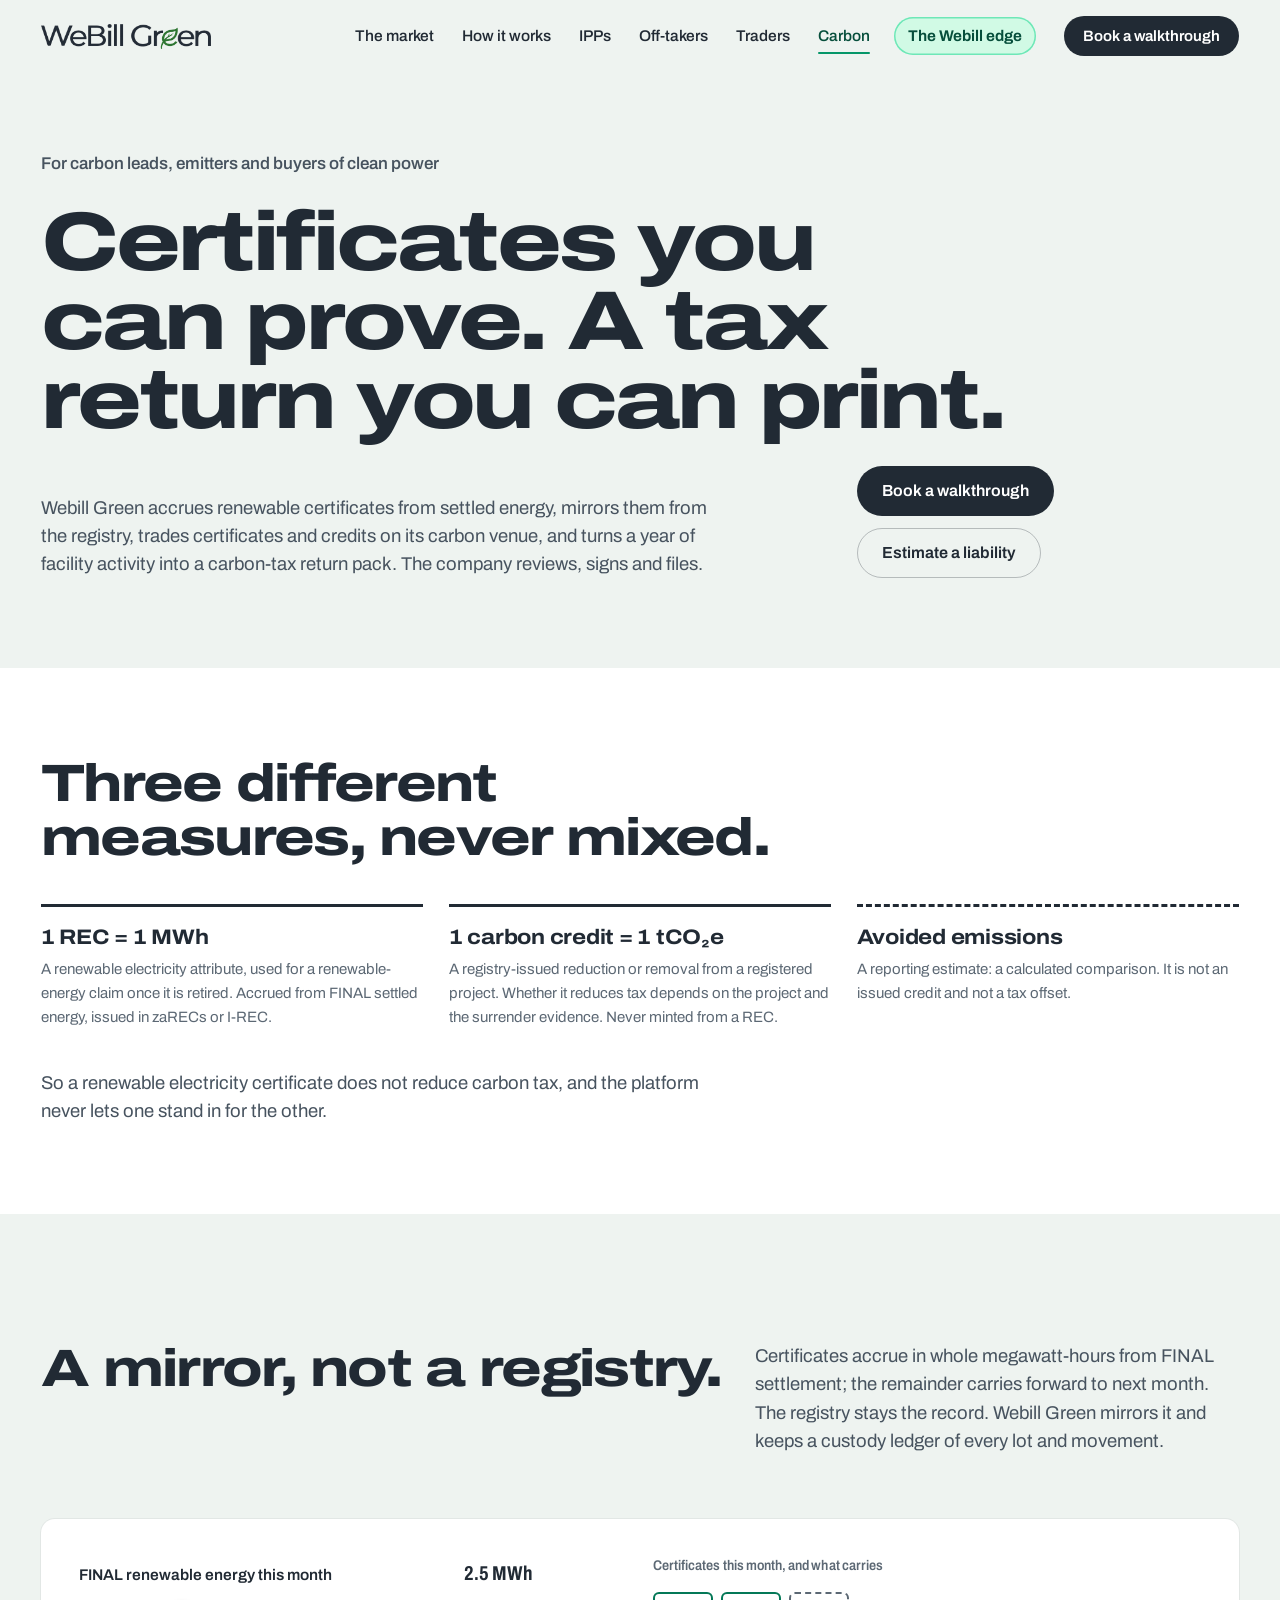
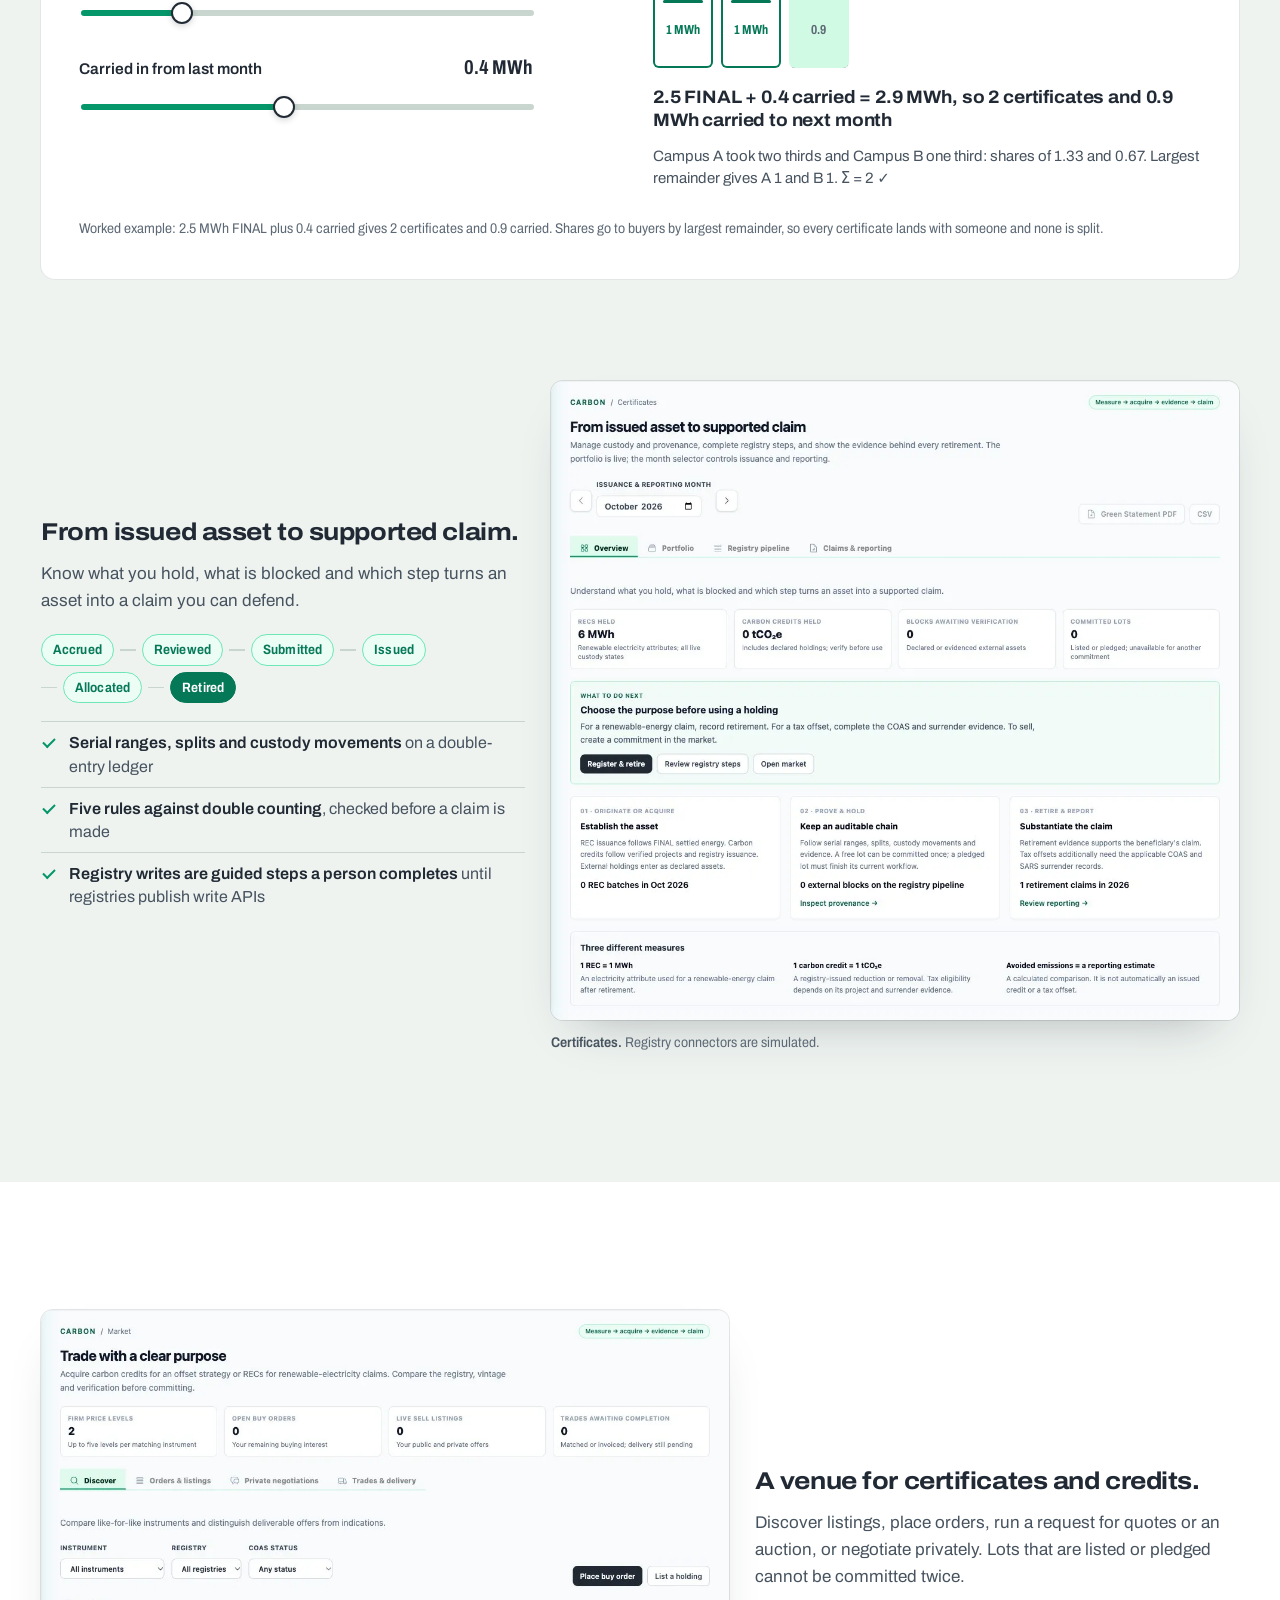
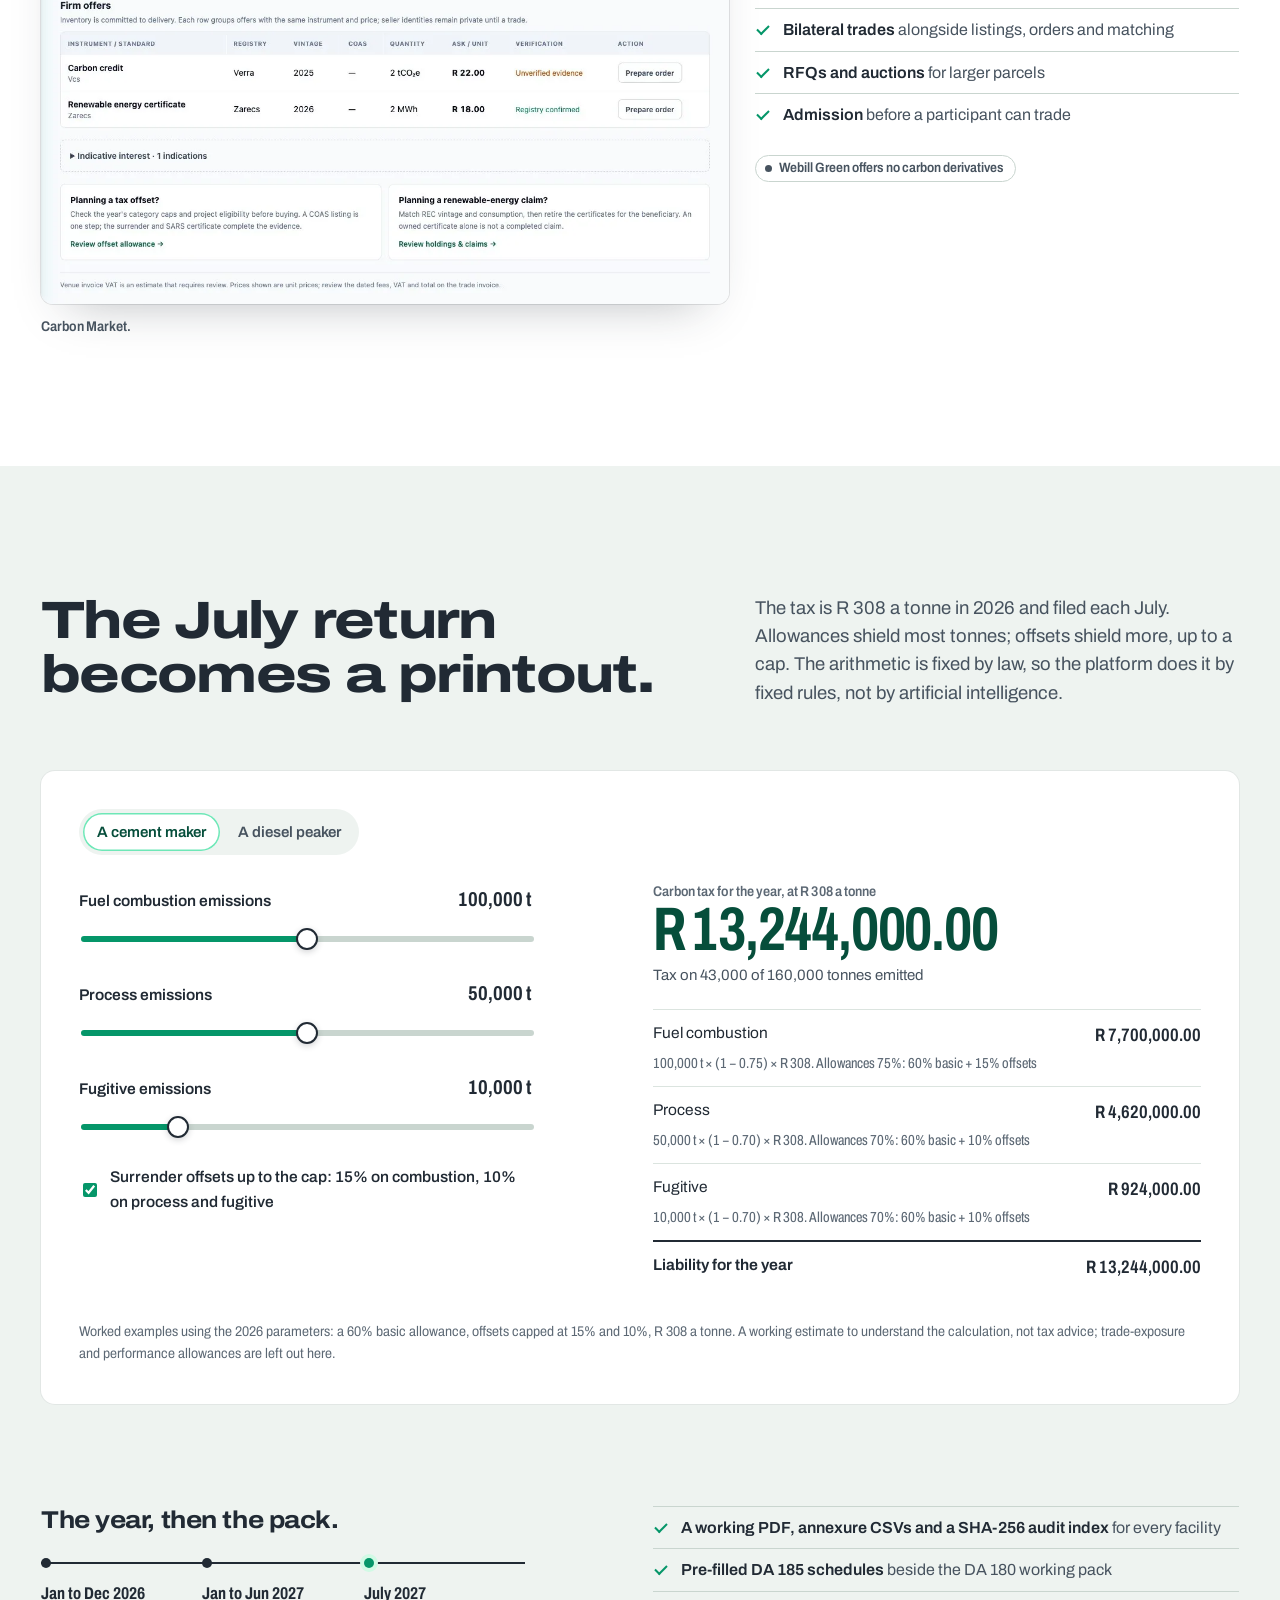
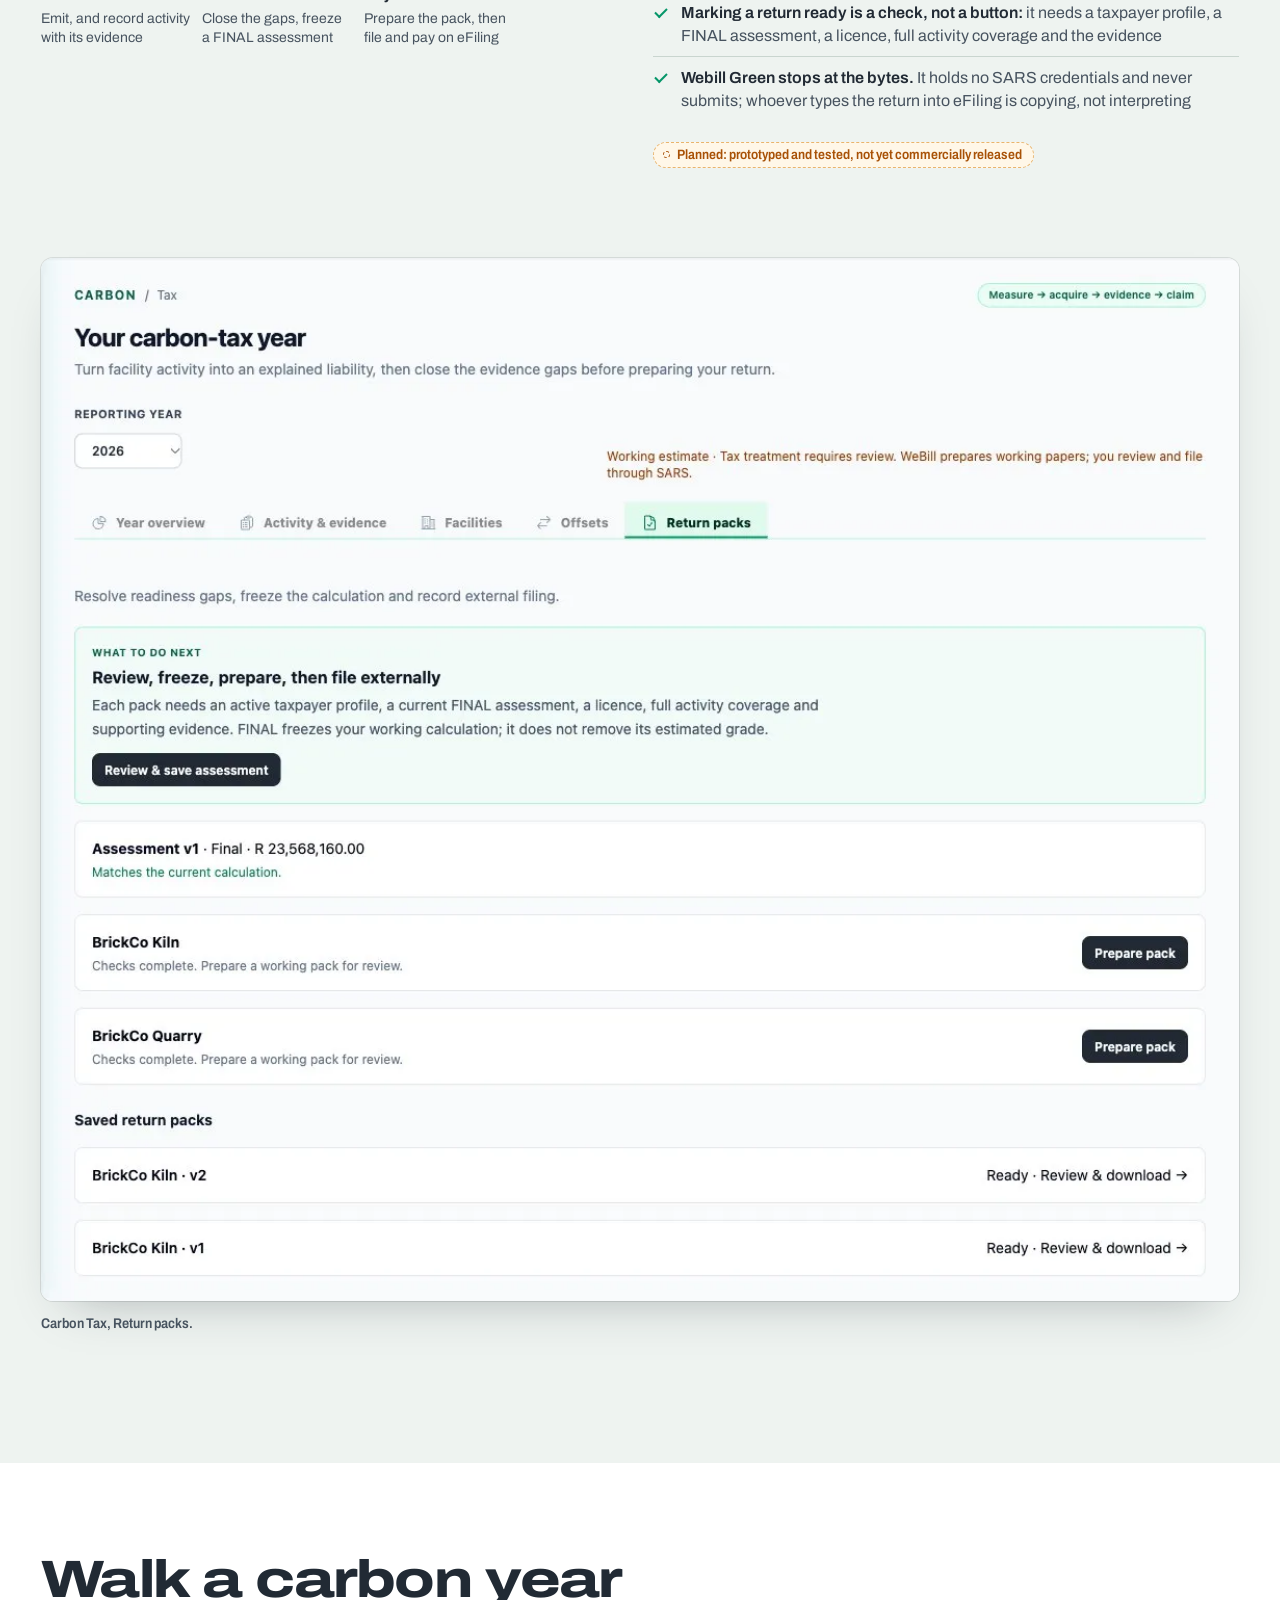
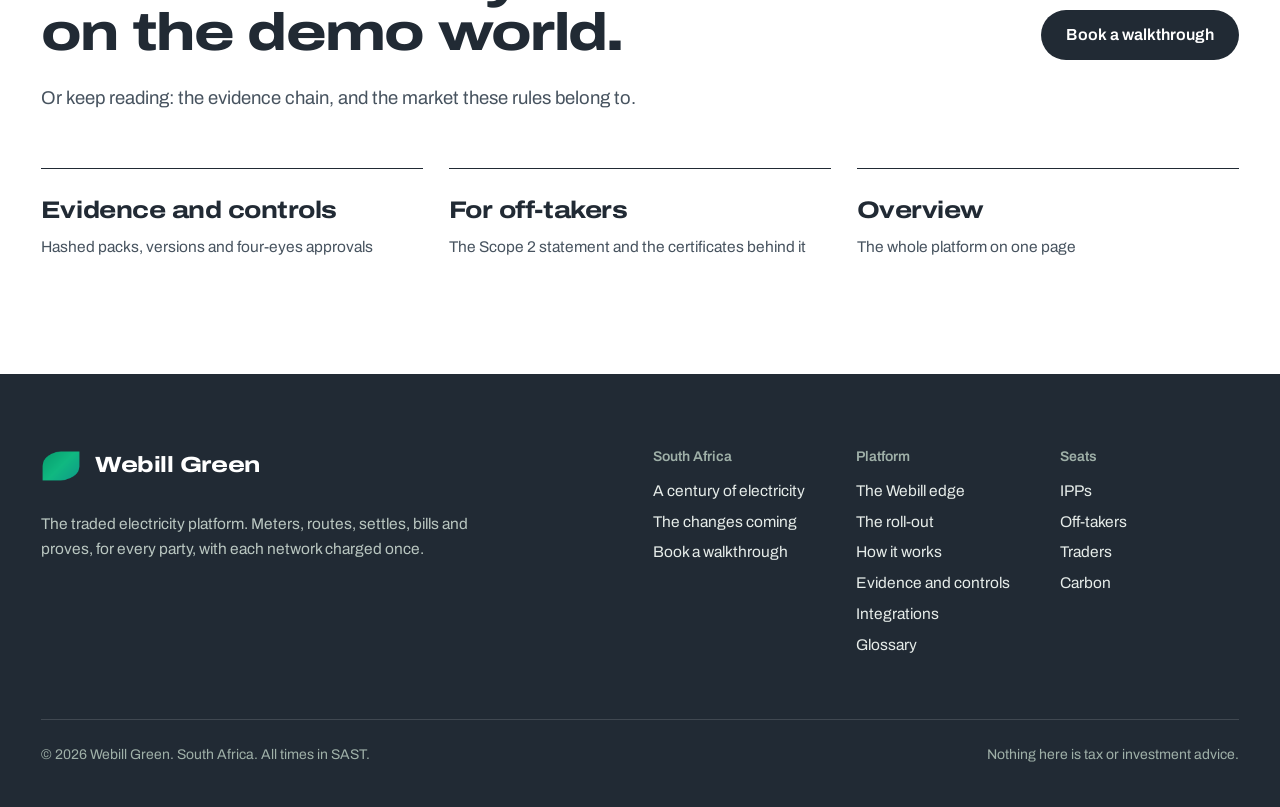
==== carbon.html @ 42616cff "Add the Webill Green public website Eight static pages: home, the Webill edge with the roll-out, the" ====
<!doctype html>
<html lang="en-ZA">
<head>
  <meta charset="utf-8">
  <meta name="viewport" content="width=device-width, initial-scale=1">
  <title>Carbon · Webill Green</title>
  <meta name="description" content="Webill Green for carbon: renewable certificates accrued from settled energy, a carbon market venue, and a carbon-tax return pack that rebuilds from its evidence.">
  <meta name="theme-color" content="#059669">
  <link rel="icon" href="assets/webill-green-mark.png" type="image/png">
  <link rel="preconnect" href="https://fonts.googleapis.com">
  <link rel="preconnect" href="https://fonts.gstatic.com" crossorigin>
  <link href="https://fonts.googleapis.com/css2?family=Archivo:wdth,wght@62..125,100..900&display=swap" rel="stylesheet">
  <link rel="stylesheet" href="assets/site.css">
  <script>document.documentElement.classList.add("js")</script>
</head>
<body>
  <a class="skip-link" href="#main">Skip to content</a>

  <header class="site-header" data-header>
    <div class="wrap site-header__inner">
      <a class="brand" href="index.html" aria-label="Webill Green home">
        <img src="assets/webill-green-logo.png" alt="Webill Green" width="1100" height="162">
      </a>
      <nav class="site-nav" id="site-nav" aria-label="Main">
        <a href="market.html">The market</a>
        <a href="how-it-works.html">How it works</a>
        <a href="ipps.html">IPPs</a>
        <a href="off-takers.html">Off-takers</a>
        <a href="traders.html">Traders</a>
        <a href="carbon.html">Carbon</a>
        <a class="site-nav__edge" href="edge.html">The Webill edge</a>
      </nav>
      <div class="site-header__actions">
        <a class="btn btn--ink btn--small" href="index.html#walkthrough">Book a walkthrough</a>
        <button class="menu-toggle" type="button" aria-expanded="false" aria-controls="site-nav" data-menu-toggle>
          <span class="menu-toggle__bars" aria-hidden="true"><span></span><span></span><span></span></span>
          Menu
        </button>
      </div>
    </div>
  </header>

  <main id="main">
    <section class="page-hero" aria-labelledby="page-title">
      <div class="wrap page-hero__grid">
        <p class="page-hero__who">For carbon leads, emitters and buyers of clean power</p>
        <h1 class="h-display page-hero__title" id="page-title">Certificates you can prove. A tax return you can print.</h1>
        <p class="lede page-hero__lede">Webill Green accrues renewable certificates from settled energy, mirrors them from the registry, trades certificates and credits on its carbon venue, and turns a year of facility activity into a carbon-tax return pack. The company reviews, signs and files.</p>
        <div class="btn-row page-hero__aside">
          <a class="btn btn--ink" href="index.html#walkthrough">Book a walkthrough</a>
          <a class="btn btn--ghost" href="#tax">Estimate a liability</a>
        </div>
      </div>
    </section>

    <section class="section section--paper section--tight" aria-labelledby="measures-title">
      <div class="wrap">
        <div class="section-head" style="margin-bottom:40px">
          <h2 class="h-section" id="measures-title">Three different measures, never mixed.</h2>
        </div>
        <div class="status-board status-board--3">
          <div class="status-col">
            <h3 style="margin-top:0">1 REC = 1 MWh</h3>
            <p>A renewable electricity attribute, used for a renewable-energy claim once it is retired. Accrued from FINAL settled energy, issued in zaRECs or I-REC.</p>
          </div>
          <div class="status-col">
            <h3 style="margin-top:0">1 carbon credit = 1 tCO₂e</h3>
            <p>A registry-issued reduction or removal from a registered project. Whether it reduces tax depends on the project and the surrender evidence. Never minted from a REC.</p>
          </div>
          <div class="status-col status-col--dashed">
            <h3 style="margin-top:0">Avoided emissions</h3>
            <p>A reporting estimate: a calculated comparison. It is not an issued credit and not a tax offset.</p>
          </div>
        </div>
        <p class="lede" style="margin-top:40px">So a renewable electricity certificate does not reduce carbon tax, and the platform never lets one stand in for the other.</p>
      </div>
    </section>

    <section class="section" aria-labelledby="certs-title">
      <div class="wrap">
        <div class="section-head section-head--split">
          <h2 class="h-section" id="certs-title">A mirror, not a registry.</h2>
          <p class="lede">Certificates accrue in whole megawatt-hours from FINAL settlement; the remainder carries forward to next month. The registry stays the record. Webill Green mirrors it and keeps a custody ledger of every lot and movement.</p>
        </div>

        <div class="instrument" data-certs>
          <div class="instrument__controls">
            <div class="slider">
              <div class="slider__top"><label for="c-mwh">FINAL renewable energy this month</label><output class="slider__value" data-out="mwh" for="c-mwh">2.5 MWh</output></div>
              <input id="c-mwh" name="mwh" type="range" min="0" max="12" step="0.1" value="2.5">
            </div>
            <div class="slider">
              <div class="slider__top"><label for="c-carry">Carried in from last month</label><output class="slider__value" data-out="carry" for="c-carry">0.4 MWh</output></div>
              <input id="c-carry" name="carry" type="range" min="0" max="0.9" step="0.1" value="0.4">
            </div>
          </div>
          <div class="instrument__result" aria-live="polite">
            <p class="label">Certificates this month, and what carries</p>
            <div class="certs" data-certs-tiles></div>
            <p class="h-minor" style="margin-top:18px" data-certs-sum></p>
            <p class="small" style="margin-top:12px;color:var(--ink-2)" data-certs-split></p>
          </div>
          <p class="instrument__note">Worked example: 2.5 MWh FINAL plus 0.4 carried gives 2 certificates and 0.9 carried. Shares go to buyers by largest remainder, so every certificate lands with someone and none is split.</p>
        </div>

        <div class="feature-row" style="margin-top:clamp(64px,8vw,112px)">
          <div class="feature-row__copy">
            <h2 class="h-sub">From issued asset to supported claim.</h2>
            <div class="prose"><p>Know what you hold, what is blocked and which step turns an asset into a claim you can defend.</p></div>
            <ol class="rail" style="margin-top:20px">
              <li><span class="rail__pill rail__pill--done">Accrued</span></li>
              <li><span class="rail__pill rail__pill--done">Reviewed</span></li>
              <li><span class="rail__pill rail__pill--done">Submitted</span></li>
              <li><span class="rail__pill rail__pill--done">Issued</span></li>
              <li><span class="rail__pill rail__pill--done">Allocated</span></li>
              <li><span class="rail__pill rail__pill--now">Retired</span></li>
            </ol>
            <ul class="checklist">
              <li><strong>Serial ranges, splits and custody movements</strong> on a double-entry ledger</li>
              <li><strong>Five rules against double counting</strong>, checked before a claim is made</li>
              <li><strong>Registry writes are guided steps a person completes</strong> until registries publish write APIs</li>
            </ul>
          </div>
          <figure class="plate feature-row__media">
            <div class="plate__frame"><img src="assets/shots/cert-overview.webp" alt="The Certificates overview: RECs and carbon credits held, what to do next, and the three different measures explained." width="1152" height="1069" loading="lazy"></div>
            <figcaption><strong>Certificates.</strong> Registry connectors are simulated.</figcaption>
          </figure>
        </div>
      </div>
    </section>

    <section class="section section--paper" aria-labelledby="venue-title">
      <div class="wrap feature-rows">
        <div class="feature-row feature-row--flip">
          <div class="feature-row__copy">
            <h2 class="h-sub" id="venue-title">A venue for certificates and credits.</h2>
            <div class="prose"><p>Discover listings, place orders, run a request for quotes or an auction, or negotiate privately. Lots that are listed or pledged cannot be committed twice.</p></div>
            <ul class="checklist">
              <li><strong>Bilateral trades</strong> alongside listings, orders and matching</li>
              <li><strong>RFQs and auctions</strong> for larger parcels</li>
              <li><strong>Admission</strong> before a participant can trade</li>
            </ul>
            <p style="margin-top:18px"><span class="chip">Webill Green offers no carbon derivatives</span></p>
          </div>
          <figure class="plate feature-row__media">
            <div class="plate__frame"><img src="assets/shots/carbon-market.webp" alt="The carbon market: firm offers of carbon credits and renewable certificates with registry, vintage and verification status, beside guidance for tax offsets and renewable-energy claims." width="1152" height="994" loading="lazy"></div>
            <figcaption><strong>Carbon Market.</strong></figcaption>
          </figure>
        </div>
      </div>
    </section>

    <section class="section" id="tax" aria-labelledby="tax-title">
      <div class="wrap">
        <div class="section-head section-head--split">
          <h2 class="h-section" id="tax-title">The July return becomes a printout.</h2>
          <p class="lede">The tax is R 308 a tonne in 2026 and filed each July. Allowances shield most tonnes; offsets shield more, up to a cap. The arithmetic is fixed by law, so the platform does it by fixed rules, not by artificial intelligence.</p>
        </div>

        <div class="instrument" data-ctax>
          <div class="instrument__head">
            <div class="segmented" role="group" aria-label="Worked examples">
              <button type="button" data-preset="cement" aria-pressed="true">A cement maker</button>
              <button type="button" data-preset="peaker" aria-pressed="false">A diesel peaker</button>
            </div>
          </div>
          <div class="instrument__controls">
            <div class="slider">
              <div class="slider__top"><label for="x-comb">Fuel combustion emissions</label><output class="slider__value" data-out="combustion" for="x-comb">100,000 t</output></div>
              <input id="x-comb" name="combustion" type="range" min="0" max="200000" step="0.01" value="100000">
            </div>
            <div class="slider">
              <div class="slider__top"><label for="x-proc">Process emissions</label><output class="slider__value" data-out="process" for="x-proc">50,000 t</output></div>
              <input id="x-proc" name="process" type="range" min="0" max="100000" step="100" value="50000">
            </div>
            <div class="slider">
              <div class="slider__top"><label for="x-fug">Fugitive emissions</label><output class="slider__value" data-out="fugitive" for="x-fug">10,000 t</output></div>
              <input id="x-fug" name="fugitive" type="range" min="0" max="50000" step="100" value="10000">
            </div>
            <label class="check"><input type="checkbox" name="offsets" checked> Surrender offsets up to the cap: 15% on combustion, 10% on process and fugitive</label>
          </div>
          <div class="instrument__result" aria-live="polite">
            <p class="label">Carbon tax for the year, at R 308 a tonne</p>
            <div class="result-big"><span class="figure-xl" data-ctax-total>R 13,244,000.00</span></div>
            <p class="small" style="margin-top:6px;color:var(--ink-2)" data-ctax-taxable></p>
            <ul class="build-up" data-ctax-lines></ul>
          </div>
          <p class="instrument__note">Worked examples using the 2026 parameters: a 60% basic allowance, offsets capped at 15% and 10%, R 308 a tonne. A working estimate to understand the calculation, not tax advice; trade-exposure and performance allowances are left out here.</p>
        </div>

        <div class="split" style="margin-top:clamp(64px,8vw,112px)">
          <div class="split__a stack-l">
            <h2 class="h-sub">The year, then the pack.</h2>
            <ol class="mclock mclock--3" style="margin-top:28px">
              <li><time>Jan to Dec 2026</time><span>Emit, and record activity with its evidence</span></li>
              <li><time>Jan to Jun 2027</time><span>Close the gaps, freeze a FINAL assessment</span></li>
              <li class="is-gate"><time>July 2027</time><span>Prepare the pack, then file and pay on eFiling</span></li>
            </ol>
          </div>
          <div class="split__b">
            <ul class="checklist" style="margin-top:0">
              <li><strong>A working PDF, annexure CSVs and a SHA-256 audit index</strong> for every facility</li>
              <li><strong>Pre-filled DA 185 schedules</strong> beside the DA 180 working pack</li>
              <li><strong>Marking a return ready is a check, not a button:</strong> it needs a taxpayer profile, a FINAL assessment, a licence, full activity coverage and the evidence</li>
              <li><strong>Webill Green stops at the bytes.</strong> It holds no SARS credentials and never submits; whoever types the return into eFiling is copying, not interpreting</li>
            </ul>
            <p style="margin-top:18px"><span class="chip chip--planned">Planned: prototyped and tested, not yet commercially released</span></p>
          </div>
        </div>

        <figure class="plate" style="margin-top:clamp(56px,7vw,96px)">
          <div class="plate__frame"><img src="assets/shots/ctax-returns.webp" alt="Return packs for a carbon-tax year: a FINAL assessment, facilities ready to prepare, and saved packs ready to review and download." width="1152" height="1003" loading="lazy"></div>
          <figcaption><strong>Carbon Tax, Return packs.</strong></figcaption>
        </figure>
      </div>
    </section>

    <section class="section section--paper section--tight" aria-labelledby="next-title">
      <div class="wrap">
        <div class="cta-band">
          <h2 class="h-section" id="next-title">Walk a carbon year on the demo world.</h2>
          <div class="btn-row"><a class="btn btn--ink" href="index.html#walkthrough">Book a walkthrough</a></div>
          <p class="lede">Or keep reading: the evidence chain, and the market these rules belong to.</p>
        </div>
        <ul class="page-next" style="margin-top:56px">
          <li><a href="how-it-works.html#evidence"><strong>Evidence and controls</strong><span>Hashed packs, versions and four-eyes approvals</span></a></li>
          <li><a href="off-takers.html"><strong>For off-takers</strong><span>The Scope 2 statement and the certificates behind it</span></a></li>
          <li><a href="index.html"><strong>Overview</strong><span>The whole platform on one page</span></a></li>
        </ul>
      </div>
    </section>
  </main>

  <footer class="site-footer">
    <div class="wrap">
      <div class="site-footer__top">
        <div class="site-footer__brand">
          <a class="site-footer__mark" href="index.html"><img src="assets/webill-green-mark.png" alt="" width="40" height="40"><span class="site-footer__name">Webill Green</span></a>
          <p class="site-footer__tagline">The traded electricity platform. Meters, routes, settles, bills and proves, for every party, with each network charged once.</p>
        </div>
        <div class="site-footer__cols">
          <div>
            <h2>South Africa</h2>
            <ul>
              <li><a href="market.html#history">A century of electricity</a></li>
              <li><a href="market.html#coming">The changes coming</a></li>
              <li><a href="index.html#walkthrough">Book a walkthrough</a></li>
            </ul>
          </div>
          <div>
            <h2>Platform</h2>
            <ul>
              <li><a href="edge.html">The Webill edge</a></li>
              <li><a href="edge.html#rollout">The roll-out</a></li>
              <li><a href="how-it-works.html">How it works</a></li>
              <li><a href="how-it-works.html#evidence">Evidence and controls</a></li>
              <li><a href="how-it-works.html#integrations">Integrations</a></li>
              <li><a href="how-it-works.html#glossary">Glossary</a></li>
            </ul>
          </div>
          <div>
            <h2>Seats</h2>
            <ul>
              <li><a href="ipps.html">IPPs</a></li>
              <li><a href="off-takers.html">Off-takers</a></li>
              <li><a href="traders.html">Traders</a></li>
              <li><a href="carbon.html">Carbon</a></li>
            </ul>
          </div>
        </div>
      </div>
      <div class="site-footer__base">
        <p>© <span data-year>2026</span> Webill Green. South Africa. All times in SAST.</p>
        <p>Nothing here is tax or investment advice.</p>
      </div>
    </div>
  </footer>

  <script src="assets/site.js" defer></script>
  <script src="assets/instruments.js" defer></script>
</body>
</html>
---- assets/site.css ----
/* Webill Green public site.
   Grammar: solid is metered, dashed is not yet. Emerald signals state; ink carries everything else.
   Width carries hierarchy: wide for claims, regular for prose, condensed for figures. */

:root {
  --ground: #eef3f0;
  --ground-2: #e4ece8;
  --paper: #ffffff;
  --ink: #212a34;
  --ink-2: #47535f;
  --ink-3: #5c6874;
  --rule: #c9d5cf;
  --rule-soft: #dbe4df;
  --readout: #047857;
  --signal: #059669;
  --live: #10b981;
  --teal: #0d9488;
  --deep: #064e3b;
  --mint: #d1fae5;
  --line: #a7f3d0;
  --line-strong: #6ee7b7;
  --wash: #ecfdf5;
  --mark: #009857;
  --amber: #a85106;
  --amber-wash: #fff7e8;
  --tou-off: #cfe8dc;
  --tou-std: #6fcca8;
  --tou-peak: #0b5e48;
  --gradient: linear-gradient(135deg, #059669 0%, #10b981 55%, #0d9488 100%);
  --hatch: repeating-linear-gradient(135deg, rgb(33 42 52 / 0.32) 0 1.5px, transparent 1.5px 6px);

  --font: "Archivo", ui-sans-serif, system-ui, -apple-system, "Segoe UI", sans-serif;
  --container: 1320px;
  --gutter: clamp(20px, 3.2vw, 44px);
  --col-gap: clamp(16px, 2vw, 32px);
  --radius-doc: 6px;
  --radius-plate: 14px;
  --radius-pill: 999px;
  --ease: cubic-bezier(0.2, 0.7, 0.2, 1);
  --header-h: 72px;
}

*,
*::before,
*::after {
  box-sizing: border-box;
}

html {
  -webkit-text-size-adjust: 100%;
  scroll-behavior: smooth;
  scroll-padding-top: calc(var(--header-h) + 16px);
}

body {
  margin: 0;
  background: var(--ground);
  color: var(--ink);
  font-family: var(--font);
  font-size: 17px;
  line-height: 1.6;
  font-weight: 400;
  font-stretch: 100%;
  font-kerning: normal;
  -webkit-font-smoothing: antialiased;
  -moz-osx-font-smoothing: grayscale;
  text-rendering: optimizeLegibility;
}

img,
svg {
  display: block;
  max-width: 100%;
}

a {
  color: var(--readout);
  text-decoration-thickness: 1px;
  text-underline-offset: 0.18em;
}

a:hover {
  color: var(--deep);
}

p {
  margin: 0;
}

h1,
h2,
h3,
h4 {
  margin: 0;
  font-weight: 700;
}

ul,
ol {
  margin: 0;
  padding: 0;
}

button,
input,
select,
textarea {
  font: inherit;
  color: inherit;
}

:focus-visible {
  outline: 2.5px solid var(--signal);
  outline-offset: 3px;
  border-radius: 4px;
}

::selection {
  background: var(--mint);
  color: var(--deep);
}

.visually-hidden {
  position: absolute !important;
  width: 1px;
  height: 1px;
  overflow: hidden;
  clip: rect(0 0 0 0);
  clip-path: inset(50%);
  white-space: nowrap;
}

.skip-link {
  position: absolute;
  left: 16px;
  top: -60px;
  z-index: 100;
  padding: 10px 16px;
  background: var(--ink);
  color: #fff;
  border-radius: var(--radius-pill);
  text-decoration: none;
  font-weight: 600;
}

.skip-link:focus {
  top: 12px;
  color: #fff;
}

.skip-link:hover {
  color: #fff;
}

/* ---------- Layout ---------- */

.wrap {
  width: 100%;
  max-width: var(--container);
  margin-inline: auto;
  padding-left: max(var(--gutter), env(safe-area-inset-left, 0px));
  padding-right: max(var(--gutter), env(safe-area-inset-right, 0px));
}

.grid {
  display: grid;
  grid-template-columns: repeat(12, minmax(0, 1fr));
  column-gap: var(--col-gap);
}

.section {
  padding-block: clamp(84px, 10vw, 156px);
}

.section--paper {
  background: var(--paper);
}

.section--tight {
  padding-block: clamp(64px, 7vw, 104px);
}

.section-head {
  display: grid;
  grid-template-columns: repeat(12, minmax(0, 1fr));
  column-gap: var(--col-gap);
  row-gap: 22px;
  margin-bottom: clamp(44px, 5vw, 72px);
}

.section-head > .h-section {
  grid-column: 1 / span 9;
}

.section-head > .lede {
  grid-column: 1 / span 7;
}

.section-head--split > .lede {
  grid-column: 8 / span 5;
  grid-row: 1;
  align-self: end;
}

.section-head--split > .h-section {
  grid-column: 1 / span 7;
}

/* ---------- Type ---------- */

.h-display {
  font-stretch: 125%;
  font-weight: 800;
  font-size: clamp(44px, 6.5vw, 98px);
  line-height: 0.95;
  letter-spacing: -0.038em;
  text-wrap: balance;
}

.h-section {
  font-stretch: 125%;
  font-weight: 780;
  font-size: clamp(32px, 4.1vw, 58px);
  line-height: 1.02;
  letter-spacing: -0.032em;
  text-wrap: balance;
}

.h-sub {
  font-stretch: 112%;
  font-weight: 720;
  font-size: clamp(21px, 1.9vw, 27px);
  line-height: 1.16;
  letter-spacing: -0.018em;
  text-wrap: balance;
}

.h-minor {
  font-stretch: 106%;
  font-weight: 700;
  font-size: 18px;
  line-height: 1.3;
  letter-spacing: -0.008em;
}

.lede {
  font-size: clamp(18.5px, 1.42vw, 21.5px);
  line-height: 1.52;
  color: var(--ink-2);
  max-width: 36em;
  text-wrap: pretty;
}

.prose {
  max-width: 38em;
  color: var(--ink-2);
  text-wrap: pretty;
}

.prose > * + * {
  margin-top: 1em;
}

.prose strong {
  color: var(--ink);
  font-weight: 650;
}

.small {
  font-size: 15px;
  line-height: 1.5;
}

.label {
  font-stretch: 87.5%;
  font-weight: 600;
  font-size: 14px;
  line-height: 1.35;
  color: var(--ink-3);
  letter-spacing: 0.004em;
}

.num {
  font-variant-numeric: tabular-nums lining-nums;
}

.figure-xl {
  font-stretch: 70%;
  font-weight: 700;
  font-variant-numeric: tabular-nums lining-nums;
  font-size: clamp(42px, 4.8vw, 70px);
  line-height: 0.92;
  letter-spacing: -0.02em;
}

.source {
  font-stretch: 87.5%;
  font-size: 13.5px;
  line-height: 1.45;
  color: var(--ink-3);
  max-width: 60em;
}

.source a {
  color: var(--ink-2);
}

/* ---------- Buttons ---------- */

.btn {
  display: inline-flex;
  align-items: center;
  justify-content: center;
  gap: 10px;
  min-height: 50px;
  padding: 12px 24px;
  border-radius: var(--radius-pill);
  border: 1.5px solid transparent;
  font-weight: 620;
  font-size: 16px;
  line-height: 1.1;
  letter-spacing: 0.002em;
  text-decoration: none;
  cursor: pointer;
  transition: background-color 160ms var(--ease), border-color 160ms var(--ease), color 160ms var(--ease),
    box-shadow 200ms var(--ease), transform 120ms var(--ease);
  white-space: nowrap;
}

.btn:active {
  transform: scale(0.97);
}

.btn--ink {
  background: var(--ink);
  color: #fff;
}

.btn--ink:hover {
  color: #fff;
  background: var(--gradient);
  box-shadow: 0 10px 22px -10px rgb(5 150 105 / 0.65);
}

.btn--ghost {
  background: transparent;
  color: var(--ink);
  border-color: rgb(33 42 52 / 0.28);
}

.btn--ghost:hover {
  color: var(--deep);
  border-color: var(--signal);
  background: var(--wash);
}

.btn--small {
  min-height: 40px;
  padding: 8px 18px;
  font-size: 15px;
}

.btn-row {
  display: flex;
  flex-wrap: wrap;
  gap: 12px;
}

.text-link {
  font-weight: 620;
  color: var(--readout);
  text-decoration: underline;
  text-decoration-color: rgb(4 120 87 / 0.35);
  text-decoration-thickness: 1.5px;
  text-underline-offset: 0.22em;
  transition: text-decoration-color 160ms var(--ease);
}

.text-link:hover {
  text-decoration-color: currentColor;
}

/* ---------- Status chips (honest framing) ---------- */

.chip {
  display: inline-flex;
  align-items: center;
  gap: 7px;
  padding: 3px 11px 3px 9px;
  border-radius: var(--radius-pill);
  border: 1.5px solid var(--rule);
  font-stretch: 87.5%;
  font-size: 13.5px;
  font-weight: 620;
  line-height: 1.35;
  color: var(--ink-2);
  background: var(--paper);
  white-space: nowrap;
}

.chip::before {
  content: "";
  width: 7px;
  height: 7px;
  border-radius: 50%;
  background: currentColor;
  flex: none;
}

.chip--built {
  border-color: var(--line-strong);
  background: var(--wash);
  color: var(--readout);
}

.chip--live::before {
  background: var(--live);
  box-shadow: 0 0 0 0 rgb(16 185 129 / 0.55);
  animation: pulse 2s ease-out infinite;
}

.chip--simulated,
.chip--waiting,
.chip--planned {
  border-style: dashed;
}

.chip--simulated {
  color: var(--ink-2);
  border-color: rgb(33 42 52 / 0.38);
}

.chip--simulated::before {
  background: transparent;
  border: 1.5px solid currentColor;
}

.chip--waiting,
.chip--planned {
  color: var(--amber);
  border-color: #e9b46d;
  background: var(--amber-wash);
}

.chip--waiting::before,
.chip--planned::before {
  background: transparent;
  border: 1.5px dashed currentColor;
}

.chip--person {
  color: var(--deep);
  border-color: var(--signal);
}

@keyframes pulse {
  0% {
    box-shadow: 0 0 0 0 rgb(16 185 129 / 0.5);
  }
  70% {
    box-shadow: 0 0 0 8px rgb(16 185 129 / 0);
  }
  100% {
    box-shadow: 0 0 0 0 rgb(16 185 129 / 0);
  }
}

/* ---------- Header ---------- */

.site-header {
  position: sticky;
  top: env(safe-area-inset-top, 0px);
  z-index: 50;
  background: var(--ground);
  border-bottom: 1px solid transparent;
  transition: border-color 200ms var(--ease), background-color 200ms var(--ease);
}

.site-header.is-scrolled {
  border-bottom-color: var(--rule);
}

.site-header__inner {
  display: flex;
  align-items: center;
  gap: 28px;
  height: var(--header-h);
}

.brand {
  display: inline-flex;
  align-items: center;
  flex: none;
  padding: 6px 0;
}

.brand img {
  height: 25px;
  width: auto;
}

.site-nav {
  display: flex;
  align-items: center;
  gap: 4px;
  margin-left: auto;
}

.site-nav a {
  position: relative;
  padding: 8px 12px;
  border-radius: 8px;
  color: var(--ink);
  font-weight: 540;
  font-size: 15.5px;
  text-decoration: none;
  transition: color 150ms var(--ease), background-color 150ms var(--ease);
}

.site-nav a:hover {
  background: rgb(5 150 105 / 0.08);
  color: var(--deep);
}

.site-nav a[aria-current="page"] {
  color: var(--deep);
}

.site-nav a[aria-current="page"]::after {
  content: "";
  position: absolute;
  left: 12px;
  right: 12px;
  bottom: 2px;
  height: 2px;
  border-radius: 2px;
  background: var(--signal);
}

.site-header__actions {
  display: flex;
  align-items: center;
  gap: 8px;
  flex: none;
}

.menu-toggle {
  display: none;
  align-items: center;
  gap: 8px;
  min-height: 42px;
  padding: 8px 14px;
  border-radius: var(--radius-pill);
  border: 1.5px solid rgb(33 42 52 / 0.28);
  background: transparent;
  font-weight: 600;
  cursor: pointer;
}

.menu-toggle__bars {
  display: grid;
  gap: 4px;
  width: 16px;
}

.menu-toggle__bars span {
  display: block;
  height: 1.75px;
  background: var(--ink);
  border-radius: 2px;
  transition: transform 200ms var(--ease), opacity 200ms var(--ease);
}

.menu-toggle[aria-expanded="true"] .menu-toggle__bars span:nth-child(1) {
  transform: translateY(5.75px) rotate(45deg);
}

.menu-toggle[aria-expanded="true"] .menu-toggle__bars span:nth-child(2) {
  opacity: 0;
}

.menu-toggle[aria-expanded="true"] .menu-toggle__bars span:nth-child(3) {
  transform: translateY(-5.75px) rotate(-45deg);
}

/* ---------- Footer ---------- */

.site-footer {
  background: var(--ink);
  color: #e6ece9;
  padding-block: 72px 40px;
}

.site-footer a {
  color: #e6ece9;
  text-decoration: none;
}

.site-footer a:hover {
  color: #fff;
  text-decoration: underline;
  text-underline-offset: 0.2em;
}

.site-footer__top {
  display: grid;
  grid-template-columns: repeat(12, minmax(0, 1fr));
  column-gap: var(--col-gap);
  row-gap: 40px;
}

.site-footer__brand {
  grid-column: 1 / span 5;
}

.site-footer__mark {
  display: inline-flex;
  align-items: center;
  gap: 14px;
}

.site-footer__mark img {
  width: 40px;
  height: 40px;
}

.site-footer__name {
  font-stretch: 125%;
  font-weight: 760;
  font-size: 22px;
  letter-spacing: -0.02em;
  color: #fff;
}

.site-footer__tagline {
  margin-top: 18px;
  font-size: 15.5px;
  color: #b9c6c0;
  max-width: 28em;
}

.site-footer__cols {
  grid-column: 7 / span 6;
  display: grid;
  grid-template-columns: repeat(3, minmax(0, 1fr));
  gap: 24px;
}

.site-footer__cols h2 {
  font-size: 14px;
  font-stretch: 100%;
  font-weight: 600;
  color: #9fb0a8;
  margin-bottom: 12px;
}

.site-footer__cols li {
  list-style: none;
  font-size: 15.5px;
  line-height: 1.4;
}

.site-footer__cols li + li {
  margin-top: 9px;
}

.site-footer__base {
  display: flex;
  flex-wrap: wrap;
  justify-content: space-between;
  gap: 16px;
  margin-top: 64px;
  padding-top: 24px;
  border-top: 1px solid rgb(255 255 255 / 0.14);
  font-size: 14px;
  color: #9fb0a8;
}

/* ---------- Hero ---------- */

.hero {
  padding-top: clamp(28px, 4.4vw, 56px);
  padding-bottom: clamp(56px, 6vw, 88px);
}

.hero__top {
  display: grid;
  grid-template-columns: repeat(12, minmax(0, 1fr));
  column-gap: var(--col-gap);
  row-gap: 28px;
  align-items: end;
}

.hero__title {
  grid-column: 1 / span 9;
}

.hero__clock {
  grid-column: 10 / span 3;
  align-self: start;
  padding-top: 6px;
}

.hero__lede {
  grid-column: 1 / span 6;
}

.hero__ctas {
  grid-column: 8 / span 5;
  justify-self: end;
}

.clock__city {
  font-stretch: 100%;
  font-weight: 560;
  font-size: 15px;
  color: var(--ink-2);
}

.clock__time {
  display: flex;
  align-items: baseline;
  gap: 10px;
  margin-top: 2px;
  font-stretch: 70%;
  font-weight: 700;
  font-size: clamp(46px, 4.4vw, 64px);
  line-height: 1;
  letter-spacing: -0.015em;
  font-variant-numeric: tabular-nums lining-nums;
}

.clock__zone {
  font-size: 17px;
  font-stretch: 87.5%;
  font-weight: 650;
  letter-spacing: 0.01em;
  color: var(--ink-3);
}

.clock__lines {
  margin-top: 14px;
  display: grid;
  gap: 8px;
}

.clock__line {
  font-size: 15px;
  line-height: 1.4;
  color: var(--ink-2);
}

.clock__line strong {
  color: var(--ink);
  font-weight: 650;
  font-variant-numeric: tabular-nums;
}

.clock__line--now {
  display: flex;
  gap: 9px;
  align-items: baseline;
}

.clock__line--now::before {
  content: "";
  flex: none;
  width: 8px;
  height: 8px;
  border-radius: 50%;
  background: var(--live);
  transform: translateY(-1px);
  animation: pulse 2s ease-out infinite;
}

.clock__honest {
  margin-top: 4px;
  font-stretch: 87.5%;
  font-size: 13.5px;
  color: var(--ink-3);
}

/* ---------- The trading day instrument ---------- */

.day {
  margin-top: clamp(40px, 4.6vw, 64px);
}

.day__meta {
  display: flex;
  flex-wrap: wrap;
  align-items: baseline;
  justify-content: space-between;
  gap: 10px 28px;
  margin-bottom: 40px;
}

.day__title {
  font-weight: 620;
  font-size: 16px;
}

.day__title span {
  color: var(--ink-3);
  font-weight: 450;
}

.legend {
  display: flex;
  flex-wrap: wrap;
  gap: 6px 18px;
  font-stretch: 87.5%;
  font-size: 13.5px;
  color: var(--ink-2);
}

.legend__item {
  display: inline-flex;
  align-items: center;
  gap: 7px;
}

.swatch {
  display: inline-block;
  width: 14px;
  height: 10px;
  border-radius: 2px;
  flex: none;
}

.swatch--matched {
  background: var(--readout);
}

.swatch--surplus {
  background: var(--line-strong);
}

.swatch--short {
  background: var(--hatch), #fff;
  outline: 1px solid rgb(33 42 52 / 0.3);
}

.swatch--demand {
  height: 0;
  border-top: 2.5px solid var(--ink);
}

.swatch--forecast {
  background: transparent;
  border: 1.5px dashed var(--ink-3);
}

.day__chart {
  position: relative;
  height: clamp(180px, 19vw, 248px);
  border-bottom: 1.5px solid var(--ink);
}

.day__cols {
  position: absolute;
  inset: 0;
  display: grid;
  grid-template-columns: repeat(24, minmax(0, 1fr));
  gap: clamp(3px, 0.45vw, 7px);
}

.day__col {
  position: relative;
  appearance: none;
  border: 0;
  padding: 0;
  margin: 0;
  background: transparent;
  cursor: pointer;
  border-radius: 4px 4px 0 0;
  transition: background-color 160ms var(--ease);
}

.day__col:hover {
  background: rgb(5 150 105 / 0.07);
}

.day__col[aria-pressed="true"] {
  background: rgb(33 42 52 / 0.055);
}

.day__col:focus-visible {
  outline-offset: 0;
}

.bar {
  position: absolute;
  left: 14%;
  right: 14%;
  bottom: 0;
  display: flex;
  flex-direction: column-reverse;
  transform-origin: bottom;
}

.bar__matched,
.bar__surplus {
  display: block;
  width: 100%;
}

.bar__matched {
  background: var(--readout);
}

.bar__surplus {
  background: var(--line-strong);
  border-radius: 3px 3px 0 0;
}

.bar__matched:only-child,
.bar__matched:last-child {
  border-radius: 3px 3px 0 0;
}

.bar__short {
  position: absolute;
  left: 14%;
  right: 14%;
  background: var(--hatch);
  box-shadow: inset 0 0 0 1px rgb(33 42 52 / 0.18);
}

.day__col.is-future .bar__matched,
.day__col.is-future .bar__surplus {
  background: transparent;
  border: 1.5px dashed rgb(33 42 52 / 0.42);
}

.day__col.is-future .bar__matched {
  border-top-width: 0;
}

.day__col.is-future .bar__matched:last-child {
  border-top-width: 1.5px;
}

.day__col.is-future .bar__short {
  background: transparent;
  box-shadow: none;
}

.day__col.is-now .bar {
  overflow: hidden;
}

.day__col.is-now .bar::after {
  content: "";
  position: absolute;
  left: 0;
  right: 0;
  top: 0;
  height: var(--undone, 100%);
  background: rgb(255 255 255 / 0.72);
  border-bottom: 1.5px dashed rgb(33 42 52 / 0.5);
}

.day__overlay {
  position: absolute;
  inset: 0;
  width: 100%;
  height: 100%;
  overflow: visible;
  pointer-events: none;
}

.day__demand {
  fill: none;
  stroke: var(--ink);
  stroke-width: 2.25;
  stroke-linejoin: round;
  vector-effect: non-scaling-stroke;
}

.day__demand--future {
  stroke-dasharray: 5 4;
  stroke: rgb(33 42 52 / 0.62);
}

.day__marker {
  position: absolute;
  top: -10px;
  bottom: 0;
  width: 0;
  pointer-events: none;
}

.day__marker::before {
  content: "";
  position: absolute;
  top: 0;
  bottom: 0;
  left: 0;
  border-left: 1.5px dashed var(--ink-3);
}

.day__marker--now::before {
  border-left: 2px solid var(--live);
}

.day__marker-label {
  position: absolute;
  top: -22px;
  left: 6px;
  font-stretch: 87.5%;
  font-size: 13px;
  font-weight: 620;
  white-space: nowrap;
  color: var(--ink-2);
  background: var(--ground);
  padding-right: 4px;
}

.day__marker--now .day__marker-label {
  color: var(--readout);
}

.day__marker--flip .day__marker-label {
  left: auto;
  right: 6px;
  padding-right: 0;
  padding-left: 4px;
}

.day__axis {
  display: grid;
  grid-template-columns: repeat(24, minmax(0, 1fr));
  gap: clamp(3px, 0.45vw, 7px);
  margin-top: 8px;
}

.day__hour {
  text-align: center;
  font-stretch: 75%;
  font-size: 13px;
  font-weight: 560;
  color: var(--ink-3);
  font-variant-numeric: tabular-nums;
}

.day__hour {
  border-radius: var(--radius-pill);
  padding-block: 1px;
}

.day__hour.is-selected {
  background: var(--ink);
  color: #fff;
  font-weight: 700;
}

.day__tou {
  display: grid;
  grid-template-columns: repeat(24, minmax(0, 1fr));
  margin-top: 8px;
  height: 8px;
  border-radius: 4px;
  overflow: hidden;
}

.tou--offpeak {
  background: var(--tou-off);
}

.tou--standard {
  background: var(--tou-std);
}

.tou--peak {
  background: var(--tou-peak);
}

.day__tou-key {
  display: flex;
  flex-wrap: wrap;
  gap: 4px 18px;
  margin-top: 10px;
  font-stretch: 87.5%;
  font-size: 13.5px;
  color: var(--ink-2);
}

.day__tou-key .swatch {
  height: 8px;
}

/* Hour working panel */

.working {
  margin-top: clamp(28px, 3vw, 40px);
  display: grid;
  grid-template-columns: repeat(12, minmax(0, 1fr));
  column-gap: var(--col-gap);
  row-gap: 28px;
  background: var(--paper);
  border-radius: var(--radius-plate);
  padding: clamp(22px, 2.6vw, 36px);
  box-shadow: 0 1px 0 rgb(33 42 52 / 0.06), 0 0 0 1px rgb(33 42 52 / 0.06);
}

.working.is-future {
  background: transparent;
  box-shadow: none;
  outline: 1.5px dashed rgb(33 42 52 / 0.32);
  outline-offset: -1.5px;
}

.working__head {
  grid-column: 1 / -1;
  display: flex;
  flex-wrap: wrap;
  align-items: baseline;
  justify-content: space-between;
  gap: 10px 24px;
}

.working__when {
  font-stretch: 112%;
  font-weight: 720;
  font-size: clamp(20px, 1.8vw, 26px);
  letter-spacing: -0.015em;
  line-height: 1.2;
}

.working__when .num {
  font-stretch: 100%;
}

.working__state {
  display: flex;
  flex-wrap: wrap;
  gap: 8px;
  align-items: center;
}

.working__energy {
  grid-column: 1 / span 5;
}

.working__money {
  grid-column: 7 / span 6;
}

.working h3 {
  font-size: 15px;
  font-weight: 650;
  color: var(--ink-2);
  margin-bottom: 10px;
}

.steps {
  list-style: none;
}

.steps li {
  display: grid;
  grid-template-columns: 1fr auto;
  gap: 2px 16px;
  padding: 10px 0;
  border-top: 1px solid var(--rule-soft);
}

.steps li:first-child {
  border-top: 0;
  padding-top: 2px;
}

.steps__what {
  font-size: 15.5px;
  line-height: 1.35;
}

.steps__value {
  font-stretch: 75%;
  font-weight: 650;
  font-size: 18px;
  font-variant-numeric: tabular-nums lining-nums;
  text-align: right;
  white-space: nowrap;
}

.steps__formula {
  grid-column: 1 / -1;
  font-stretch: 75%;
  font-size: 14.5px;
  color: var(--ink-3);
  font-variant-numeric: tabular-nums lining-nums;
}

.ledger {
  width: 100%;
  border-collapse: collapse;
  font-size: 15.5px;
}

.ledger th,
.ledger td {
  padding: 9px 0;
  border-top: 1px solid var(--rule-soft);
  text-align: left;
  vertical-align: baseline;
  font-weight: 450;
}

.ledger thead th {
  border-top: 0;
  padding-top: 0;
  font-stretch: 87.5%;
  font-size: 13.5px;
  font-weight: 600;
  color: var(--ink-3);
}

.ledger td + td,
.ledger th + th {
  padding-left: 14px;
}

.ledger .amt {
  text-align: right;
  font-stretch: 75%;
  font-weight: 640;
  font-size: 17px;
  font-variant-numeric: tabular-nums lining-nums;
  white-space: nowrap;
}

.ledger .why {
  color: var(--ink-3);
  font-stretch: 87.5%;
  font-size: 14px;
}

.amt--pos {
  color: var(--readout);
}

.ledger tfoot td {
  border-top: 2px solid var(--ink);
  padding-top: 11px;
  font-weight: 650;
}

.sigma {
  display: inline-flex;
  align-items: center;
  gap: 8px;
}

.sigma__tick {
  display: inline-grid;
  place-items: center;
  width: 20px;
  height: 20px;
  border-radius: 50%;
  background: var(--readout);
  color: #fff;
  font-size: 12px;
  font-weight: 800;
}

.working__note {
  grid-column: 1 / -1;
  font-stretch: 87.5%;
  font-size: 14px;
  color: var(--ink-3);
  max-width: 70em;
}

.working.is-future .ledger .amt,
.working.is-future .steps__value {
  color: var(--ink-3);
}

/* ---------- Market rewiring ---------- */

.rewire {
  display: grid;
  grid-template-columns: repeat(12, minmax(0, 1fr));
  column-gap: var(--col-gap);
  row-gap: 56px;
}

.rewire__copy {
  grid-column: 1 / span 5;
}

.rewire__chart {
  grid-column: 7 / span 6;
}

.bars {
  display: grid;
  grid-template-columns: repeat(8, minmax(0, 1fr));
  align-items: end;
  gap: clamp(6px, 1vw, 16px);
  height: 300px;
  border-bottom: 1.5px solid var(--ink);
}

.bars__col {
  position: relative;
  display: flex;
  flex-direction: column;
  justify-content: flex-end;
  height: 100%;
}

.bars__bar {
  background: var(--ink);
  border-radius: 3px 3px 0 0;
  min-height: 2px;
  transform-origin: bottom;
}

.bars__col--lit .bars__bar {
  background: var(--readout);
}

.bars__value {
  margin-bottom: 6px;
  text-align: center;
  font-stretch: 75%;
  font-weight: 650;
  font-size: 15px;
  font-variant-numeric: tabular-nums;
}

.bars__axis {
  display: grid;
  grid-template-columns: repeat(8, minmax(0, 1fr));
  gap: clamp(6px, 1vw, 16px);
  margin-top: 8px;
}

.bars__axis span {
  text-align: center;
  font-stretch: 75%;
  font-size: 14px;
  color: var(--ink-3);
  font-variant-numeric: tabular-nums;
}

.bars__caption {
  display: flex;
  flex-wrap: wrap;
  justify-content: space-between;
  gap: 8px 24px;
  margin-bottom: 18px;
}

.total {
  display: flex;
  align-items: baseline;
  gap: 12px;
}

.total .figure-xl {
  color: var(--ink);
}

.timeline {
  grid-column: 1 / -1;
  list-style: none;
  display: grid;
  grid-template-columns: repeat(6, minmax(0, 1fr));
  border-top: 1.5px solid var(--ink);
}

.timeline li {
  position: relative;
  padding: 22px 18px 0 0;
}

.timeline li::before {
  content: "";
  position: absolute;
  top: -6px;
  left: 0;
  width: 10px;
  height: 10px;
  border-radius: 50%;
  background: var(--ink);
}

.timeline li.is-ahead::before {
  background: var(--ground);
  border: 1.5px dashed var(--ink);
}

.timeline__date {
  font-stretch: 75%;
  font-weight: 700;
  font-size: 19px;
  font-variant-numeric: tabular-nums;
}

.timeline__what {
  margin-top: 4px;
  font-size: 15.5px;
  line-height: 1.42;
  color: var(--ink-2);
}

.timeline li.is-ahead .timeline__date {
  color: var(--amber);
}

.contrast {
  grid-column: 1 / -1;
  width: 100%;
  border-collapse: collapse;
}

.contrast caption {
  text-align: left;
  margin-bottom: 18px;
}

.contrast th,
.contrast td {
  text-align: left;
  vertical-align: top;
  padding: 18px 0;
  border-top: 1px solid var(--rule);
}

.contrast thead th {
  border-top: 0;
  padding: 0 0 12px;
  font-weight: 600;
  font-size: 14px;
  font-stretch: 87.5%;
  color: var(--ink-3);
}

.contrast td:first-child,
.contrast th:first-child {
  width: 42%;
  padding-right: 32px;
}

.contrast td:first-child {
  color: var(--ink-3);
  font-size: 17px;
}

.contrast td:last-child {
  font-size: 17px;
  color: var(--ink);
}

.contrast td:last-child strong {
  font-weight: 650;
}

/* ---------- Lifecycle spine ---------- */

.spine {
  display: grid;
  grid-template-columns: repeat(12, minmax(0, 1fr));
  column-gap: var(--col-gap);
}

.spine__rail {
  grid-column: 1 / span 4;
  position: relative;
}

.spine__rail-inner {
  position: sticky;
  top: calc(var(--header-h) + 40px);
}

.spine__stops {
  list-style: none;
  position: relative;
  padding-left: 34px;
}

.spine__stops::before {
  content: "";
  position: absolute;
  left: 9px;
  top: 10px;
  bottom: 10px;
  width: 3px;
  border-radius: 3px;
  background: var(--rule);
}

.spine__progress {
  position: absolute;
  left: 9px;
  top: 10px;
  bottom: 10px;
  width: 3px;
  border-radius: 3px;
  background: var(--gradient);
  transform: scaleY(0);
  transform-origin: top;
  transition: transform 300ms var(--ease);
}

.spine__stop {
  position: relative;
}

.spine__stop a {
  display: flex;
  align-items: baseline;
  gap: 14px;
  padding: 9px 0;
  text-decoration: none;
  color: var(--ink-3);
  transition: color 200ms var(--ease);
}

.spine__stop a:hover {
  color: var(--ink);
}

.spine__stop::before {
  content: "";
  position: absolute;
  left: -31px;
  top: 50%;
  width: 15px;
  height: 15px;
  margin-top: -7.5px;
  border-radius: 50%;
  background: var(--ground);
  border: 2.5px solid var(--rule);
  transition: border-color 200ms var(--ease), background-color 200ms var(--ease), transform 200ms var(--ease);
}

.spine__stop.is-past::before {
  border-color: var(--signal);
  background: var(--signal);
}

.spine__stop.is-current::before {
  border-color: var(--signal);
  background: var(--paper);
  transform: scale(1.2);
}

.spine__stop.is-current a,
.spine__stop.is-past a {
  color: var(--ink);
}

.spine__num {
  font-stretch: 75%;
  font-weight: 700;
  font-size: 15px;
  width: 1.2em;
  font-variant-numeric: tabular-nums;
}

.spine__name {
  font-stretch: 112%;
  font-weight: 700;
  font-size: 22px;
  letter-spacing: -0.012em;
  line-height: 1.2;
}

.spine__stop.is-current .spine__name {
  color: var(--deep);
}

.spine__after {
  margin-top: 20px;
  padding-left: 34px;
  font-size: 15px;
  color: var(--ink-3);
  max-width: 22em;
}

.spine__panels {
  grid-column: 6 / span 7;
}

.stage {
  min-height: 64vh;
  padding-block: 8px 72px;
  display: flex;
  flex-direction: column;
  justify-content: center;
}

.stage:last-child {
  padding-bottom: 0;
  min-height: 50vh;
}

.stage__num {
  font-stretch: 75%;
  font-weight: 700;
  font-size: 16px;
  color: var(--readout);
  font-variant-numeric: tabular-nums;
}

.stage__title {
  margin-top: 4px;
}

.stage__copy {
  margin-top: 14px;
  max-width: 34em;
  color: var(--ink-2);
}

.stage__where {
  margin-top: 14px;
  font-size: 15px;
  color: var(--ink-3);
}

.stage__where strong {
  color: var(--ink);
  font-weight: 600;
}

.artifact {
  margin-top: 28px;
  background: var(--paper);
  border-radius: var(--radius-plate);
  padding: 22px 24px;
  box-shadow: 0 0 0 1px rgb(33 42 52 / 0.07);
}

.artifact__cap {
  font-stretch: 87.5%;
  font-size: 13.5px;
  font-weight: 600;
  color: var(--ink-3);
  margin-bottom: 14px;
}

/* artifact: meter strip */
.meterstrip {
  display: grid;
  grid-template-columns: repeat(72, minmax(0, 1fr));
  align-items: end;
  gap: 1.5px;
  height: 64px;
}

.meterstrip span {
  background: var(--readout);
  border-radius: 1px 1px 0 0;
}

.meterstrip span.is-pending {
  background: transparent;
  outline: 1px dashed rgb(33 42 52 / 0.35);
  outline-offset: -1px;
}

.meterstrip__axis {
  display: flex;
  justify-content: space-between;
  margin-top: 8px;
  font-stretch: 75%;
  font-size: 13px;
  color: var(--ink-3);
  font-variant-numeric: tabular-nums;
}

.meterplate {
  display: flex;
  flex-wrap: wrap;
  gap: 8px 28px;
  margin-bottom: 18px;
}

.meterplate div {
  display: grid;
}

.meterplate dt {
  font-stretch: 87.5%;
  font-size: 13px;
  color: var(--ink-3);
}

.meterplate dd {
  margin: 0;
  font-stretch: 75%;
  font-weight: 650;
  font-size: 17px;
  font-variant-numeric: tabular-nums;
}

/* artifact: status rail */
.rail {
  list-style: none;
  display: flex;
  flex-wrap: wrap;
  align-items: center;
  gap: 6px;
}

.rail li {
  display: inline-flex;
  align-items: center;
  gap: 6px;
}

.rail li + li::before {
  content: "";
  width: 16px;
  height: 1.5px;
  background: var(--rule);
}

.rail__pill {
  padding: 4px 11px;
  border-radius: var(--radius-pill);
  border: 1.5px solid var(--rule);
  font-stretch: 87.5%;
  font-weight: 650;
  font-size: 13.5px;
  letter-spacing: 0.01em;
  color: var(--ink-2);
  background: var(--paper);
}

.rail__pill--done {
  background: var(--wash);
  border-color: var(--line-strong);
  color: var(--readout);
}

.rail__pill--now {
  background: var(--readout);
  border-color: var(--readout);
  color: #fff;
}

.ref {
  display: inline-block;
  margin-top: 16px;
  font-stretch: 75%;
  font-weight: 650;
  font-size: 16px;
  letter-spacing: 0.01em;
  font-variant-numeric: tabular-nums;
  color: var(--ink);
}

.ref-note {
  margin-top: 4px;
  font-size: 14.5px;
  color: var(--ink-3);
}

/* artifact: tiers */
.tiers {
  display: flex;
  height: 46px;
  border-radius: 6px;
  overflow: hidden;
  gap: 2px;
}

.tiers span {
  display: flex;
  align-items: center;
  padding-inline: 10px;
  font-stretch: 87.5%;
  font-size: 13.5px;
  font-weight: 650;
  white-space: nowrap;
  overflow: hidden;
}

.tier--priority {
  background: var(--deep);
  color: #fff;
}

.tier--prorata {
  background: var(--readout);
  color: #fff;
}

.tier--fixed {
  background: var(--tou-std);
  color: var(--deep);
}

.tier--surplus {
  background: var(--paper);
  color: var(--ink-2);
  outline: 1.5px dashed rgb(33 42 52 / 0.38);
  outline-offset: -1.5px;
}

.tiers-key {
  display: grid;
  grid-template-columns: repeat(2, minmax(0, 1fr));
  gap: 8px 20px;
  margin-top: 16px;
  font-size: 14.5px;
  color: var(--ink-2);
}

.tiers-key strong {
  color: var(--ink);
  font-weight: 650;
}

/* artifact: nomination row */
.nomrow {
  display: grid;
  grid-template-columns: repeat(24, minmax(0, 1fr));
  gap: 2px;
}

.nomrow span {
  height: 44px;
  border-radius: 3px;
  background: var(--mint);
  position: relative;
}

.nomrow span i {
  position: absolute;
  left: 0;
  right: 0;
  bottom: 0;
  background: var(--readout);
  border-radius: 0 0 3px 3px;
}

/* artifact: market clock */
.mclock {
  position: relative;
  list-style: none;
  display: grid;
  grid-template-columns: repeat(4, minmax(0, 1fr));
  gap: 0;
  border-top: 2px solid var(--ink);
}

.mclock li {
  position: relative;
  padding: 16px 12px 0 0;
}

.mclock li::before {
  content: "";
  position: absolute;
  top: -6px;
  left: 0;
  width: 10px;
  height: 10px;
  border-radius: 50%;
  background: var(--ink);
}

.mclock li.is-gate::before {
  background: var(--signal);
  box-shadow: 0 0 0 4px var(--mint);
}

.mclock time {
  display: block;
  font-stretch: 75%;
  font-weight: 700;
  font-size: 17px;
  font-variant-numeric: tabular-nums;
}

.mclock span {
  display: block;
  margin-top: 2px;
  font-size: 14px;
  line-height: 1.35;
  color: var(--ink-2);
}

/* artifact: pipeline */
.pipeline {
  list-style: none;
  display: flex;
  flex-wrap: wrap;
  gap: 8px;
  align-items: stretch;
}

.pipeline li {
  flex: 1 1 0;
  min-width: 96px;
  padding: 12px 12px 14px;
  border-radius: 10px;
  background: var(--ground);
}

.pipeline li:last-child {
  background: var(--wash);
  box-shadow: inset 0 0 0 1.5px var(--line-strong);
}

.pipeline b {
  display: block;
  font-stretch: 75%;
  font-size: 14px;
  color: var(--readout);
}

.pipeline strong {
  display: block;
  font-stretch: 106%;
  font-weight: 700;
  font-size: 16.5px;
}

.pipeline small {
  display: block;
  margin-top: 2px;
  font-size: 13.5px;
  line-height: 1.35;
  color: var(--ink-3);
}

/* artifact: statement snippet */
.stmt-mini {
  border-top: 3px solid var(--mark);
  padding-top: 14px;
}

.stmt-mini__row {
  display: flex;
  justify-content: space-between;
  gap: 16px;
  padding: 8px 0;
  border-bottom: 1px solid var(--rule-soft);
  font-size: 15.5px;
}

.stmt-mini__row span:last-child {
  font-stretch: 75%;
  font-weight: 650;
  font-size: 17px;
  font-variant-numeric: tabular-nums;
}

.stmt-mini__foot {
  display: flex;
  flex-wrap: wrap;
  align-items: center;
  justify-content: space-between;
  gap: 10px;
  margin-top: 14px;
}

.hash {
  font-stretch: 75%;
  font-size: 14px;
  color: var(--ink-3);
  font-variant-numeric: tabular-nums;
  letter-spacing: 0.02em;
}

.stamp {
  display: inline-flex;
  align-items: center;
  padding: 4px 12px;
  border: 2px solid var(--readout);
  border-radius: 6px;
  color: var(--readout);
  font-stretch: 112%;
  font-weight: 800;
  font-size: 14px;
  letter-spacing: 0.06em;
}

/* ---------- Route + statement ---------- */

.route {
  position: relative;
  background: var(--paper);
  border-radius: var(--radius-plate);
  padding: clamp(22px, 3vw, 40px);
  box-shadow: 0 0 0 1px rgb(33 42 52 / 0.06);
}

.route__line {
  display: grid;
  grid-template-columns: minmax(0, 1.1fr) minmax(0, 1fr) minmax(0, 1fr) minmax(0, 1.1fr);
  align-items: stretch;
  position: relative;
}

.route__line::before {
  content: "";
  position: absolute;
  left: 6%;
  right: 6%;
  top: 34px;
  height: 3px;
  background: var(--ink);
  border-radius: 3px;
}

.node {
  position: relative;
  display: flex;
  flex-direction: column;
  align-items: center;
  text-align: center;
  padding: 0 8px;
  appearance: none;
  border: 0;
  background: none;
  cursor: default;
}

button.node {
  cursor: pointer;
}

.node__symbol {
  position: relative;
  z-index: 1;
  display: grid;
  place-items: center;
  width: 70px;
  height: 70px;
  border-radius: 50%;
  background: var(--paper);
  border: 2.5px solid var(--ink);
  transition: border-color 180ms var(--ease), background-color 180ms var(--ease), box-shadow 180ms var(--ease);
}

.node__symbol svg {
  width: 34px;
  height: 34px;
}

.node--network .node__symbol {
  border-radius: 16px;
}

button.node:hover .node__symbol {
  border-color: var(--signal);
  background: var(--wash);
}

button.node[aria-pressed="true"] .node__symbol {
  border-color: var(--readout);
  background: var(--readout);
  color: #fff;
  box-shadow: 0 0 0 6px var(--mint);
}

.node__name {
  margin-top: 14px;
  font-stretch: 106%;
  font-weight: 700;
  font-size: 17px;
  line-height: 1.25;
}

.node__sub {
  margin-top: 3px;
  font-size: 14.5px;
  color: var(--ink-3);
  line-height: 1.35;
}

.node__charges {
  margin-top: 10px;
  display: flex;
  flex-wrap: wrap;
  justify-content: center;
  gap: 6px;
}

.node__charges span {
  padding: 2px 9px;
  border-radius: var(--radius-pill);
  background: var(--ground);
  font-stretch: 87.5%;
  font-size: 13.5px;
  font-weight: 620;
  font-variant-numeric: tabular-nums;
  white-space: nowrap;
}

.statement {
  margin-top: 28px;
  display: grid;
  grid-template-columns: repeat(12, minmax(0, 1fr));
  column-gap: var(--col-gap);
  row-gap: 32px;
}

.doc {
  background: var(--paper);
  border-radius: var(--radius-doc);
  padding: clamp(22px, 2.8vw, 40px);
  box-shadow: 0 1px 2px rgb(33 42 52 / 0.06), 0 12px 32px -18px rgb(33 42 52 / 0.25);
}

.statement__doc {
  grid-column: 1 / span 8;
}

.statement__side {
  grid-column: 9 / span 4;
}

.doc__head {
  display: flex;
  flex-wrap: wrap;
  justify-content: space-between;
  gap: 16px;
  padding-bottom: 18px;
  border-bottom: 3px solid var(--mark);
}

.doc__title {
  font-stretch: 112%;
  font-weight: 760;
  font-size: 22px;
  letter-spacing: -0.012em;
}

.doc__meta {
  margin-top: 4px;
  font-size: 15px;
  color: var(--ink-3);
}

.doc__terms {
  display: grid;
  grid-template-columns: repeat(4, minmax(0, 1fr));
  gap: 16px;
  margin: 20px 0 26px;
}

.doc__terms dt {
  font-stretch: 87.5%;
  font-size: 13.5px;
  color: var(--ink-3);
}

.doc__terms dd {
  margin: 2px 0 0;
  font-stretch: 75%;
  font-weight: 650;
  font-size: 18px;
  font-variant-numeric: tabular-nums;
}

.doc h3 {
  font-size: 15px;
  font-weight: 650;
  color: var(--ink-2);
  margin: 0 0 6px;
}

.doc .ledger + h3,
.doc h3 + .ledger + h3 {
  margin-top: 28px;
}

.ledger tbody tr[data-pair] {
  cursor: pointer;
  transition: background-color 140ms var(--ease);
}

.ledger tbody tr[data-pair]:hover td {
  background: var(--wash);
}

.ledger tbody tr.is-lit td {
  background: var(--mint);
}

.ledger tbody tr.is-dim td {
  opacity: 0.38;
}

.doc .ledger tr > :first-child {
  padding-left: 8px;
}

.doc .ledger tr > :last-child {
  padding-right: 8px;
}

.doc__foot {
  display: flex;
  flex-wrap: wrap;
  justify-content: space-between;
  align-items: center;
  gap: 14px;
  margin-top: 24px;
}

.explain {
  position: sticky;
  top: calc(var(--header-h) + 24px);
}

.explain__box {
  background: var(--wash);
  border-radius: var(--radius-plate);
  padding: 22px 24px;
  box-shadow: inset 0 0 0 1.5px var(--line);
}

.explain__box h3 {
  font-size: 17px;
  font-weight: 700;
  margin-bottom: 8px;
  color: var(--deep);
}

.explain__formula {
  margin-top: 12px;
  font-stretch: 75%;
  font-weight: 650;
  font-size: 19px;
  font-variant-numeric: tabular-nums;
  color: var(--ink);
  line-height: 1.35;
}

.explain__text {
  font-size: 15.5px;
  color: var(--ink-2);
}

.statuses {
  margin-top: 28px;
}

.statuses .rail {
  margin-top: 10px;
}

.statuses p {
  margin-top: 12px;
  font-size: 15px;
  color: var(--ink-2);
}

/* ---------- Rooms ---------- */

.tabs {
  display: flex;
  flex-wrap: wrap;
  gap: 6px;
  padding: 6px;
  border-radius: var(--radius-pill);
  background: var(--ground);
  width: fit-content;
}

.tab {
  appearance: none;
  border: 0;
  padding: 10px 20px;
  border-radius: var(--radius-pill);
  background: transparent;
  font-weight: 620;
  font-size: 16px;
  color: var(--ink-2);
  cursor: pointer;
  transition: background-color 160ms var(--ease), color 160ms var(--ease), box-shadow 160ms var(--ease);
}

.tab:hover {
  color: var(--ink);
  background: rgb(255 255 255 / 0.7);
}

.tab[aria-selected="true"] {
  background: var(--paper);
  color: var(--deep);
  box-shadow: 0 1px 2px rgb(33 42 52 / 0.1), inset 0 0 0 1.5px var(--line-strong);
}

.rooms {
  margin-top: 32px;
}

.room-panel {
  display: grid;
  grid-template-columns: repeat(12, minmax(0, 1fr));
  column-gap: var(--col-gap);
  row-gap: 28px;
  align-items: start;
}

.room-panel[hidden] {
  display: none;
}

.room-panel__list {
  grid-column: 1 / span 4;
  list-style: none;
}

.room-panel__list li {
  padding: 16px 0;
  border-top: 1px solid var(--rule);
}

.room-panel__list li:first-child {
  border-top: 0;
  padding-top: 4px;
}

.room-panel__list strong {
  display: block;
  font-stretch: 106%;
  font-weight: 700;
  font-size: 18px;
}

.room-panel__list span {
  display: block;
  margin-top: 3px;
  font-size: 15.5px;
  color: var(--ink-2);
  line-height: 1.45;
}

.room-panel__shot {
  grid-column: 5 / span 8;
}

.plate {
  margin: 0;
}

.plate__frame {
  border-radius: 12px;
  overflow: hidden;
  background: var(--paper);
  box-shadow: 0 0 0 1px rgb(33 42 52 / 0.12), 0 24px 48px -28px rgb(33 42 52 / 0.35);
}

.plate__frame img {
  width: 100%;
  height: auto;
}

.plate figcaption {
  margin-top: 12px;
  font-stretch: 87.5%;
  font-size: 14px;
  color: var(--ink-3);
}

.plate figcaption strong {
  color: var(--ink-2);
  font-weight: 620;
}

/* ---------- Roles directory ---------- */

.roles {
  display: grid;
  grid-template-columns: repeat(12, minmax(0, 1fr));
  column-gap: var(--col-gap);
  row-gap: 36px;
}

.roles__list {
  grid-column: 1 / span 5;
  list-style: none;
  border-top: 1.5px solid var(--ink);
}

.role-btn {
  appearance: none;
  display: flex;
  justify-content: space-between;
  align-items: baseline;
  gap: 16px;
  width: 100%;
  padding: 16px 4px 16px 0;
  border: 0;
  border-bottom: 1px solid var(--rule);
  background: transparent;
  text-align: left;
  cursor: pointer;
  color: var(--ink-3);
  transition: color 160ms var(--ease), background-color 160ms var(--ease);
}

.role-btn__name {
  font-stretch: 118%;
  font-weight: 740;
  font-size: clamp(21px, 2vw, 28px);
  letter-spacing: -0.02em;
  line-height: 1.15;
}

.role-btn__job {
  font-stretch: 87.5%;
  font-size: 14.5px;
  font-weight: 560;
  white-space: nowrap;
}

.role-btn:hover {
  color: var(--ink);
}

.role-btn[aria-selected="true"] {
  color: var(--ink);
  padding-left: 16px;
  padding-right: 16px;
  background: var(--wash);
  border-bottom-color: var(--line-strong);
}

.role-btn[aria-selected="true"] .role-btn__job {
  color: var(--readout);
}

.roles__detail {
  grid-column: 7 / span 6;
}

.role-panel[hidden] {
  display: none;
}

.role-panel__job {
  font-stretch: 125%;
  font-weight: 800;
  font-size: clamp(30px, 3.4vw, 48px);
  letter-spacing: -0.032em;
  line-height: 1.02;
  color: var(--deep);
}

.role-panel__problem {
  margin-top: 18px;
  color: var(--ink-2);
  max-width: 34em;
}

.role-panel__gets {
  margin-top: 26px;
  list-style: none;
  display: grid;
  gap: 0;
}

.role-panel__gets li {
  position: relative;
  padding: 12px 0 12px 30px;
  border-top: 1px solid var(--rule);
  font-size: 16.5px;
  line-height: 1.45;
}

.role-panel__gets li::before {
  content: "";
  position: absolute;
  left: 2px;
  top: 19px;
  width: 14px;
  height: 8px;
  border-left: 2.5px solid var(--signal);
  border-bottom: 2.5px solid var(--signal);
  transform: rotate(-45deg);
}

.role-panel__where {
  margin-top: 20px;
  font-size: 15px;
  color: var(--ink-3);
}

.role-panel__where strong {
  color: var(--ink);
  font-weight: 620;
}

.role-panel__go {
  margin-top: 26px;
}

/* ---------- Carbon teaser ---------- */

.carbon {
  display: grid;
  grid-template-columns: repeat(12, minmax(0, 1fr));
  column-gap: var(--col-gap);
  row-gap: 40px;
  align-items: center;
}

.carbon__copy {
  grid-column: 1 / span 5;
}

.carbon__chart {
  grid-column: 7 / span 6;
}

.rate-chart {
  width: 100%;
  height: auto;
  overflow: visible;
}

.rate-chart .axis {
  stroke: var(--ink);
  stroke-width: 1.5;
}

.rate-chart .grid-line {
  stroke: var(--rule);
  stroke-width: 1;
  stroke-dasharray: 2 4;
}

.rate-chart .path-past {
  fill: none;
  stroke: var(--ink);
  stroke-width: 3;
  stroke-linejoin: round;
  stroke-linecap: round;
}

.rate-chart .path-ahead {
  fill: none;
  stroke: var(--ink);
  stroke-width: 3;
  stroke-dasharray: 7 6;
  stroke-linecap: round;
}

.rate-chart .dot {
  fill: var(--ink);
}

.rate-chart .dot--now {
  fill: var(--signal);
  stroke: var(--mint);
  stroke-width: 6;
  paint-order: stroke;
}

.rate-chart .dot--ahead {
  fill: var(--paper);
  stroke: var(--ink);
  stroke-width: 2;
}

.rate-chart text {
  font-family: var(--font);
  font-stretch: 75%;
  font-size: 15px;
  font-weight: 620;
  fill: var(--ink-3);
  font-variant-numeric: tabular-nums;
}

.rate-chart text.val {
  fill: var(--ink);
  font-weight: 700;
  font-size: 16px;
}

.rate-chart text.val--now {
  fill: var(--readout);
  font-size: 22px;
}

.formula-strip {
  margin-top: 28px;
  display: flex;
  flex-wrap: wrap;
  align-items: center;
  gap: 10px;
  list-style: none;
}

.formula-strip li {
  padding: 8px 14px;
  border-radius: 10px;
  background: var(--paper);
  box-shadow: 0 0 0 1px rgb(33 42 52 / 0.08);
  font-size: 15px;
  line-height: 1.3;
}

.formula-strip li b {
  display: block;
  font-stretch: 75%;
  font-size: 18px;
  font-variant-numeric: tabular-nums;
}

.formula-strip .op {
  padding: 0;
  background: none;
  box-shadow: none;
  font-weight: 700;
  font-size: 20px;
  color: var(--ink-3);
}

/* ---------- Honest status board ---------- */

.status-board {
  display: grid;
  grid-template-columns: repeat(4, minmax(0, 1fr));
  gap: var(--col-gap);
}

.status-col {
  border-top: 3px solid var(--ink);
  padding-top: 18px;
}

.status-col--dashed {
  border-top-style: dashed;
}

.status-col h3 {
  margin-top: 14px;
  font-stretch: 112%;
  font-weight: 720;
  font-size: 21px;
  letter-spacing: -0.012em;
  line-height: 1.2;
}

.status-col > p {
  margin-top: 6px;
  font-size: 15px;
  color: var(--ink-3);
}

.status-col ul {
  margin-top: 16px;
  list-style: none;
}

.status-col li {
  padding: 10px 0;
  border-top: 1px solid var(--rule);
  font-size: 15.5px;
  line-height: 1.42;
}

/* ---------- Never list ---------- */

.never {
  display: grid;
  grid-template-columns: repeat(12, minmax(0, 1fr));
  column-gap: var(--col-gap);
  row-gap: 32px;
}

.never__copy {
  grid-column: 1 / span 5;
}

.never__list {
  grid-column: 7 / span 6;
  list-style: none;
  counter-reset: none;
}

.never__list li {
  display: flex;
  align-items: baseline;
  gap: 18px;
  padding: 15px 0;
  border-top: 1px solid var(--rule);
  font-stretch: 112%;
  font-weight: 660;
  font-size: clamp(19px, 1.6vw, 23px);
  letter-spacing: -0.012em;
  line-height: 1.25;
}

.never__list li::before {
  content: "";
  flex: none;
  width: 16px;
  height: 2.5px;
  border-radius: 2px;
  background: var(--ink-3);
  transform: translateY(-5px);
}

/* ---------- Rating plate ---------- */

.nameplate {
  position: relative;
  background: linear-gradient(180deg, #fbfcfb, #f1f5f3);
  border-radius: 18px;
  padding: clamp(24px, 3vw, 44px);
  box-shadow: inset 0 0 0 1.5px rgb(33 42 52 / 0.16), inset 0 0 0 9px #fbfcfb, inset 0 0 0 10px rgb(33 42 52 / 0.1);
}

.nameplate__head {
  display: flex;
  flex-wrap: wrap;
  align-items: center;
  justify-content: space-between;
  gap: 16px 32px;
  padding: 4px 6px 22px;
  border-bottom: 1.5px solid var(--ink);
}

.nameplate__brand {
  display: flex;
  align-items: center;
  gap: 14px;
}

.nameplate__brand img {
  width: 44px;
  height: 44px;
}

.nameplate__title {
  font-stretch: 125%;
  font-weight: 780;
  font-size: clamp(20px, 2vw, 26px);
  letter-spacing: -0.02em;
  line-height: 1.1;
}

.nameplate__type {
  font-size: 15px;
  color: var(--ink-3);
}

.nameplate__grid {
  display: grid;
  grid-template-columns: repeat(3, minmax(0, 1fr));
  gap: 0 var(--col-gap);
  margin: 0;
  padding: 6px 6px 0;
}

.nameplate__grid div {
  padding: 16px 0;
  border-bottom: 1px solid var(--rule);
}

.nameplate__grid dt {
  font-stretch: 87.5%;
  font-size: 14px;
  color: var(--ink-3);
}

.nameplate__grid dd {
  margin: 3px 0 0;
  font-stretch: 87.5%;
  font-weight: 650;
  font-size: 18.5px;
  line-height: 1.3;
  font-variant-numeric: tabular-nums;
}

.screw {
  position: absolute;
  width: 11px;
  height: 11px;
  border-radius: 50%;
  background: radial-gradient(circle at 35% 35%, #fff, #c5cfca 60%, #a3afa9);
  box-shadow: inset 0 0 0 1px rgb(33 42 52 / 0.2);
}

.screw::after {
  content: "";
  position: absolute;
  left: 2px;
  right: 2px;
  top: 50%;
  height: 1.5px;
  margin-top: -0.75px;
  background: rgb(33 42 52 / 0.35);
  transform: rotate(35deg);
}

.screw--tl {
  top: 14px;
  left: 14px;
}

.screw--tr {
  top: 14px;
  right: 14px;
}

.screw--bl {
  bottom: 14px;
  left: 14px;
}

.screw--br {
  bottom: 14px;
  right: 14px;
}

/* ---------- Contact ---------- */

.contact {
  display: grid;
  grid-template-columns: repeat(12, minmax(0, 1fr));
  column-gap: var(--col-gap);
  row-gap: 40px;
}

.contact__copy {
  grid-column: 1 / span 5;
}

.contact__form {
  grid-column: 7 / span 6;
}

.form {
  display: grid;
  grid-template-columns: repeat(2, minmax(0, 1fr));
  gap: 18px 20px;
  background: var(--paper);
  border-radius: var(--radius-plate);
  padding: clamp(22px, 2.8vw, 36px);
  box-shadow: 0 0 0 1px rgb(33 42 52 / 0.07);
}

.field {
  display: grid;
  gap: 6px;
}

.field--wide {
  grid-column: 1 / -1;
}

.field label {
  font-size: 15px;
  font-weight: 600;
}

.field input,
.field select,
.field textarea {
  width: 100%;
  min-height: 48px;
  padding: 10px 14px;
  border-radius: 10px;
  border: 1.5px solid var(--rule);
  background: var(--paper);
  font-size: 16px;
  transition: border-color 150ms var(--ease), box-shadow 150ms var(--ease);
}

.field textarea {
  min-height: 112px;
  resize: vertical;
  line-height: 1.5;
}

.field input:hover,
.field select:hover,
.field textarea:hover {
  border-color: #a9b8b0;
}

.field input:focus,
.field select:focus,
.field textarea:focus {
  outline: none;
  border-color: var(--signal);
  box-shadow: 0 0 0 4px rgb(5 150 105 / 0.16);
}

.field__hint {
  font-size: 14px;
  color: var(--ink-3);
}

.field.is-invalid input,
.field.is-invalid select {
  border-color: #be123c;
}

.field__error {
  font-size: 14px;
  color: #be123c;
  font-weight: 560;
}

.form__foot {
  grid-column: 1 / -1;
  display: flex;
  flex-wrap: wrap;
  align-items: center;
  justify-content: space-between;
  gap: 14px;
  margin-top: 4px;
}

.form__status {
  font-size: 15px;
  color: var(--readout);
  font-weight: 560;
}

.contact__links {
  margin-top: 28px;
  list-style: none;
}

.contact__links li {
  padding: 12px 0;
  border-top: 1px solid var(--rule);
}

/* ---------- Subpage hero ---------- */

.page-hero {
  padding-top: clamp(40px, 6vw, 88px);
  padding-bottom: clamp(56px, 7vw, 104px);
}

.page-hero__grid {
  display: grid;
  grid-template-columns: repeat(12, minmax(0, 1fr));
  column-gap: var(--col-gap);
  row-gap: 26px;
  align-items: end;
}

.page-hero__who {
  grid-column: 1 / -1;
  font-weight: 560;
  font-size: 17px;
  color: var(--ink-2);
}

.page-hero__who a {
  color: inherit;
}

.page-hero__title {
  grid-column: 1 / span 10;
}

.page-hero__lede {
  grid-column: 1 / span 7;
}

.page-hero__aside {
  grid-column: 9 / span 4;
  justify-self: end;
}

/* ---------- Instruments (calculators etc.) ---------- */

.instrument {
  display: grid;
  grid-template-columns: repeat(12, minmax(0, 1fr));
  column-gap: var(--col-gap);
  row-gap: 28px;
  background: var(--paper);
  border-radius: var(--radius-plate);
  padding: clamp(22px, 3vw, 44px);
  box-shadow: 0 0 0 1px rgb(33 42 52 / 0.06);
}

.instrument__controls {
  grid-column: 1 / span 5;
  display: grid;
  gap: 22px;
  align-content: start;
}

.instrument__result {
  grid-column: 7 / span 6;
}

.instrument__note {
  grid-column: 1 / -1;
  font-stretch: 87.5%;
  font-size: 14px;
  color: var(--ink-3);
}

.slider {
  display: grid;
  gap: 8px;
}

.slider__top {
  display: flex;
  justify-content: space-between;
  align-items: baseline;
  gap: 16px;
}

.slider__top label {
  font-size: 15.5px;
  font-weight: 600;
}

.slider__value {
  font-stretch: 75%;
  font-weight: 700;
  font-size: 20px;
  font-variant-numeric: tabular-nums;
}

.slider__hint {
  font-size: 14px;
  color: var(--ink-3);
}

input[type="range"] {
  -webkit-appearance: none;
  appearance: none;
  width: 100%;
  height: 28px;
  background: transparent;
  cursor: pointer;
  --fill: 50%;
}

input[type="range"]::-webkit-slider-runnable-track {
  height: 6px;
  border-radius: 6px;
  background: linear-gradient(90deg, var(--signal) 0 var(--fill), var(--rule) var(--fill) 100%);
}

input[type="range"]::-moz-range-track {
  height: 6px;
  border-radius: 6px;
  background: var(--rule);
}

input[type="range"]::-moz-range-progress {
  height: 6px;
  border-radius: 6px;
  background: var(--signal);
}

input[type="range"]::-webkit-slider-thumb {
  -webkit-appearance: none;
  width: 22px;
  height: 22px;
  margin-top: -8px;
  border-radius: 50%;
  background: var(--paper);
  border: 2.5px solid var(--ink);
  box-shadow: 0 2px 6px rgb(33 42 52 / 0.2);
  transition: transform 120ms var(--ease), border-color 120ms var(--ease);
}

input[type="range"]::-moz-range-thumb {
  width: 18px;
  height: 18px;
  border-radius: 50%;
  background: var(--paper);
  border: 2.5px solid var(--ink);
}

input[type="range"]:hover::-webkit-slider-thumb {
  border-color: var(--signal);
  transform: scale(1.08);
}

input[type="range"]:focus-visible {
  outline: none;
}

input[type="range"]:focus-visible::-webkit-slider-thumb {
  box-shadow: 0 0 0 5px rgb(5 150 105 / 0.25);
  border-color: var(--signal);
}

.segmented {
  display: inline-flex;
  flex-wrap: wrap;
  gap: 4px;
  padding: 4px;
  border-radius: var(--radius-pill);
  background: var(--ground);
}

.segmented button {
  appearance: none;
  border: 0;
  padding: 7px 14px;
  border-radius: var(--radius-pill);
  background: transparent;
  font-weight: 600;
  font-size: 15px;
  color: var(--ink-2);
  cursor: pointer;
  transition: background-color 150ms var(--ease), color 150ms var(--ease);
}

.segmented button[aria-pressed="true"] {
  background: var(--paper);
  color: var(--deep);
  box-shadow: inset 0 0 0 1.5px var(--line-strong);
}

.result-big {
  display: flex;
  flex-wrap: wrap;
  align-items: baseline;
  gap: 8px 16px;
}

.result-big .figure-xl {
  color: var(--deep);
}

.result-big__unit {
  font-size: 17px;
  color: var(--ink-2);
}

.build-up {
  margin-top: 22px;
  list-style: none;
}

.build-up li {
  display: grid;
  grid-template-columns: 1fr auto;
  gap: 2px 16px;
  padding: 11px 0;
  border-top: 1px solid var(--rule-soft);
  font-size: 15.5px;
}

.build-up li.is-total {
  border-top: 2px solid var(--ink);
  font-weight: 650;
}

.build-up .v {
  font-stretch: 75%;
  font-weight: 650;
  font-size: 18px;
  font-variant-numeric: tabular-nums;
  text-align: right;
}

.build-up .f {
  grid-column: 1 / -1;
  font-weight: 450;
  font-stretch: 75%;
  font-size: 14.5px;
  color: var(--ink-3);
  font-variant-numeric: tabular-nums;
}

.compare-bar {
  margin-top: 24px;
  display: grid;
  gap: 10px;
}

.compare-bar__row {
  display: grid;
  grid-template-columns: 130px 1fr 74px;
  align-items: center;
  gap: 12px;
  font-size: 15px;
}

.compare-bar__track {
  height: 14px;
  border-radius: 7px;
  background: var(--ground);
  overflow: hidden;
}

.compare-bar__fill {
  height: 100%;
  border-radius: 7px;
  background: var(--ink);
}

.compare-bar__fill--green {
  background: var(--readout);
}

.compare-bar__v {
  text-align: right;
  font-stretch: 75%;
  font-weight: 650;
  font-size: 16.5px;
  font-variant-numeric: tabular-nums;
}

/* ---------- Feature rows (subpages) ---------- */

.feature-rows {
  display: grid;
  gap: clamp(64px, 8vw, 120px);
}

.feature-row {
  display: grid;
  grid-template-columns: repeat(12, minmax(0, 1fr));
  column-gap: var(--col-gap);
  row-gap: 28px;
  align-items: center;
}

.feature-row__copy {
  grid-column: 1 / span 5;
}

.feature-row__media {
  grid-column: 6 / span 7;
}

.feature-row--flip .feature-row__copy {
  grid-column: 8 / span 5;
  grid-row: 1;
}

.feature-row--flip .feature-row__media {
  grid-column: 1 / span 7;
  grid-row: 1;
}

.feature-row__copy .h-sub + .prose {
  margin-top: 14px;
}

.feature-row__copy .prose + .chip,
.feature-row__copy .prose + .text-link {
  margin-top: 18px;
  display: inline-flex;
}

.checklist {
  margin-top: 18px;
  list-style: none;
}

.checklist li {
  position: relative;
  padding: 9px 0 9px 28px;
  border-top: 1px solid var(--rule);
  font-size: 16px;
  line-height: 1.45;
  color: var(--ink-2);
}

.checklist li::before {
  content: "";
  position: absolute;
  left: 2px;
  top: 16px;
  width: 12px;
  height: 7px;
  border-left: 2.25px solid var(--signal);
  border-bottom: 2.25px solid var(--signal);
  transform: rotate(-45deg);
}

.checklist li strong {
  color: var(--ink);
  font-weight: 620;
}

/* Steps strip (Sales desk, Procurement desk) */
.desk-steps {
  list-style: none;
  display: grid;
  grid-template-columns: repeat(5, minmax(0, 1fr));
  gap: 10px;
}

.desk-steps li {
  position: relative;
  padding: 18px 18px 20px;
  border-radius: 12px;
  background: var(--paper);
  box-shadow: 0 0 0 1px rgb(33 42 52 / 0.07);
}

.desk-steps b {
  display: block;
  font-stretch: 75%;
  font-size: 16px;
  color: var(--readout);
}

.desk-steps strong {
  display: block;
  margin-top: 6px;
  font-stretch: 106%;
  font-weight: 700;
  font-size: 17px;
  line-height: 1.25;
}

.desk-steps span {
  display: block;
  margin-top: 6px;
  font-size: 14.5px;
  line-height: 1.42;
  color: var(--ink-2);
}

/* Deal-type matrix */
.matrix {
  width: 100%;
  border-collapse: collapse;
  background: var(--paper);
  border-radius: var(--radius-plate);
  overflow: hidden;
  box-shadow: 0 0 0 1px rgb(33 42 52 / 0.07);
}

.matrix th,
.matrix td {
  padding: 16px 18px;
  text-align: left;
  vertical-align: top;
  border-top: 1px solid var(--rule-soft);
}

.matrix thead th {
  border-top: 0;
  background: var(--ground);
  font-weight: 620;
  font-size: 15px;
}

.matrix tbody th {
  font-stretch: 106%;
  font-weight: 700;
  font-size: 16.5px;
  width: 30%;
}

.matrix tbody th small {
  display: block;
  font-stretch: 87.5%;
  font-weight: 500;
  font-size: 14px;
  color: var(--ink-3);
}

.matrix td {
  font-size: 15px;
  color: var(--ink-2);
}

.matrix code {
  font-family: inherit;
  font-stretch: 75%;
  font-weight: 700;
  font-size: 15.5px;
  color: var(--ink);
}

/* Glossary */
.glossary {
  columns: 2;
  column-gap: calc(var(--col-gap) * 2);
}

.glossary div {
  break-inside: avoid;
  padding: 14px 0;
  border-top: 1px solid var(--rule);
}

.glossary dt {
  font-stretch: 106%;
  font-weight: 700;
  font-size: 17.5px;
}

.glossary dd {
  margin: 4px 0 0;
  font-size: 15.5px;
  line-height: 1.5;
  color: var(--ink-2);
}

/* Month rhythm */
.month {
  display: grid;
  grid-template-columns: repeat(31, minmax(0, 1fr));
  gap: 3px;
  margin-top: 18px;
}

.month span {
  aspect-ratio: 1 / 1.25;
  border-radius: 4px;
  background: var(--paper);
  box-shadow: 0 0 0 1px rgb(33 42 52 / 0.06);
  display: grid;
  place-items: end center;
  padding-bottom: 4px;
  font-stretch: 75%;
  font-size: 12px;
  color: var(--ink-3);
  font-variant-numeric: tabular-nums;
}

.month span.is-job {
  background: var(--ink);
  color: #fff;
  font-weight: 700;
}

.month-key {
  margin-top: 22px;
  list-style: none;
  display: grid;
  grid-template-columns: repeat(2, minmax(0, 1fr));
  gap: 0 var(--col-gap);
}

.month-key li {
  display: flex;
  gap: 14px;
  padding: 12px 0;
  border-top: 1px solid var(--rule);
  font-size: 15.5px;
  line-height: 1.42;
  color: var(--ink-2);
}

.month-key b {
  flex: none;
  width: 3.4em;
  font-stretch: 75%;
  font-size: 17px;
  color: var(--ink);
  font-variant-numeric: tabular-nums;
}

/* Integrations list */
.integrations {
  display: grid;
  grid-template-columns: repeat(3, minmax(0, 1fr));
  gap: 0 var(--col-gap);
  list-style: none;
}

.integrations li {
  padding: 20px 0 22px;
  border-top: 1.5px solid var(--ink);
}

.integrations strong {
  display: block;
  font-stretch: 112%;
  font-weight: 720;
  font-size: 20px;
  letter-spacing: -0.012em;
}

.integrations p {
  margin-top: 6px;
  font-size: 15.5px;
  line-height: 1.5;
  color: var(--ink-2);
}

.integrations .chip {
  margin-top: 12px;
}

/* VW greedy fill toy */
.tank {
  display: grid;
  grid-template-columns: repeat(2, minmax(0, 1fr));
  gap: 20px;
  margin-top: 8px;
}

.tank__meter {
  display: grid;
  gap: 8px;
}

.tank__glass {
  position: relative;
  height: 150px;
  border-radius: 0 0 14px 14px;
  border: 2px solid var(--ink);
  border-top: 0;
  background: var(--paper);
  overflow: hidden;
}

.tank__need {
  position: absolute;
  left: 0;
  right: 0;
  bottom: 0;
  border-top: 2px dashed var(--ink-3);
}

.tank__fill {
  position: absolute;
  left: 0;
  right: 0;
  bottom: 0;
  background: var(--readout);
}

.tank__label {
  display: flex;
  justify-content: space-between;
  font-size: 15px;
}

.tank__label b {
  font-stretch: 75%;
  font-size: 17px;
  font-variant-numeric: tabular-nums;
}

/* Allocation cascade */
.cascade {
  display: grid;
  gap: 12px;
}

.cascade__row {
  display: grid;
  grid-template-columns: 170px 1fr 120px;
  align-items: center;
  gap: 14px;
}

.cascade__who strong {
  display: block;
  font-weight: 650;
  font-size: 15.5px;
}

.cascade__who span {
  font-stretch: 87.5%;
  font-size: 13.5px;
  color: var(--ink-3);
}

.cascade__track {
  position: relative;
  height: 22px;
  border-radius: 6px;
  background: var(--ground);
  overflow: hidden;
}

.cascade__need {
  position: absolute;
  top: 0;
  bottom: 0;
  left: 0;
  border-right: 2px dashed var(--ink-3);
}

.cascade__got {
  position: absolute;
  top: 0;
  bottom: 0;
  left: 0;
  border-radius: 6px;
}

.cascade__v {
  text-align: right;
  font-stretch: 75%;
  font-weight: 650;
  font-size: 16.5px;
  font-variant-numeric: tabular-nums;
}

.conserve {
  margin-top: 18px;
  padding-top: 14px;
  border-top: 2px solid var(--ink);
  display: flex;
  flex-wrap: wrap;
  justify-content: space-between;
  gap: 10px;
  font-stretch: 75%;
  font-weight: 650;
  font-size: 17.5px;
  font-variant-numeric: tabular-nums;
}

/* Hours fit (traders) */
.fit {
  display: grid;
  grid-template-columns: repeat(24, minmax(0, 1fr));
  align-items: end;
  gap: 3px;
  height: 200px;
  border-bottom: 1.5px solid var(--ink);
  position: relative;
}

.fit__col {
  position: relative;
  height: 100%;
}

.fit__supply {
  position: absolute;
  left: 12%;
  right: 12%;
  bottom: 0;
  background: var(--line-strong);
  border-radius: 3px 3px 0 0;
}

.fit__matched {
  position: absolute;
  left: 12%;
  right: 12%;
  bottom: 0;
  background: var(--readout);
}

.fit__short {
  position: absolute;
  left: 12%;
  right: 12%;
  background: var(--hatch);
  box-shadow: inset 0 0 0 1px rgb(33 42 52 / 0.2);
}

.fit__need {
  position: absolute;
  left: 0;
  right: 0;
  height: 0;
  border-top: 2.5px solid var(--ink);
}

.fit-axis {
  display: grid;
  grid-template-columns: repeat(24, minmax(0, 1fr));
  gap: 3px;
  margin-top: 6px;
}

.fit-axis span {
  text-align: center;
  font-stretch: 75%;
  font-size: 12.5px;
  color: var(--ink-3);
}

.fit-sum {
  margin-top: 22px;
  display: grid;
  grid-template-columns: repeat(4, minmax(0, 1fr));
  gap: var(--col-gap);
}

.fit-sum div {
  border-top: 1.5px solid var(--ink);
  padding-top: 10px;
}

.fit-sum dt {
  font-stretch: 87.5%;
  font-size: 14px;
  color: var(--ink-3);
}

.fit-sum dd {
  margin: 2px 0 0;
  font-stretch: 75%;
  font-weight: 700;
  font-size: 26px;
  font-variant-numeric: tabular-nums;
}

/* Chain (traders) */
.chain {
  list-style: none;
  display: grid;
  grid-template-columns: 1fr auto 1fr auto 1fr;
  align-items: center;
  gap: 12px;
}

.chain__party {
  padding: 18px 20px;
  border-radius: 12px;
  background: var(--paper);
  box-shadow: 0 0 0 1px rgb(33 42 52 / 0.08);
}

.chain__party strong {
  display: block;
  font-stretch: 106%;
  font-weight: 700;
  font-size: 17px;
}

.chain__party span {
  display: block;
  margin-top: 4px;
  font-size: 14.5px;
  color: var(--ink-3);
}

.chain__party b {
  display: block;
  margin-top: 10px;
  font-stretch: 75%;
  font-size: 20px;
  font-variant-numeric: tabular-nums;
}

.chain__party--trader {
  background: var(--wash);
  box-shadow: inset 0 0 0 1.5px var(--line-strong);
}

.chain__link {
  display: grid;
  justify-items: center;
  gap: 2px;
  font-stretch: 75%;
  font-size: 13.5px;
  color: var(--ink-3);
  font-weight: 620;
}

.chain__link::before {
  content: "";
  width: 46px;
  height: 2.5px;
  background: var(--ink);
  border-radius: 2px;
}

/* Certificates */
.certs {
  display: flex;
  flex-wrap: wrap;
  gap: 8px;
  margin-top: 16px;
}

.cert {
  width: 60px;
  height: 76px;
  border-radius: 6px;
  background: var(--paper);
  box-shadow: inset 0 0 0 2px var(--readout);
  display: grid;
  place-items: center;
  font-stretch: 75%;
  font-weight: 700;
  font-size: 13px;
  color: var(--readout);
  position: relative;
}

.cert::before {
  content: "";
  position: absolute;
  top: 8px;
  left: 10px;
  right: 10px;
  height: 3px;
  border-radius: 2px;
  background: var(--readout);
}

.cert--carry {
  box-shadow: none;
  outline: 2px dashed var(--ink-3);
  outline-offset: -2px;
  color: var(--ink-3);
  overflow: hidden;
}

.cert--carry::before {
  display: none;
}

.cert--carry i {
  position: absolute;
  left: 0;
  right: 0;
  bottom: 0;
  background: var(--mint);
}

.cert--carry em {
  position: relative;
  font-style: normal;
}

/* ---------- Motion: one orchestrated hero load ----------
   Bars rest fully drawn. The draw-in is a CSS animation started at load, so nothing
   waits on a scroll observer or a frame callback to become visible. */

@keyframes wg-rise {
  from {
    transform: scaleY(0);
  }
  to {
    transform: scaleY(1);
  }
}

@keyframes wg-fade {
  from {
    opacity: 0;
  }
  to {
    opacity: 1;
  }
}

.day__col .bar__short {
  transform-origin: bottom;
}

.day.is-animating .day__col .bar,
.day.is-animating .day__col .bar__short {
  animation: wg-rise 520ms var(--ease) both;
  animation-delay: calc(var(--i, 0) * 34ms);
}

.day.is-animating .day__overlay,
.day.is-animating .day__marker {
  animation: wg-fade 500ms var(--ease) 760ms both;
}

@media (prefers-reduced-motion: reduce) {
  *,
  *::before,
  *::after {
    animation-duration: 0.001ms !important;
    animation-iteration-count: 1 !important;
    transition-duration: 0.001ms !important;
    transition-delay: 0ms !important;
  }

  html {
    scroll-behavior: auto;
  }

}

/* ---------- Responsive ---------- */

@media (max-width: 1180px) {
  .site-nav a {
    padding: 8px 9px;
    font-size: 15px;
  }

  .hero__title {
    grid-column: 1 / -1;
  }

  .hero__clock {
    grid-column: 1 / -1;
    grid-row: 3;
    display: grid;
    grid-template-columns: auto 1fr;
    column-gap: 36px;
    align-items: end;
    padding-top: 0;
  }

  .hero__clock .clock__lines {
    margin-top: 0;
  }

  .hero__lede {
    grid-column: 1 / span 8;
    grid-row: 2;
  }

  .hero__ctas {
    grid-column: 1 / -1;
    grid-row: 4;
    justify-self: start;
  }
}

@media (max-width: 1024px) {
  .site-nav,
  .site-header__actions .btn--ghost {
    display: none;
  }

  .menu-toggle {
    display: inline-flex;
  }

  .site-header__actions {
    margin-left: auto;
  }

  .site-nav.is-open {
    display: flex;
    flex-direction: column;
    align-items: stretch;
    gap: 0;
    position: absolute;
    left: 0;
    right: 0;
    top: var(--header-h);
    padding: 12px var(--gutter) 24px;
    background: var(--ground);
    border-bottom: 1px solid var(--rule);
    box-shadow: 0 24px 40px -24px rgb(33 42 52 / 0.3);
  }

  .site-nav.is-open a {
    padding: 14px 4px;
    font-size: 18px;
    border-bottom: 1px solid var(--rule-soft);
    border-radius: 0;
  }

  .site-nav.is-open a[aria-current="page"]::after {
    display: none;
  }

  .rewire__copy,
  .rewire__chart,
  .carbon__copy,
  .carbon__chart,
  .never__copy,
  .never__list,
  .contact__copy,
  .contact__form,
  .roles__list,
  .roles__detail,
  .room-panel__list,
  .room-panel__shot,
  .statement__doc,
  .statement__side,
  .feature-row__copy,
  .feature-row__media,
  .feature-row--flip .feature-row__copy,
  .feature-row--flip .feature-row__media,
  .instrument__controls,
  .instrument__result,
  .working__energy,
  .working__money,
  .page-hero__title,
  .page-hero__lede,
  .page-hero__aside {
    grid-column: 1 / -1;
  }

  .feature-row--flip .feature-row__copy,
  .feature-row--flip .feature-row__media {
    grid-row: auto;
  }

  .page-hero__aside {
    justify-self: start;
  }

  .section-head > .h-section,
  .section-head > .lede,
  .section-head--split > .lede,
  .section-head--split > .h-section {
    grid-column: 1 / -1;
    grid-row: auto;
  }

  .spine__rail {
    display: none;
  }

  .spine__panels {
    grid-column: 1 / -1;
  }

  .stage {
    min-height: 0;
    padding-block: 0 72px;
  }

  .timeline {
    grid-template-columns: repeat(3, minmax(0, 1fr));
    row-gap: 28px;
  }

  .status-board {
    grid-template-columns: repeat(2, minmax(0, 1fr));
    row-gap: 40px;
  }

  .nameplate__grid {
    grid-template-columns: repeat(2, minmax(0, 1fr));
  }

  .site-footer__brand,
  .site-footer__cols {
    grid-column: 1 / -1;
  }

  .explain {
    position: static;
  }

  .desk-steps {
    grid-template-columns: repeat(2, minmax(0, 1fr));
  }

  .integrations {
    grid-template-columns: repeat(2, minmax(0, 1fr));
  }

}

@media (max-width: 720px) {
  body {
    font-size: 16.5px;
  }

  :root {
    --header-h: 64px;
  }

  .brand img {
    height: 21px;
  }

  .site-header__actions .btn--ink {
    display: none;
  }

  .hero__lede {
    grid-column: 1 / -1;
  }

  .hero__clock {
    grid-template-columns: 1fr;
    row-gap: 12px;
  }

  .day__axis .day__hour:nth-child(odd) {
    visibility: hidden;
  }

  .day__marker-label {
    font-size: 12px;
  }

  .legend {
    font-size: 13px;
  }

  .doc__terms {
    grid-template-columns: repeat(2, minmax(0, 1fr));
  }

  .route__line {
    grid-template-columns: 1fr;
    row-gap: 28px;
  }

  .route__line::before {
    left: 50%;
    right: auto;
    top: 30px;
    bottom: 30px;
    width: 3px;
    height: auto;
    margin-left: -1.5px;
  }

  .node__symbol {
    width: 60px;
    height: 60px;
  }

  .ledger .why {
    display: none;
  }

  .timeline {
    grid-template-columns: 1fr 1fr;
  }

  .contrast,
  .contrast tbody,
  .contrast tr,
  .contrast td {
    display: block;
    width: 100%;
  }

  .contrast thead {
    display: none;
  }

  .contrast td:first-child {
    width: 100%;
    padding: 18px 0 4px;
    padding-right: 0;
    font-size: 15.5px;
  }

  .contrast td:last-child {
    border-top: 0;
    padding-top: 0;
  }

  .status-board,
  .nameplate__grid,
  .integrations,
  .month-key,
  .glossary {
    grid-template-columns: 1fr;
    columns: 1;
  }

  .form {
    grid-template-columns: 1fr;
  }

  .site-footer__cols {
    grid-template-columns: repeat(2, minmax(0, 1fr));
  }

  .tiers-key,
  .fit-sum {
    grid-template-columns: repeat(2, minmax(0, 1fr));
  }

  .tiers span {
    font-size: 12px;
    padding-inline: 6px;
  }

  .mclock {
    grid-template-columns: repeat(2, minmax(0, 1fr));
    row-gap: 20px;
    border-top: 0;
  }

  .mclock li {
    border-top: 2px solid var(--ink);
  }

  .desk-steps {
    grid-template-columns: 1fr;
  }

  .chain {
    grid-template-columns: 1fr;
  }

  .chain__link::before {
    width: 2.5px;
    height: 24px;
  }

  .cascade__row {
    grid-template-columns: 1fr 96px;
  }

  .cascade__track {
    grid-column: 1 / -1;
    grid-row: 2;
  }

  .compare-bar__row {
    grid-template-columns: 100px 1fr 64px;
  }

  .fit-axis span:nth-child(odd) {
    visibility: hidden;
  }

  .month {
    grid-template-columns: repeat(16, minmax(0, 1fr));
  }

  .matrix tbody th {
    width: auto;
  }

  .matrix,
  .matrix tbody,
  .matrix tr,
  .matrix th,
  .matrix td {
    display: block;
    width: 100%;
  }

  .matrix thead {
    display: none;
  }

  .matrix td {
    border-top: 0;
    padding-top: 0;
  }

  .matrix td::before {
    content: attr(data-label) ": ";
    font-weight: 650;
    color: var(--ink);
  }
}

/* ---------- Seat-page additions ---------- */

.gap-grid {
  display: grid;
  grid-template-columns: repeat(20, minmax(0, 1fr));
  gap: 4px;
  margin-top: 6px;
}

.gap-grid span {
  aspect-ratio: 1;
  border-radius: 3px;
  outline: 1.5px dashed rgb(33 42 52 / 0.32);
  outline-offset: -1.5px;
  transition: background-color 160ms var(--ease), outline-color 160ms var(--ease);
}

.gap-grid span.is-sold {
  background: var(--readout);
  outline-color: transparent;
}

.gap-key {
  display: flex;
  flex-wrap: wrap;
  gap: 6px 18px;
  margin-top: 10px;
  font-stretch: 87.5%;
  font-size: 14px;
  color: var(--ink-2);
}

.result-pair {
  display: grid;
  grid-template-columns: repeat(2, minmax(0, 1fr));
  gap: var(--col-gap);
  margin-top: 22px;
}

.result-pair div {
  border-top: 1.5px solid var(--ink);
  padding-top: 10px;
}

.result-pair dt {
  font-stretch: 87.5%;
  font-size: 14px;
  color: var(--ink-3);
}

.result-pair dd {
  margin: 2px 0 0;
}

.result-pair .figure-xl {
  font-size: clamp(36px, 3.6vw, 54px);
}

.result-pair .f {
  margin-top: 4px;
  font-stretch: 75%;
  font-size: 14.5px;
  color: var(--ink-3);
  font-variant-numeric: tabular-nums;
}

.cascade__got--priority {
  background: var(--deep);
}

.cascade__got--prorata {
  background: var(--readout);
}

.cascade__got--fixed {
  background: var(--tou-std);
}

.cascade__got--surplus {
  background: transparent;
  outline: 1.5px dashed rgb(33 42 52 / 0.5);
  outline-offset: -1.5px;
}

.cascade__note {
  margin-top: 14px;
  font-size: 15.5px;
  color: var(--ink-2);
  min-height: 3em;
}

.instrument__head {
  grid-column: 1 / -1;
}

.instrument__head p {
  margin-top: 6px;
  color: var(--ink-2);
  max-width: 46em;
}

.check {
  display: flex;
  align-items: center;
  gap: 10px;
  font-size: 15.5px;
  font-weight: 560;
  cursor: pointer;
}

.check input {
  width: 18px;
  height: 18px;
  accent-color: var(--signal);
}

.doc-mini {
  background: var(--paper);
  border-radius: var(--radius-doc);
  padding: 22px 24px;
  box-shadow: 0 1px 2px rgb(33 42 52 / 0.06), 0 12px 32px -18px rgb(33 42 52 / 0.25);
}

.doc-mini__head {
  padding-bottom: 12px;
  border-bottom: 3px solid var(--mark);
  font-stretch: 106%;
  font-weight: 700;
  font-size: 17px;
}

.split {
  display: grid;
  grid-template-columns: repeat(12, minmax(0, 1fr));
  column-gap: var(--col-gap);
  row-gap: 32px;
  align-items: start;
}

.split__a {
  grid-column: 1 / span 5;
}

.split__b {
  grid-column: 7 / span 6;
}

.stack-l > * + * {
  margin-top: 18px;
}

.page-next {
  display: grid;
  grid-template-columns: repeat(3, minmax(0, 1fr));
  gap: var(--col-gap);
  list-style: none;
}

.page-next a {
  display: block;
  padding: 22px 0 24px;
  border-top: 1.5px solid var(--ink);
  text-decoration: none;
  color: var(--ink);
  transition: color 160ms var(--ease), border-color 160ms var(--ease);
}

.page-next a:hover {
  color: var(--deep);
  border-color: var(--signal);
}

.page-next strong {
  display: block;
  font-stretch: 118%;
  font-weight: 740;
  font-size: 24px;
  letter-spacing: -0.02em;
}

.page-next span {
  display: block;
  margin-top: 6px;
  font-size: 15.5px;
  color: var(--ink-2);
}

.cta-band {
  display: grid;
  grid-template-columns: repeat(12, minmax(0, 1fr));
  column-gap: var(--col-gap);
  row-gap: 24px;
  align-items: end;
}

.cta-band .h-section {
  grid-column: 1 / span 8;
}

.cta-band .btn-row {
  grid-column: 9 / span 4;
  justify-self: end;
}

.cta-band .lede {
  grid-column: 1 / span 7;
}

.dayline-list {
  list-style: none;
}

.dayline-list li {
  display: flex;
  gap: 14px;
  padding: 12px 0;
  border-top: 1px solid var(--rule);
  font-size: 15.5px;
}

.dayline-list time {
  flex: none;
  width: 7.5em;
  font-stretch: 75%;
  font-weight: 700;
  font-size: 17px;
}

@media (max-width: 1024px) {
  .split__a,
  .split__b,
  .cta-band .h-section,
  .cta-band .btn-row,
  .cta-band .lede {
    grid-column: 1 / -1;
    justify-self: start;
  }

  .page-next {
    grid-template-columns: 1fr;
    gap: 0;
  }
}

@media (max-width: 720px) {
  .gap-grid {
    grid-template-columns: repeat(10, minmax(0, 1fr));
  }

  .result-pair {
    grid-template-columns: 1fr;
  }

  .tank {
    gap: 12px;
  }
}

@media (max-width: 720px) {
  .chip {
    white-space: normal;
  }

  .doc,
  .doc-mini,
  .instrument,
  .working,
  .route {
    padding: 18px 16px;
  }

  .doc .ledger,
  .doc-mini .ledger,
  .working .ledger {
    display: block;
    overflow-x: auto;
    -webkit-overflow-scrolling: touch;
  }

  .ledger td + td,
  .ledger th + th {
    padding-left: 10px;
  }

  .ledger .amt {
    font-size: 15.5px;
  }
}

.status-board--3,
.mclock--3 {
  grid-template-columns: repeat(3, minmax(0, 1fr));
}

@media (max-width: 1024px) {
  .status-board--3 {
    grid-template-columns: 1fr;
  }
}

@media (max-width: 720px) {
  .mclock--3 {
    grid-template-columns: 1fr;
  }
}

/* ---------- Prepared walkthrough request ---------- */

.request {
  display: grid;
  gap: 12px;
  padding-top: 18px;
  border-top: 1px solid var(--rule);
}

.request__to {
  font-size: 15.5px;
  color: var(--ink-2);
}

.request__addr {
  font-weight: 650;
  color: var(--ink);
  user-select: all;
}

.request__text {
  width: 100%;
  padding: 12px 14px;
  border-radius: 10px;
  border: 1.5px solid var(--rule);
  background: var(--ground);
  font-size: 15px;
  line-height: 1.5;
  resize: vertical;
}

.request__text:focus {
  outline: none;
  border-color: var(--signal);
  box-shadow: 0 0 0 4px rgb(5 150 105 / 0.16);
}

/* ---------- The market: history and what's coming ---------- */

.rewire__more {
  grid-column: 1 / -1;
  margin-top: -24px;
}

.shapes {
  list-style: none;
  display: grid;
  grid-template-columns: repeat(3, minmax(0, 1fr));
  gap: var(--col-gap);
}

.shape {
  display: grid;
  align-content: start;
  gap: 12px;
  min-width: 0;
  padding-top: 18px;
  border-top: 3px solid var(--ink);
}

.shape:last-child {
  border-top-color: var(--readout);
}

.shape__years {
  font-stretch: 75%;
  font-weight: 700;
  font-size: 17px;
  color: var(--ink-3);
  font-variant-numeric: tabular-nums;
}

.shape__svg {
  width: 100%;
  height: auto;
  margin-block: 8px 4px;
  overflow: visible;
}

.shape__svg text {
  font-family: var(--font);
  font-stretch: 87.5%;
  font-size: 12.5px;
  font-weight: 560;
  fill: var(--ink-2);
}

.shape__svg .t-strong {
  font-stretch: 106%;
  font-weight: 750;
  font-size: 14px;
  fill: var(--ink);
}

.shape__svg .t-soft {
  fill: var(--ink-3);
  font-weight: 500;
}

.shape__svg .t-ahead {
  fill: var(--amber);
  font-weight: 700;
}

.shape__svg .t-band {
  fill: var(--deep);
  font-weight: 650;
  font-size: 12px;
}

.shape__svg .box {
  fill: var(--wash);
  stroke: var(--line-strong);
  stroke-width: 1.5;
}

.shape__svg .band {
  fill: var(--mint);
}

.shape__svg .dash {
  fill: none;
  stroke: var(--amber);
  stroke-width: 1.5;
  stroke-dasharray: 5 4;
}

.shape__svg .l,
.shape__svg .mesh line {
  stroke: var(--ink);
  stroke-width: 1.5;
}

.shape__svg .mesh line {
  stroke: rgb(33 42 52 / 0.38);
}

.shape__svg .n {
  fill: var(--paper);
  stroke: var(--ink);
  stroke-width: 2;
}

.shape__svg .n--sig {
  fill: var(--readout);
  stroke: var(--readout);
}

.shape__svg .n--trader {
  fill: var(--mint);
  stroke: var(--deep);
}

.shape__note {
  font-size: 15.5px;
  line-height: 1.5;
  color: var(--ink-2);
}

.facts {
  list-style: none;
  display: grid;
  grid-template-columns: repeat(4, minmax(0, 1fr));
  gap: var(--col-gap);
  margin-top: clamp(56px, 7vw, 96px);
}

.facts li {
  display: grid;
  align-content: start;
  gap: 8px;
  padding-top: 14px;
  border-top: 1px solid var(--rule);
  font-size: 17px;
  line-height: 1.45;
}

.facts strong {
  font-stretch: 75%;
  font-weight: 750;
  font-size: 1.35em;
  font-variant-numeric: tabular-nums;
  color: var(--deep);
}

.eras {
  display: grid;
  gap: clamp(56px, 7vw, 96px);
}

.era {
  display: grid;
  grid-template-columns: repeat(12, minmax(0, 1fr));
  column-gap: var(--col-gap);
  row-gap: 24px;
  align-items: start;
}

.era__head {
  grid-column: 1 / span 4;
  position: sticky;
  top: calc(var(--header-h) + env(safe-area-inset-top, 0px) + 28px);
  display: grid;
  gap: 10px;
}

.era__years {
  font-stretch: 70%;
  font-weight: 700;
  font-size: clamp(30px, 3vw, 42px);
  line-height: 1;
  letter-spacing: -0.01em;
  color: var(--readout);
  font-variant-numeric: tabular-nums;
}

.era__sum {
  font-size: 16px;
  line-height: 1.5;
  color: var(--ink-2);
}

.era__list,
.coming {
  list-style: none;
  position: relative;
}

.era__list {
  grid-column: 6 / span 7;
  border-left: 2px solid var(--ink);
}

.era__list li {
  position: relative;
  display: grid;
  grid-template-columns: 8.5em minmax(0, 1fr);
  gap: 4px 20px;
  padding: 14px 0 14px 28px;
}

.era__list li::before {
  content: "";
  position: absolute;
  left: -7px;
  top: 21px;
  width: 12px;
  height: 12px;
  border-radius: 50%;
  background: var(--ink);
  box-shadow: 0 0 0 4px var(--ground);
}

.era__list time,
.coming__when {
  font-stretch: 75%;
  font-weight: 700;
  font-size: 17px;
  line-height: 1.35;
  font-variant-numeric: tabular-nums;
}

.era__list p {
  font-size: 16.5px;
  line-height: 1.5;
  color: var(--ink-2);
  max-width: 40em;
}

.era-today {
  display: flex;
  justify-content: flex-start;
  padding-left: calc((100% + var(--col-gap)) * 5 / 12);
}

.coming {
  display: grid;
  border-left: 2px dashed rgb(33 42 52 / 0.45);
  margin-left: 4px;
}

.coming__item {
  position: relative;
  display: grid;
  grid-template-columns: 12em minmax(0, 1fr) auto;
  gap: 8px 28px;
  align-items: start;
  padding: 26px 0 26px 30px;
  border-top: 1px solid var(--rule);
}

.coming__item:first-child {
  border-top: 0;
}

.coming__item::before {
  content: "";
  position: absolute;
  left: -8px;
  top: 33px;
  width: 14px;
  height: 14px;
  border-radius: 50%;
  background: var(--paper);
  border: 2px dashed var(--ink);
}

.coming__when {
  color: var(--amber);
  padding-top: 4px;
}

.coming__body {
  display: grid;
  gap: 10px;
  min-width: 0;
  max-width: 44em;
}

.coming__body > p {
  font-size: 16.5px;
  line-height: 1.55;
  color: var(--ink-2);
}

.coming__means strong {
  color: var(--ink);
  font-weight: 650;
}

.coming__item > .chip {
  margin-top: 6px;
}


@media (max-width: 1024px) {
  .shapes {
    grid-template-columns: 1fr;
    row-gap: 48px;
  }

  .shape {
    max-width: 560px;
  }

  .facts {
    grid-template-columns: repeat(2, minmax(0, 1fr));
    row-gap: 28px;
  }

  .era__head,
  .era__list {
    grid-column: 1 / -1;
  }

  .era__head {
    position: static;
  }

  .era-today {
    padding-left: 0;
  }

  .coming__item {
    grid-template-columns: minmax(0, 1fr);
  }

  .coming__item > .chip {
    justify-self: start;
    margin-top: 0;
  }
}

@media (max-width: 720px) {
  .facts {
    grid-template-columns: 1fr;
  }

  .era__list li {
    grid-template-columns: 1fr;
    padding-left: 22px;
  }
}

@media (min-width: 1025px) {
  .shape {
    grid-row: span 4;
    grid-template-rows: subgrid;
  }
}

/* ---------- Why Webill Green: the whole chain ---------- */

.section--wash {
  background: var(--wash);
}

.cover {
  margin: 0;
}

.cover__grid {
  display: grid;
  grid-template-columns: repeat(10, minmax(0, 1fr));
  column-gap: 8px;
  row-gap: 12px;
}

.cover__field {
  grid-row: 1;
  align-self: end;
  position: relative;
  padding: 0 4px 10px;
  border-bottom: 2px solid var(--ink-3);
  font-stretch: 87.5%;
  font-size: 13.5px;
  font-weight: 620;
  line-height: 1.3;
  color: var(--ink-2);
}

.cover__field::before,
.cover__field::after {
  content: "";
  position: absolute;
  bottom: -8px;
  width: 2px;
  height: 8px;
  background: var(--ink-3);
}

.cover__field::before {
  left: 0;
}

.cover__field::after {
  right: 0;
}

.cover__field--mo {
  border-bottom-style: dashed;
  color: var(--amber);
}

.cover__steps {
  grid-row: 2;
  grid-column: 1 / -1;
  display: grid;
  grid-template-columns: subgrid;
  list-style: none;
}

.cover__steps li {
  min-width: 0;
  padding: 14px 12px 16px;
  border-radius: 10px;
  background: var(--paper);
  box-shadow: 0 0 0 1px rgb(33 42 52 / 0.08);
}

.cover__steps strong {
  display: block;
  font-stretch: 112%;
  font-weight: 720;
  font-size: 17px;
  letter-spacing: -0.01em;
}

.cover__steps small {
  display: block;
  margin-top: 4px;
  font-size: 13.5px;
  line-height: 1.35;
  color: var(--ink-3);
}

.cover__steps li.is-planned {
  background: transparent;
  box-shadow: none;
  outline: 1.5px dashed rgb(33 42 52 / 0.45);
  outline-offset: -1.5px;
}

.cover__also {
  display: none;
}

.cover__bar {
  grid-row: 3;
  grid-column: 1 / -1;
  display: grid;
  grid-template-columns: subgrid;
}

.cover__bar-live {
  grid-column: 1 / 10;
  padding: 12px 18px;
  border-radius: 10px 0 0 10px;
  background: var(--readout);
  color: #fff;
  font-weight: 650;
  font-size: 15.5px;
}

.cover__bar-planned {
  grid-column: 10 / 11;
  border-radius: 0 10px 10px 0;
  border: 2px dashed var(--readout);
}

.cover__cap {
  margin-top: 18px;
  max-width: 70em;
  font-size: 15px;
  line-height: 1.5;
  color: var(--ink-2);
}

.reasons {
  list-style: none;
  display: grid;
  grid-template-columns: repeat(3, minmax(0, 1fr));
  gap: 44px var(--col-gap);
  margin-top: clamp(56px, 7vw, 96px);
}

.reasons li {
  display: grid;
  align-content: start;
  gap: 12px;
  padding-top: 18px;
  border-top: 1.5px solid var(--ink);
}

.reasons p {
  font-size: 16px;
  line-height: 1.55;
  color: var(--ink-2);
}

.reasons .text-link {
  justify-self: start;
  font-size: 15.5px;
}

.ahead__scale {
  margin-top: 44px;
  font-size: 15px;
  color: var(--ink-3);
}

@media (max-width: 1024px) {
  .reasons {
    grid-template-columns: repeat(2, minmax(0, 1fr));
  }
}

@media (max-width: 900px) {
  .cover__grid {
    display: flex;
    flex-direction: column;
    gap: 10px;
  }

  .cover__field,
  .cover__bar-planned {
    display: none;
  }

  .cover__steps {
    display: grid;
    gap: 8px;
  }

  .cover__also {
    display: block;
    margin-top: 6px;
    font-stretch: 87.5%;
    font-size: 13.5px;
    color: var(--ink-2);
  }

  .cover__bar {
    display: block;
    order: -1;
  }

  .cover__bar-live {
    display: block;
    border-radius: 10px;
  }
}

@media (max-width: 720px) {
  .reasons {
    grid-template-columns: 1fr;
  }
}

/* ---------- The Webill edge: nav pill and page ---------- */

.site-nav a.site-nav__edge {
  margin-left: 8px;
  padding: 7px 14px;
  border-radius: var(--radius-pill);
  background: var(--mint);
  color: var(--deep);
  font-weight: 650;
  box-shadow: inset 0 0 0 1.5px var(--line-strong);
}

.site-nav a.site-nav__edge:hover {
  background: var(--line);
  color: var(--deep);
}

.site-nav a.site-nav__edge[aria-current="page"] {
  background: var(--readout);
  color: #fff;
  box-shadow: none;
}

.site-nav a.site-nav__edge[aria-current="page"]::after {
  display: none;
}

.ahead__foot {
  display: flex;
  flex-wrap: wrap;
  align-items: center;
  justify-content: space-between;
  gap: 18px 32px;
  margin-top: 44px;
}

.ahead__foot .ahead__scale {
  margin-top: 0;
}

.edge-rows {
  display: grid;
  gap: clamp(48px, 6vw, 88px);
}

.edge-row {
  display: grid;
  grid-template-columns: repeat(12, minmax(0, 1fr));
  column-gap: var(--col-gap);
  row-gap: 24px;
  align-items: start;
}

.edge-row__copy {
  grid-column: 1 / span 5;
  display: grid;
  gap: 14px;
  align-content: start;
}

.edge-row__copy p {
  color: var(--ink-2);
  max-width: 34em;
}

.edge-row__copy .text-link {
  justify-self: start;
}

.edge-row__proof {
  grid-column: 7 / span 6;
  margin-top: 0;
  min-width: 0;
}

.tags {
  list-style: none;
  display: flex;
  flex-wrap: wrap;
  gap: 8px;
}

.tags li {
  padding: 6px 12px;
  border-radius: var(--radius-pill);
  background: var(--wash);
  box-shadow: inset 0 0 0 1.5px var(--line-strong);
  font-stretch: 87.5%;
  font-size: 14.5px;
  font-weight: 620;
  color: var(--deep);
}

.tags--solid li {
  background: var(--readout);
  box-shadow: none;
  color: #fff;
}

.tags--never li {
  background: transparent;
  box-shadow: inset 0 0 0 1.5px var(--rule);
  color: var(--ink-3);
  text-decoration: line-through;
  text-decoration-color: rgb(33 42 52 / 0.35);
}

.edge-sum {
  margin-top: 18px;
  padding-top: 12px;
  border-top: 2px solid var(--ink);
  display: flex;
  align-items: center;
  gap: 10px;
  font-stretch: 87.5%;
  font-weight: 650;
  font-size: 16px;
}

.charges {
  margin: 0;
  display: grid;
}

.charges div {
  display: grid;
  grid-template-columns: 11em minmax(0, 1fr);
  gap: 4px 16px;
  padding: 12px 0;
  border-top: 1px solid var(--rule-soft);
}

.charges div:first-child {
  border-top: 0;
  padding-top: 0;
}

.charges dt {
  font-weight: 650;
}

.charges dd {
  margin: 0;
  color: var(--ink-2);
  font-variant-numeric: tabular-nums;
}

.ready {
  list-style: none;
  display: grid;
}

.ready li {
  display: grid;
  grid-template-columns: 6.5em minmax(0, 1fr);
  align-items: center;
  gap: 12px;
  padding: 10px 0;
  border-top: 1px solid var(--rule-soft);
  font-size: 15.5px;
}

.ready li:first-child {
  border-top: 0;
  padding-top: 0;
}

.ready .chip {
  justify-self: start;
}

.coming--compact .coming__item {
  grid-template-columns: 7.5em minmax(0, 1fr) auto;
  padding-block: 16px;
}

.coming--compact .coming__item::before {
  top: 22px;
}

.coming--compact .coming__body p {
  font-size: 16px;
}

@media (max-width: 1180px) {
  .site-nav a.site-nav__edge {
    margin-left: 4px;
    padding: 7px 11px;
  }
}

@media (max-width: 1024px) {
  .site-nav.is-open a.site-nav__edge {
    margin: 10px 0 0;
    padding: 12px 16px;
    border-radius: 12px;
    border-bottom: 0;
  }

  .edge-row__copy,
  .edge-row__proof {
    grid-column: 1 / -1;
  }

  .coming--compact .coming__item {
    grid-template-columns: minmax(0, 1fr);
  }
}

@media (max-width: 720px) {
  .charges div,
  .ready li {
    grid-template-columns: 1fr;
  }
}

/* ---------- Roll-out ---------- */

.travels {
  display: grid;
  gap: 12px;
  margin-bottom: clamp(40px, 5vw, 64px);
}

.rollout {
  list-style: none;
  display: grid;
  grid-template-columns: repeat(5, minmax(0, 1fr));
  gap: var(--col-gap);
}

.market {
  display: grid;
  align-content: start;
  gap: 10px;
  min-width: 0;
  padding-top: 16px;
  border-top: 2px dashed rgb(33 42 52 / 0.45);
}

.market--live {
  border-top: 3px solid var(--readout);
}

.market .chip {
  justify-self: start;
}

.market__step {
  font-stretch: 75%;
  font-weight: 700;
  font-size: 16px;
  color: var(--readout);
  font-variant-numeric: tabular-nums;
}

.grain {
  display: grid;
  grid-auto-flow: column;
  grid-auto-columns: minmax(0, 1fr);
  gap: 3px;
  height: 18px;
  margin-top: 6px;
}

.grain span {
  border-radius: 3px;
  background: var(--readout);
}

.market:not(.market--live) .grain span {
  background: transparent;
  outline: 1.5px dashed rgb(4 120 87 / 0.6);
  outline-offset: -1.5px;
}

.grain--fine {
  gap: 2px;
}

.grain__label {
  font-stretch: 87.5%;
  font-size: 13.5px;
  font-weight: 600;
  color: var(--ink-2);
  line-height: 1.35;
}

.market__what,
.market__brings {
  font-size: 15px;
  line-height: 1.5;
  color: var(--ink-2);
}

.market__brings strong {
  color: var(--ink);
  font-weight: 650;
}

.rollout__note {
  margin-top: 40px;
  max-width: 60em;
  font-size: 15px;
  color: var(--ink-3);
}

@media (max-width: 1180px) {
  .rollout {
    grid-template-columns: repeat(3, minmax(0, 1fr));
    row-gap: 44px;
  }
}

@media (max-width: 720px) {
  .rollout {
    grid-template-columns: 1fr;
  }
}
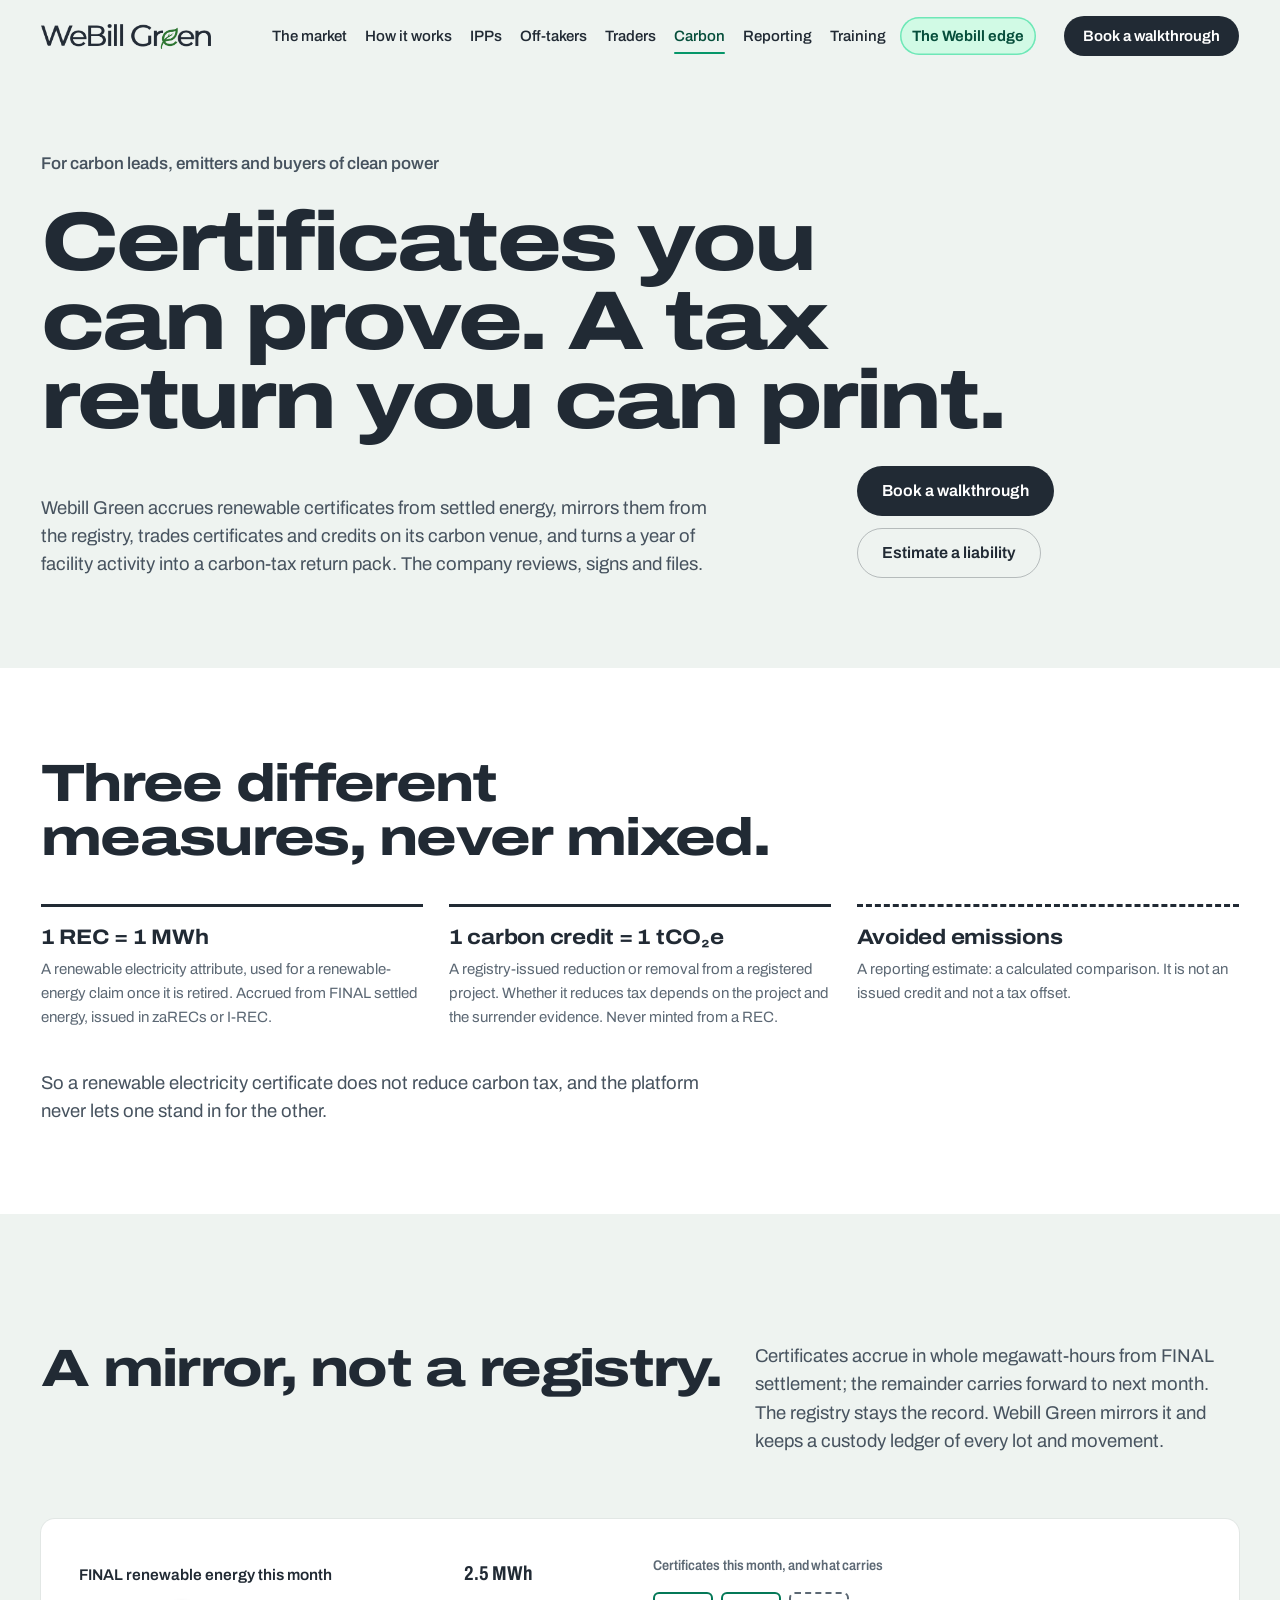
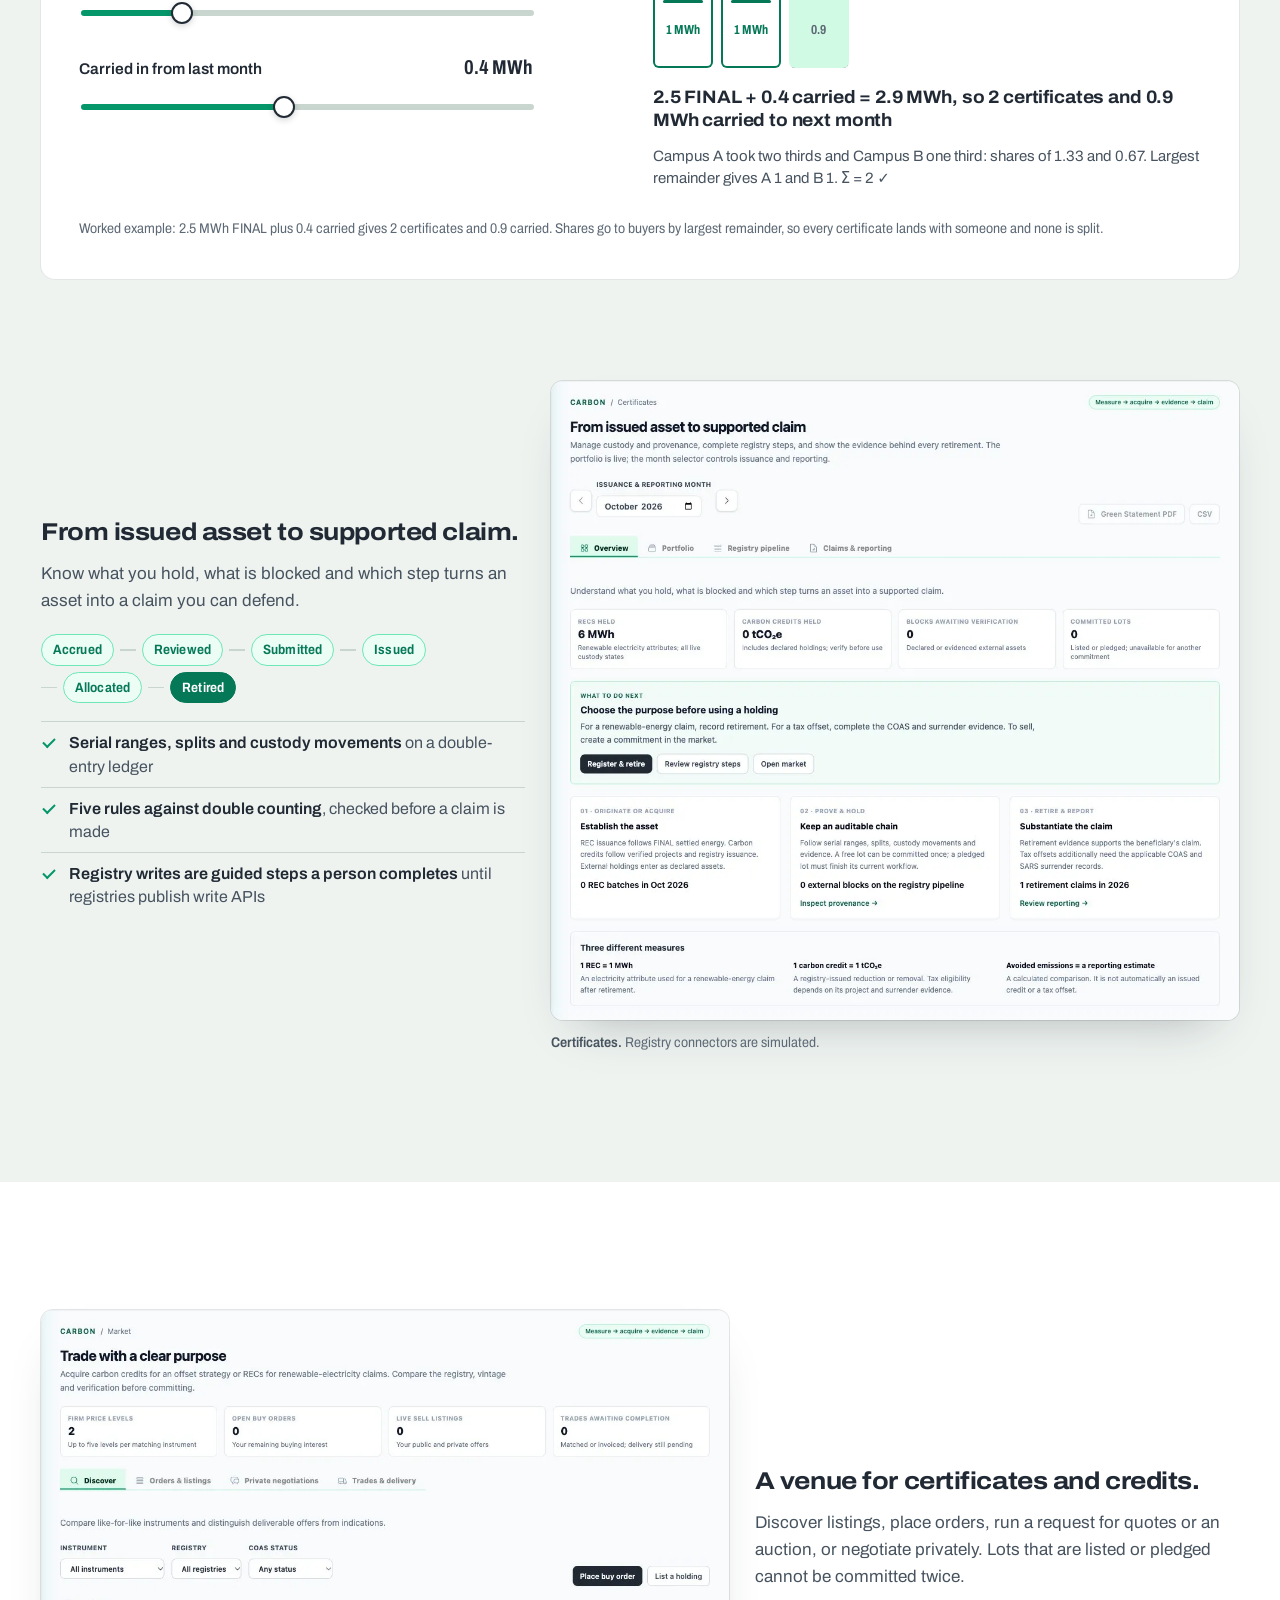
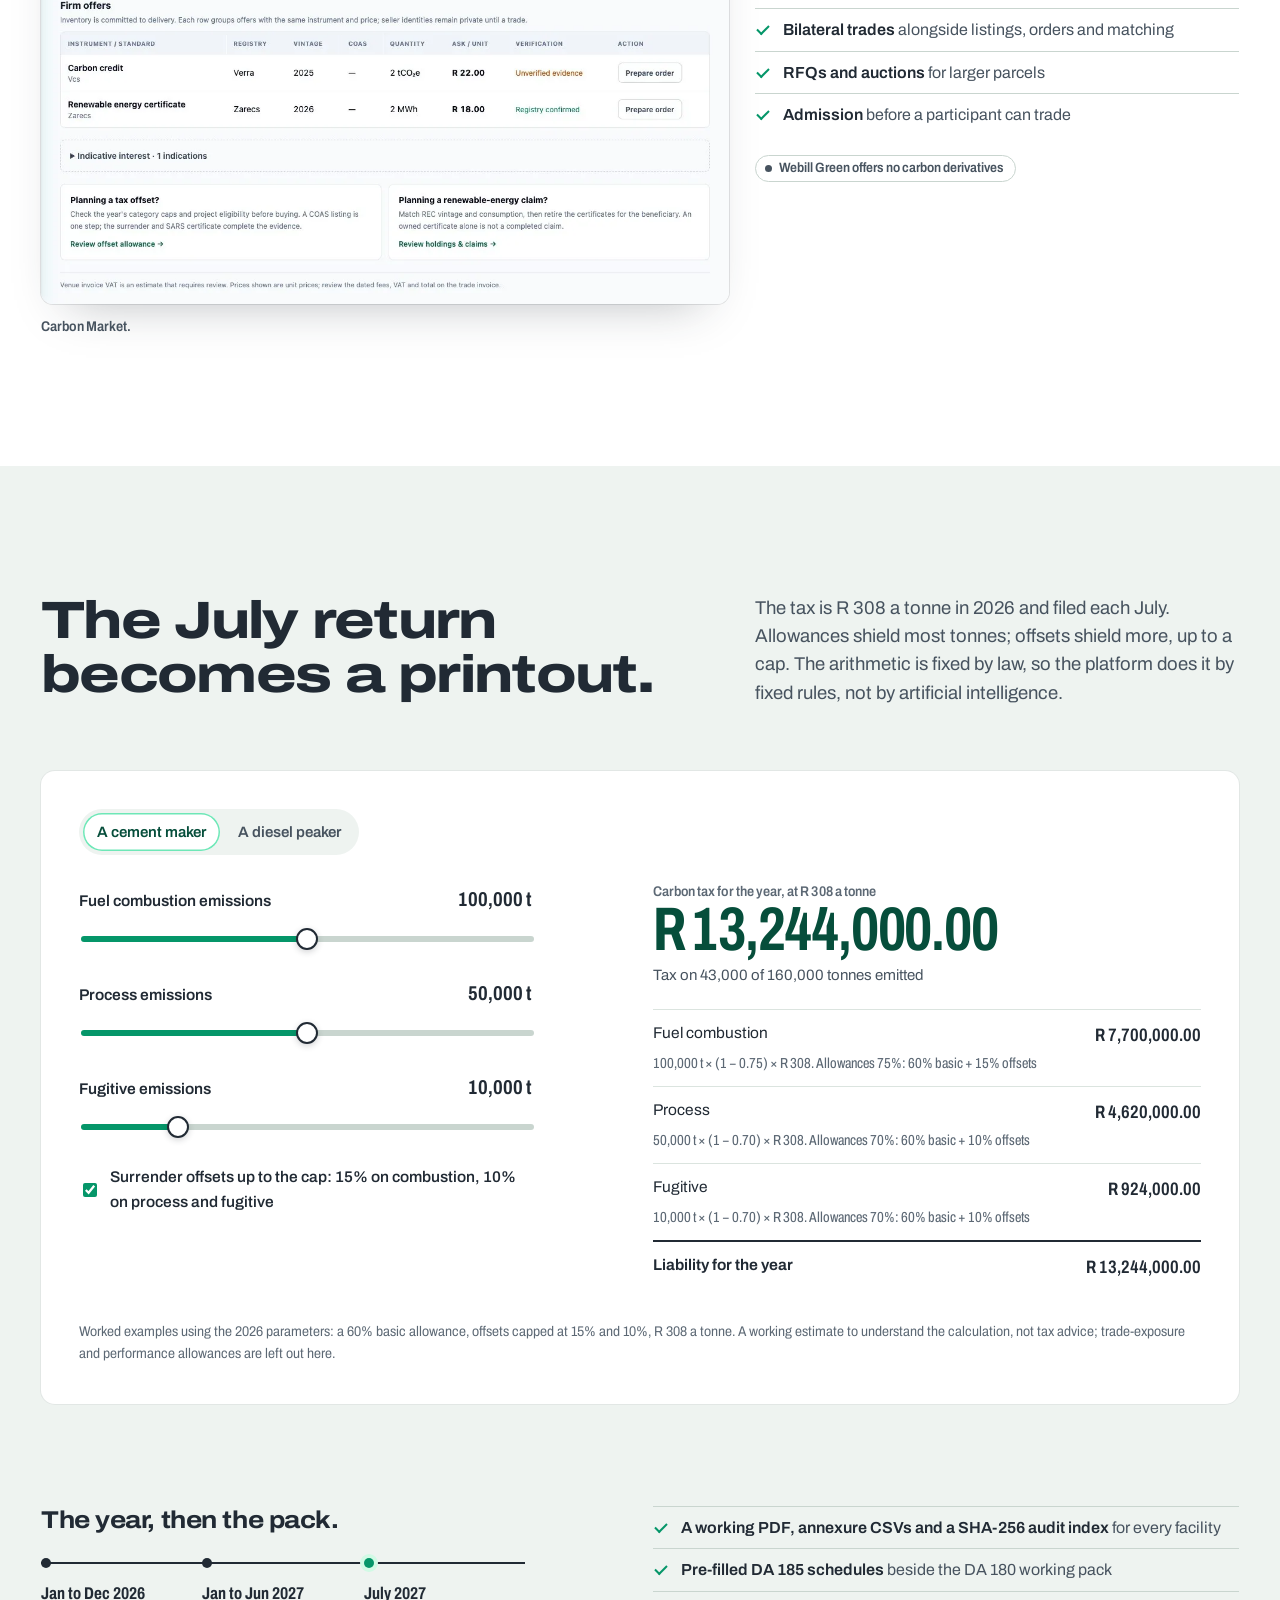
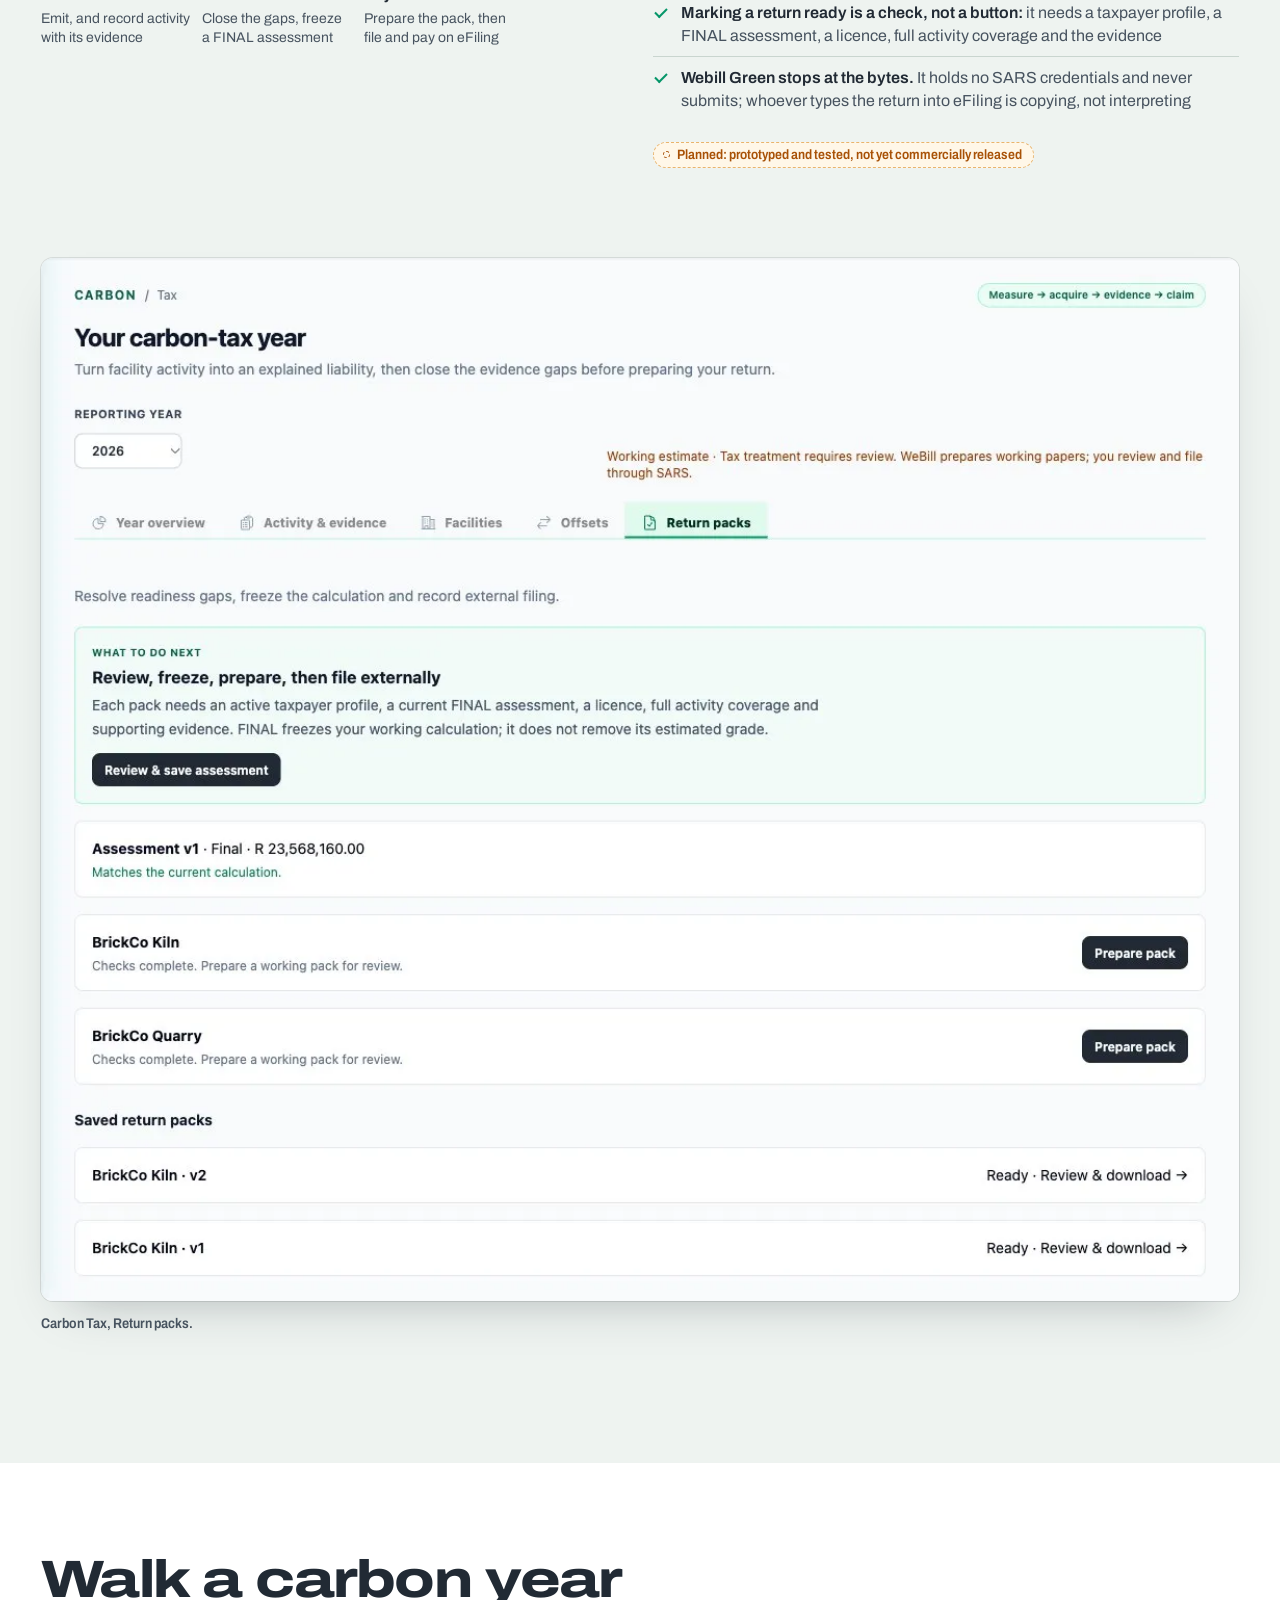
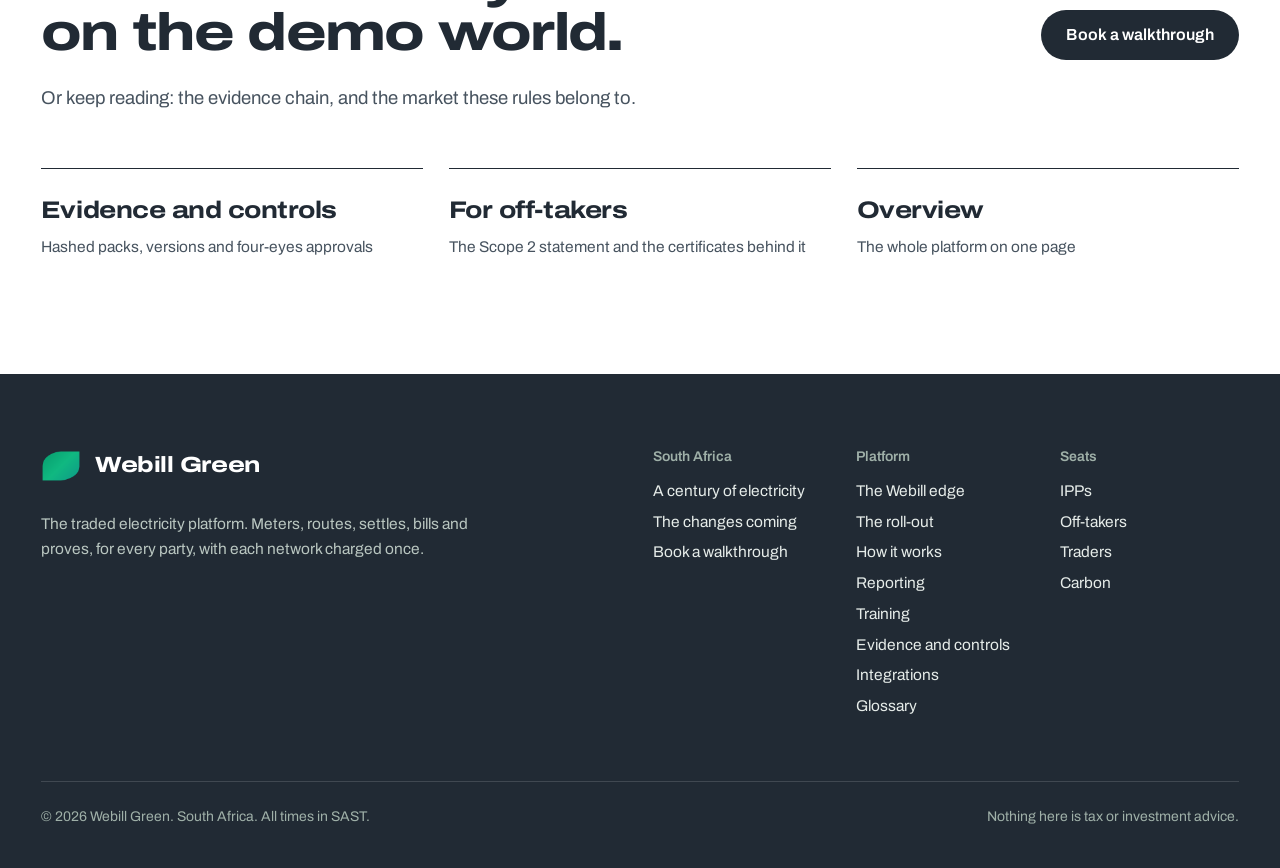
==== commit a54b5c63: "Add Reporting and Training pages Reporting: a viewer of eight report PDFs the platform printed from " ====
--- a/carbon.html
+++ b/carbon.html
@@ -28,6 +28,8 @@
         <a href="off-takers.html">Off-takers</a>
         <a href="traders.html">Traders</a>
         <a href="carbon.html">Carbon</a>
+        <a href="reports.html">Reporting</a>
+        <a href="training.html">Training</a>
         <a class="site-nav__edge" href="edge.html">The Webill edge</a>
       </nav>
       <div class="site-header__actions">
@@ -253,6 +255,8 @@
               <li><a href="edge.html">The Webill edge</a></li>
               <li><a href="edge.html#rollout">The roll-out</a></li>
               <li><a href="how-it-works.html">How it works</a></li>
+              <li><a href="reports.html">Reporting</a></li>
+              <li><a href="training.html">Training</a></li>
               <li><a href="how-it-works.html#evidence">Evidence and controls</a></li>
               <li><a href="how-it-works.html#integrations">Integrations</a></li>
               <li><a href="how-it-works.html#glossary">Glossary</a></li>
--- a/assets/site.css
+++ b/assets/site.css
@@ -37,6 +37,7 @@
   --radius-plate: 14px;
   --radius-pill: 999px;
   --ease: cubic-bezier(0.2, 0.7, 0.2, 1);
+  --ease-out: cubic-bezier(0.23, 1, 0.32, 1);
   --header-h: 72px;
 }
 
@@ -79,8 +80,10 @@
   text-underline-offset: 0.18em;
 }
 
-a:hover {
-  color: var(--deep);
+@media (hover: hover) and (pointer: fine) {
+  a:hover {
+    color: var(--deep);
+  }
 }
 
 p {
@@ -148,8 +151,10 @@
   color: #fff;
 }
 
-.skip-link:hover {
-  color: #fff;
+@media (hover: hover) and (pointer: fine) {
+  .skip-link:hover {
+    color: #fff;
+  }
 }
 
 /* ---------- Layout ---------- */
@@ -323,8 +328,10 @@
   text-decoration: none;
   cursor: pointer;
   transition: background-color 160ms var(--ease), border-color 160ms var(--ease), color 160ms var(--ease),
-    box-shadow 200ms var(--ease), transform 120ms var(--ease);
+    box-shadow 200ms var(--ease), transform 140ms var(--ease-out);
   white-space: nowrap;
+  position: relative;
+  isolation: isolate;
 }
 
 .btn:active {
@@ -336,10 +343,29 @@
   color: #fff;
 }
 
-.btn--ink:hover {
-  color: #fff;
+/* A gradient cannot transition, so it sits on its own layer and fades in. */
+.btn--ink::before {
+  content: "";
+  position: absolute;
+  inset: -1.5px;
+  z-index: -1;
+  border-radius: inherit;
   background: var(--gradient);
-  box-shadow: 0 10px 22px -10px rgb(5 150 105 / 0.65);
+  opacity: 0;
+  transition: opacity 200ms ease;
+}
+
+@media (hover: hover) and (pointer: fine) {
+  .btn--ink:hover {
+    color: #fff;
+    box-shadow: 0 10px 22px -10px rgb(5 150 105 / 0.65);
+  }
+}
+
+@media (hover: hover) and (pointer: fine) {
+  .btn--ink:hover::before {
+    opacity: 1;
+  }
 }
 
 .btn--ghost {
@@ -348,10 +374,12 @@
   border-color: rgb(33 42 52 / 0.28);
 }
 
-.btn--ghost:hover {
-  color: var(--deep);
-  border-color: var(--signal);
-  background: var(--wash);
+@media (hover: hover) and (pointer: fine) {
+  .btn--ghost:hover {
+    color: var(--deep);
+    border-color: var(--signal);
+    background: var(--wash);
+  }
 }
 
 .btn--small {
@@ -376,8 +404,10 @@
   transition: text-decoration-color 160ms var(--ease);
 }
 
-.text-link:hover {
-  text-decoration-color: currentColor;
+@media (hover: hover) and (pointer: fine) {
+  .text-link:hover {
+    text-decoration-color: currentColor;
+  }
 }
 
 /* ---------- Status chips (honest framing) ---------- */
@@ -413,10 +443,26 @@
   color: var(--readout);
 }
 
+.chip--live {
+  position: relative;
+}
+
 .chip--live::before {
   background: var(--live);
-  box-shadow: 0 0 0 0 rgb(16 185 129 / 0.55);
-  animation: pulse 2s ease-out infinite;
+}
+
+.chip--live::after {
+  content: "";
+  position: absolute;
+  left: 9px;
+  top: 50%;
+  width: 7px;
+  height: 7px;
+  margin-top: -3.5px;
+  border-radius: 50%;
+  background: var(--live);
+  pointer-events: none;
+  animation: wg-ping 2s var(--ease-out) infinite;
 }
 
 .chip--simulated,
@@ -453,15 +499,15 @@
   border-color: var(--signal);
 }
 
-@keyframes pulse {
-  0% {
-    box-shadow: 0 0 0 0 rgb(16 185 129 / 0.5);
-  }
-  70% {
-    box-shadow: 0 0 0 8px rgb(16 185 129 / 0);
-  }
-  100% {
-    box-shadow: 0 0 0 0 rgb(16 185 129 / 0);
+@keyframes wg-ping {
+  from {
+    transform: scale(1);
+    opacity: 0.5;
+  }
+  70%,
+  to {
+    transform: scale(2.4);
+    opacity: 0;
   }
 }
 
@@ -517,9 +563,11 @@
   transition: color 150ms var(--ease), background-color 150ms var(--ease);
 }
 
-.site-nav a:hover {
-  background: rgb(5 150 105 / 0.08);
-  color: var(--deep);
+@media (hover: hover) and (pointer: fine) {
+  .site-nav a:hover {
+    background: rgb(5 150 105 / 0.08);
+    color: var(--deep);
+  }
 }
 
 .site-nav a[aria-current="page"] {
@@ -596,10 +644,12 @@
   text-decoration: none;
 }
 
-.site-footer a:hover {
-  color: #fff;
-  text-decoration: underline;
-  text-underline-offset: 0.2em;
+@media (hover: hover) and (pointer: fine) {
+  .site-footer a:hover {
+    color: #fff;
+    text-decoration: underline;
+    text-underline-offset: 0.2em;
+  }
 }
 
 .site-footer__top {
@@ -757,20 +807,25 @@
 }
 
 .clock__line--now {
-  display: flex;
-  gap: 9px;
-  align-items: baseline;
-}
-
-.clock__line--now::before {
+  position: relative;
+  padding-left: 17px;
+}
+
+.clock__line--now::before,
+.clock__line--now::after {
   content: "";
-  flex: none;
+  position: absolute;
+  left: 0;
+  top: calc(0.7em - 4px);
   width: 8px;
   height: 8px;
   border-radius: 50%;
   background: var(--live);
-  transform: translateY(-1px);
-  animation: pulse 2s ease-out infinite;
+}
+
+.clock__line--now::after {
+  pointer-events: none;
+  animation: wg-ping 2s var(--ease-out) infinite;
 }
 
 .clock__honest {
@@ -877,8 +932,10 @@
   transition: background-color 160ms var(--ease);
 }
 
-.day__col:hover {
-  background: rgb(5 150 105 / 0.07);
+@media (hover: hover) and (pointer: fine) {
+  .day__col:hover {
+    background: rgb(5 150 105 / 0.07);
+  }
 }
 
 .day__col[aria-pressed="true"] {
@@ -1505,7 +1562,7 @@
   background: var(--gradient);
   transform: scaleY(0);
   transform-origin: top;
-  transition: transform 300ms var(--ease);
+  transition: transform 300ms var(--ease-out);
 }
 
 .spine__stop {
@@ -1522,8 +1579,10 @@
   transition: color 200ms var(--ease);
 }
 
-.spine__stop a:hover {
-  color: var(--ink);
+@media (hover: hover) and (pointer: fine) {
+  .spine__stop a:hover {
+    color: var(--ink);
+  }
 }
 
 .spine__stop::before {
@@ -2053,9 +2112,11 @@
   border-radius: 16px;
 }
 
-button.node:hover .node__symbol {
-  border-color: var(--signal);
-  background: var(--wash);
+@media (hover: hover) and (pointer: fine) {
+  button.node:hover .node__symbol {
+    border-color: var(--signal);
+    background: var(--wash);
+  }
 }
 
 button.node[aria-pressed="true"] .node__symbol {
@@ -2182,8 +2243,10 @@
   transition: background-color 140ms var(--ease);
 }
 
-.ledger tbody tr[data-pair]:hover td {
-  background: var(--wash);
+@media (hover: hover) and (pointer: fine) {
+  .ledger tbody tr[data-pair]:hover td {
+    background: var(--wash);
+  }
 }
 
 .ledger tbody tr.is-lit td {
@@ -2284,9 +2347,11 @@
   transition: background-color 160ms var(--ease), color 160ms var(--ease), box-shadow 160ms var(--ease);
 }
 
-.tab:hover {
-  color: var(--ink);
-  background: rgb(255 255 255 / 0.7);
+@media (hover: hover) and (pointer: fine) {
+  .tab:hover {
+    color: var(--ink);
+    background: rgb(255 255 255 / 0.7);
+  }
 }
 
 .tab[aria-selected="true"] {
@@ -2359,6 +2424,61 @@
 .plate__frame img {
   width: 100%;
   height: auto;
+}
+
+/* A product film in a plate: the poster holds the frame until it plays. */
+.plate__frame--film {
+  position: relative;
+}
+
+.plate__film {
+  display: block;
+  width: 100%;
+  height: auto;
+  aspect-ratio: 1152 / 720;
+  background: var(--ground);
+}
+
+.film-toggle {
+  position: absolute;
+  right: 12px;
+  bottom: 12px;
+  display: grid;
+  place-items: center;
+  width: 36px;
+  height: 36px;
+  padding: 0;
+  border: 0;
+  border-radius: 50%;
+  background: rgb(33 42 52 / 0.62);
+  color: #fff;
+  cursor: pointer;
+  transition: background-color 160ms ease, transform 140ms var(--ease-out);
+}
+
+.film-toggle:active {
+  transform: scale(0.94);
+}
+
+.film-toggle svg {
+  width: 14px;
+  height: 14px;
+  fill: currentColor;
+}
+
+.film-toggle__play,
+.film-toggle[data-paused] .film-toggle__pause {
+  display: none;
+}
+
+.film-toggle[data-paused] .film-toggle__play {
+  display: block;
+}
+
+@media (hover: hover) and (pointer: fine) {
+  .film-toggle:hover {
+    background: rgb(33 42 52 / 0.86);
+  }
 }
 
 .plate figcaption {
@@ -2420,8 +2540,10 @@
   white-space: nowrap;
 }
 
-.role-btn:hover {
-  color: var(--ink);
+@media (hover: hover) and (pointer: fine) {
+  .role-btn:hover {
+    color: var(--ink);
+  }
 }
 
 .role-btn[aria-selected="true"] {
@@ -2442,6 +2564,19 @@
 
 .role-panel[hidden] {
   display: none;
+}
+
+.room-panel[data-enter],
+.role-panel[data-enter] {
+  transition: opacity 200ms var(--ease-out), transform 200ms var(--ease-out);
+}
+
+@starting-style {
+  .room-panel[data-enter],
+  .role-panel[data-enter] {
+    opacity: 0;
+    transform: translateY(6px);
+  }
 }
 
 .role-panel__job {
@@ -2839,95 +2974,6 @@
   grid-column: 7 / span 6;
 }
 
-.form {
-  display: grid;
-  grid-template-columns: repeat(2, minmax(0, 1fr));
-  gap: 18px 20px;
-  background: var(--paper);
-  border-radius: var(--radius-plate);
-  padding: clamp(22px, 2.8vw, 36px);
-  box-shadow: 0 0 0 1px rgb(33 42 52 / 0.07);
-}
-
-.field {
-  display: grid;
-  gap: 6px;
-}
-
-.field--wide {
-  grid-column: 1 / -1;
-}
-
-.field label {
-  font-size: 15px;
-  font-weight: 600;
-}
-
-.field input,
-.field select,
-.field textarea {
-  width: 100%;
-  min-height: 48px;
-  padding: 10px 14px;
-  border-radius: 10px;
-  border: 1.5px solid var(--rule);
-  background: var(--paper);
-  font-size: 16px;
-  transition: border-color 150ms var(--ease), box-shadow 150ms var(--ease);
-}
-
-.field textarea {
-  min-height: 112px;
-  resize: vertical;
-  line-height: 1.5;
-}
-
-.field input:hover,
-.field select:hover,
-.field textarea:hover {
-  border-color: #a9b8b0;
-}
-
-.field input:focus,
-.field select:focus,
-.field textarea:focus {
-  outline: none;
-  border-color: var(--signal);
-  box-shadow: 0 0 0 4px rgb(5 150 105 / 0.16);
-}
-
-.field__hint {
-  font-size: 14px;
-  color: var(--ink-3);
-}
-
-.field.is-invalid input,
-.field.is-invalid select {
-  border-color: #be123c;
-}
-
-.field__error {
-  font-size: 14px;
-  color: #be123c;
-  font-weight: 560;
-}
-
-.form__foot {
-  grid-column: 1 / -1;
-  display: flex;
-  flex-wrap: wrap;
-  align-items: center;
-  justify-content: space-between;
-  gap: 14px;
-  margin-top: 4px;
-}
-
-.form__status {
-  font-size: 15px;
-  color: var(--readout);
-  font-weight: 560;
-}
-
 .contact__links {
   margin-top: 28px;
   list-style: none;
@@ -3085,9 +3131,11 @@
   border: 2.5px solid var(--ink);
 }
 
-input[type="range"]:hover::-webkit-slider-thumb {
-  border-color: var(--signal);
-  transform: scale(1.08);
+@media (hover: hover) and (pointer: fine) {
+  input[type="range"]:hover::-webkit-slider-thumb {
+    border-color: var(--signal);
+    transform: scale(1.08);
+  }
 }
 
 input[type="range"]:focus-visible {
@@ -3856,7 +3904,7 @@
 
 .day.is-animating .day__col .bar,
 .day.is-animating .day__col .bar__short {
-  animation: wg-rise 520ms var(--ease) both;
+  animation: wg-rise 520ms var(--ease-out) both;
   animation-delay: calc(var(--i, 0) * 34ms);
 }
 
@@ -3865,20 +3913,40 @@
   animation: wg-fade 500ms var(--ease) 760ms both;
 }
 
+/* Reduced motion drops movement and keeps colour and opacity feedback.
+   The hero draw-in never starts: site.js skips it when this preference is set. */
 @media (prefers-reduced-motion: reduce) {
-  *,
-  *::before,
-  *::after {
-    animation-duration: 0.001ms !important;
-    animation-iteration-count: 1 !important;
-    transition-duration: 0.001ms !important;
-    transition-delay: 0ms !important;
-  }
-
   html {
     scroll-behavior: auto;
   }
 
+  .btn:active,
+  .film-toggle:active {
+    transform: none;
+  }
+
+  .chip--live::after,
+  .clock__line--now::after {
+    animation: none;
+    opacity: 0;
+  }
+
+  .menu-toggle__bars span,
+  .spine__progress,
+  .spine__stop::before,
+  input[type="range"]::-webkit-slider-thumb {
+    transition-property: opacity, background-color, border-color, color;
+  }
+
+  input[type="range"]:hover::-webkit-slider-thumb {
+    transform: none;
+  }
+
+  .site-nav.is-open,
+  .room-panel[data-enter],
+  .role-panel[data-enter] {
+    transition-property: opacity;
+  }
 }
 
 /* ---------- Responsive ---------- */
@@ -3946,6 +4014,15 @@
     background: var(--ground);
     border-bottom: 1px solid var(--rule);
     box-shadow: 0 24px 40px -24px rgb(33 42 52 / 0.3);
+    transform-origin: top;
+    transition: opacity 200ms var(--ease-out), transform 200ms var(--ease-out);
+  }
+
+  @starting-style {
+    .site-nav.is-open {
+      opacity: 0;
+      transform: translateY(-8px);
+    }
   }
 
   .site-nav.is-open a {
@@ -4153,10 +4230,6 @@
     columns: 1;
   }
 
-  .form {
-    grid-template-columns: 1fr;
-  }
-
   .site-footer__cols {
     grid-template-columns: repeat(2, minmax(0, 1fr));
   }
@@ -4411,9 +4484,11 @@
   transition: color 160ms var(--ease), border-color 160ms var(--ease);
 }
 
-.page-next a:hover {
-  color: var(--deep);
-  border-color: var(--signal);
+@media (hover: hover) and (pointer: fine) {
+  .page-next a:hover {
+    color: var(--deep);
+    border-color: var(--signal);
+  }
 }
 
 .page-next strong {
@@ -4548,43 +4623,6 @@
   .mclock--3 {
     grid-template-columns: 1fr;
   }
-}
-
-/* ---------- Prepared walkthrough request ---------- */
-
-.request {
-  display: grid;
-  gap: 12px;
-  padding-top: 18px;
-  border-top: 1px solid var(--rule);
-}
-
-.request__to {
-  font-size: 15.5px;
-  color: var(--ink-2);
-}
-
-.request__addr {
-  font-weight: 650;
-  color: var(--ink);
-  user-select: all;
-}
-
-.request__text {
-  width: 100%;
-  padding: 12px 14px;
-  border-radius: 10px;
-  border: 1.5px solid var(--rule);
-  background: var(--ground);
-  font-size: 15px;
-  line-height: 1.5;
-  resize: vertical;
-}
-
-.request__text:focus {
-  outline: none;
-  border-color: var(--signal);
-  box-shadow: 0 0 0 4px rgb(5 150 105 / 0.16);
 }
 
 /* ---------- The market: history and what's coming ---------- */
@@ -5161,9 +5199,11 @@
   box-shadow: inset 0 0 0 1.5px var(--line-strong);
 }
 
-.site-nav a.site-nav__edge:hover {
-  background: var(--line);
-  color: var(--deep);
+@media (hover: hover) and (pointer: fine) {
+  .site-nav a.site-nav__edge:hover {
+    background: var(--line);
+    color: var(--deep);
+  }
 }
 
 .site-nav a.site-nav__edge[aria-current="page"] {
@@ -5468,3 +5508,647 @@
     grid-template-columns: 1fr;
   }
 }
+
+/* ---------- HubSpot walkthrough form ---------- */
+
+.hs-card {
+  background: var(--paper);
+  border-radius: var(--radius-plate);
+  padding: clamp(22px, 2.8vw, 36px);
+  box-shadow: 0 0 0 1px rgb(33 42 52 / 0.07);
+  min-height: 220px;
+}
+
+.hs-card__status {
+  font-size: 15.5px;
+  color: var(--ink-3);
+}
+
+.hs-card__status--error {
+  color: var(--amber);
+  font-weight: 560;
+}
+
+.hs-embed iframe {
+  width: 100% !important;
+  border: 0;
+}
+
+/* ---------- Reporting: sample viewer, anatomy and catalogue ---------- */
+
+.rv,
+.cat {
+  display: grid;
+  grid-template-columns: minmax(0, 4fr) minmax(0, 8fr);
+  column-gap: var(--col-gap);
+  row-gap: 32px;
+  align-items: start;
+}
+
+.rv__list,
+.cat__list {
+  position: sticky;
+  top: calc(var(--header-h) + 24px);
+  border-top: 1.5px solid var(--ink);
+}
+
+.rv-btn,
+.cat-btn {
+  appearance: none;
+  width: 100%;
+  border: 0;
+  border-bottom: 1px solid var(--rule);
+  background: transparent;
+  text-align: left;
+  cursor: pointer;
+  color: var(--ink-3);
+  transition: color 160ms var(--ease), background-color 160ms var(--ease);
+}
+
+.rv-btn {
+  display: grid;
+  grid-template-columns: auto minmax(0, 1fr);
+  column-gap: 14px;
+  row-gap: 2px;
+  padding: 14px 12px 14px 0;
+}
+
+.rv-btn__code {
+  grid-row: span 2;
+  align-self: start;
+  min-width: 34px;
+  padding: 3px 7px;
+  border-radius: 6px;
+  background: var(--ground-2);
+  font-stretch: 75%;
+  font-weight: 760;
+  font-size: 15px;
+  text-align: center;
+  color: var(--ink-2);
+  transition: background-color 160ms var(--ease), color 160ms var(--ease);
+}
+
+.rv-btn__title {
+  font-stretch: 106%;
+  font-weight: 720;
+  font-size: 17.5px;
+  line-height: 1.25;
+}
+
+.rv-btn__who {
+  font-size: 14px;
+}
+
+.cat-btn {
+  display: flex;
+  justify-content: space-between;
+  align-items: baseline;
+  gap: 12px;
+  padding: 12px 12px 12px 0;
+  font-weight: 650;
+  font-size: 16.5px;
+}
+
+.cat-btn__n {
+  font-stretch: 87.5%;
+  font-size: 14px;
+  font-variant-numeric: tabular-nums;
+}
+
+@media (hover: hover) and (pointer: fine) {
+  .rv-btn:hover,
+  .cat-btn:hover {
+    color: var(--ink);
+  }
+}
+
+.rv-btn[aria-selected="true"],
+.cat-btn[aria-selected="true"] {
+  padding-left: 12px;
+  background: var(--wash);
+  border-bottom-color: var(--line-strong);
+  color: var(--ink);
+}
+
+.rv-btn[aria-selected="true"] .rv-btn__code {
+  background: var(--readout);
+  color: #fff;
+}
+
+.rv-btn[aria-selected="true"] .rv-btn__who,
+.cat-btn[aria-selected="true"] .cat-btn__n {
+  color: var(--readout);
+}
+
+.rv-panel[hidden],
+.cat-panel[hidden] {
+  display: none;
+}
+
+.rv-panel[data-enter],
+.cat-panel[data-enter] {
+  transition: opacity 200ms var(--ease-out), transform 200ms var(--ease-out);
+}
+
+@starting-style {
+  .rv-panel[data-enter],
+  .cat-panel[data-enter] {
+    opacity: 0;
+    transform: translateY(6px);
+  }
+}
+
+.rv-panel__q,
+.cat-panel__purpose {
+  max-width: 30em;
+  font-stretch: 112%;
+  font-weight: 760;
+  font-size: clamp(21px, 2.1vw, 28px);
+  line-height: 1.18;
+  letter-spacing: -0.018em;
+  color: var(--deep);
+  text-wrap: balance;
+}
+
+.rv-panel__meta {
+  display: flex;
+  flex-wrap: wrap;
+  align-items: baseline;
+  gap: 6px 18px;
+  margin-top: 12px;
+  font-size: 15px;
+  color: var(--ink-3);
+}
+
+.rv-pages {
+  display: grid;
+  gap: 18px;
+  margin-top: 20px;
+  padding: clamp(12px, 2vw, 26px);
+  max-height: min(1080px, 82vh);
+  overflow-y: auto;
+  overscroll-behavior: contain;
+  border-radius: var(--radius-plate);
+  background: var(--ground-2);
+  box-shadow: inset 0 0 0 1px rgb(33 42 52 / 0.08);
+}
+
+.rv-pages:focus-visible {
+  outline: 2.5px solid var(--signal);
+  outline-offset: 3px;
+}
+
+.rv-page {
+  display: block;
+  width: 100%;
+  height: auto;
+  aspect-ratio: 1100 / 1557;
+  border-radius: 3px;
+  background: var(--paper);
+  box-shadow: 0 1px 2px rgb(33 42 52 / 0.12), 0 18px 40px -24px rgb(33 42 52 / 0.35);
+}
+
+.anatomy {
+  display: grid;
+  grid-template-columns: minmax(0, 6fr) minmax(0, 6fr);
+  column-gap: var(--col-gap);
+  row-gap: 36px;
+  align-items: start;
+}
+
+.anatomy__doc {
+  position: relative;
+  margin: 0;
+  border-radius: 4px;
+  background: var(--paper);
+  box-shadow: 0 0 0 1px rgb(33 42 52 / 0.1), 0 24px 48px -28px rgb(33 42 52 / 0.35);
+}
+
+.anatomy__doc img {
+  display: block;
+  width: 100%;
+  height: auto;
+  border-radius: 4px;
+}
+
+.anatomy__pin,
+.anatomy__parts b {
+  display: grid;
+  place-items: center;
+  width: 30px;
+  height: 30px;
+  border-radius: 50%;
+  background: var(--ink);
+  font-weight: 800;
+  font-size: 14px;
+  color: #fff;
+}
+
+.anatomy__pin {
+  position: absolute;
+  transform: translate(-50%, -50%);
+  box-shadow: 0 0 0 3px var(--paper);
+}
+
+.anatomy__parts {
+  position: sticky;
+  top: calc(var(--header-h) + 24px);
+  list-style: none;
+  border-top: 1.5px solid var(--ink);
+}
+
+.anatomy__parts li {
+  display: grid;
+  grid-template-columns: 30px minmax(0, 1fr);
+  gap: 16px;
+  padding: 16px 0;
+  border-bottom: 1px solid var(--rule);
+}
+
+.anatomy__parts strong {
+  display: block;
+  font-stretch: 106%;
+  font-weight: 720;
+  font-size: 18px;
+  line-height: 1.25;
+}
+
+.anatomy__parts span {
+  display: block;
+  margin-top: 4px;
+  font-size: 15.5px;
+  line-height: 1.5;
+  color: var(--ink-2);
+}
+
+.reasons--tight {
+  margin-top: 0;
+}
+
+.issued__note {
+  max-width: 44em;
+  margin-top: 28px;
+  font-size: 16px;
+  line-height: 1.55;
+  color: var(--ink-2);
+}
+
+.cat-reports {
+  margin-top: 18px;
+  list-style: none;
+  border-top: 1px solid var(--rule);
+}
+
+.cat-reports li {
+  display: grid;
+  grid-template-columns: 46px minmax(0, 1fr);
+  column-gap: 14px;
+  row-gap: 3px;
+  padding: 13px 0;
+  border-bottom: 1px solid var(--rule);
+}
+
+.cat-reports b {
+  grid-row: span 3;
+  padding-top: 1px;
+  font-stretch: 75%;
+  font-weight: 760;
+  font-size: 15.5px;
+  color: var(--readout);
+  font-variant-numeric: tabular-nums;
+}
+
+.cat-reports strong {
+  font-weight: 680;
+  font-size: 16.5px;
+  line-height: 1.3;
+}
+
+.cat-reports span {
+  font-size: 15px;
+  line-height: 1.45;
+  color: var(--ink-2);
+}
+
+.cat-reports .text-link {
+  justify-self: start;
+  margin-top: 4px;
+  font-size: 14.5px;
+}
+
+.cat-sub {
+  margin-top: 28px;
+  font-stretch: 106%;
+  font-weight: 740;
+  font-size: 18px;
+  color: var(--ink);
+}
+
+@media (max-width: 1024px) {
+  .rv,
+  .cat,
+  .anatomy {
+    grid-template-columns: minmax(0, 1fr);
+  }
+
+  .rv__list,
+  .cat__list,
+  .anatomy__parts {
+    position: static;
+  }
+}
+
+@media (prefers-reduced-motion: reduce) {
+  .rv-panel[data-enter],
+  .cat-panel[data-enter] {
+    transition-property: opacity;
+  }
+}
+
+/* ---------- Training: who, the cast, the module anatomy, certification ---------- */
+
+.who-grid {
+  display: grid;
+  grid-template-columns: repeat(4, minmax(0, 1fr));
+  gap: 10px;
+  list-style: none;
+}
+
+.who-grid li {
+  display: grid;
+  align-content: start;
+  gap: 6px;
+  padding: 18px 18px 20px;
+  border-radius: 12px;
+  background: var(--paper);
+  box-shadow: 0 0 0 1px rgb(33 42 52 / 0.07);
+}
+
+.who-grid strong {
+  font-stretch: 106%;
+  font-weight: 720;
+  font-size: 17px;
+  line-height: 1.25;
+}
+
+.who-grid span {
+  font-size: 15px;
+  line-height: 1.45;
+  color: var(--ink-2);
+}
+
+.cast {
+  margin: 0;
+  border-top: 1.5px solid var(--ink);
+}
+
+.cast div {
+  display: grid;
+  grid-template-columns: minmax(0, 2fr) minmax(0, 3fr);
+  gap: 16px;
+  padding: 14px 0;
+  border-bottom: 1px solid var(--rule);
+}
+
+.cast dt {
+  font-stretch: 106%;
+  font-weight: 720;
+  font-size: 17px;
+  color: var(--deep);
+}
+
+.cast dd {
+  margin: 0;
+  font-size: 15.5px;
+  line-height: 1.45;
+  color: var(--ink-2);
+}
+
+.cast__note {
+  margin-top: 12px;
+  font-size: 14.5px;
+  color: var(--ink-3);
+}
+
+.how__sub {
+  margin-top: clamp(48px, 6vw, 80px);
+  margin-bottom: 18px;
+}
+
+.anatomy-strip {
+  display: grid;
+  grid-template-columns: repeat(6, minmax(0, 1fr));
+  gap: 10px;
+  list-style: none;
+}
+
+.anatomy-strip li {
+  display: grid;
+  align-content: start;
+  gap: 6px;
+  padding: 16px 16px 18px;
+  border-radius: 12px;
+  background: var(--ground);
+}
+
+.anatomy-strip b {
+  font-stretch: 75%;
+  font-size: 16px;
+  color: var(--readout);
+}
+
+.anatomy-strip strong {
+  font-stretch: 106%;
+  font-weight: 720;
+  font-size: 16.5px;
+  line-height: 1.25;
+}
+
+.anatomy-strip span {
+  font-size: 14.5px;
+  line-height: 1.42;
+  color: var(--ink-2);
+}
+
+.lab-guide {
+  max-width: 820px;
+  margin-top: clamp(48px, 6vw, 80px);
+}
+
+.lab-guide .role-panel__gets {
+  margin-top: 16px;
+}
+
+.cat-panel__meta {
+  margin-top: 8px;
+  font-size: 15px;
+  color: var(--ink-3);
+}
+
+.desk-steps--3 {
+  grid-template-columns: repeat(3, minmax(0, 1fr));
+}
+
+.cert-table-wrap {
+  margin-top: clamp(40px, 5vw, 64px);
+  overflow-x: auto;
+}
+
+.cert-table {
+  width: 100%;
+  min-width: 760px;
+  border-collapse: collapse;
+  font-size: 15px;
+}
+
+.cert-table caption {
+  margin-bottom: 14px;
+  text-align: left;
+  font-size: 15px;
+  color: var(--ink-3);
+}
+
+.cert-table th,
+.cert-table td {
+  padding: 12px 14px 12px 0;
+  border-bottom: 1px solid var(--rule);
+  text-align: left;
+  vertical-align: top;
+  line-height: 1.4;
+}
+
+.cert-table thead th {
+  position: sticky;
+  top: 0;
+  border-bottom: 1.5px solid var(--ink);
+  background: var(--paper);
+  font-size: 13.5px;
+  font-weight: 700;
+  color: var(--ink-3);
+}
+
+.cert-table tbody th {
+  font-weight: 700;
+  color: var(--ink);
+}
+
+.cert-table td {
+  color: var(--ink-2);
+}
+
+.cert-table .num {
+  text-align: right;
+  font-variant-numeric: tabular-nums;
+}
+
+.cert-facts {
+  margin-top: clamp(40px, 5vw, 64px);
+}
+
+@media (max-width: 1024px) {
+  .who-grid,
+  .anatomy-strip {
+    grid-template-columns: repeat(2, minmax(0, 1fr));
+  }
+
+  .desk-steps--3 {
+    grid-template-columns: minmax(0, 1fr);
+  }
+}
+
+@media (max-width: 720px) {
+  .who-grid,
+  .anatomy-strip,
+  .cast div {
+    grid-template-columns: minmax(0, 1fr);
+  }
+}
+
+/* ---------- Nav with nine links: never wrap a link; tighten, then fold into the menu ---------- */
+
+.site-nav a {
+  white-space: nowrap;
+}
+
+@media (max-width: 1439px) {
+  .site-nav {
+    gap: 2px;
+  }
+
+  .site-nav a {
+    padding: 8px 8px;
+    font-size: 15px;
+  }
+
+  .site-nav a[aria-current="page"]::after {
+    left: 8px;
+    right: 8px;
+  }
+
+  .site-nav a.site-nav__edge {
+    margin-left: 4px;
+    padding: 7px 12px;
+  }
+}
+
+@media (max-width: 1279px) {
+  .site-nav {
+    display: none;
+  }
+
+  .menu-toggle {
+    display: inline-flex;
+  }
+
+  .site-header__actions {
+    margin-left: auto;
+  }
+
+  .site-nav.is-open {
+    display: flex;
+    flex-direction: column;
+    align-items: stretch;
+    gap: 0;
+    position: absolute;
+    left: 0;
+    right: 0;
+    top: var(--header-h);
+    padding: 12px var(--gutter) 24px;
+    background: var(--ground);
+    border-bottom: 1px solid var(--rule);
+    box-shadow: 0 24px 40px -24px rgb(33 42 52 / 0.3);
+    transform-origin: top;
+    transition: opacity 200ms var(--ease-out), transform 200ms var(--ease-out);
+  }
+
+  @starting-style {
+    .site-nav.is-open {
+      opacity: 0;
+      transform: translateY(-8px);
+    }
+  }
+
+  .site-nav.is-open a {
+    padding: 14px 4px;
+    font-size: 18px;
+    border-bottom: 1px solid var(--rule-soft);
+    border-radius: 0;
+  }
+
+  .site-nav.is-open a[aria-current="page"]::after {
+    display: none;
+  }
+
+  .site-nav.is-open a.site-nav__edge {
+    margin: 10px 0 0;
+    padding: 12px 16px;
+    border-radius: 12px;
+    border-bottom: 0;
+  }
+}
+
+@media (prefers-reduced-motion: reduce) {
+  .site-nav.is-open {
+    transition-property: opacity;
+  }
+}
